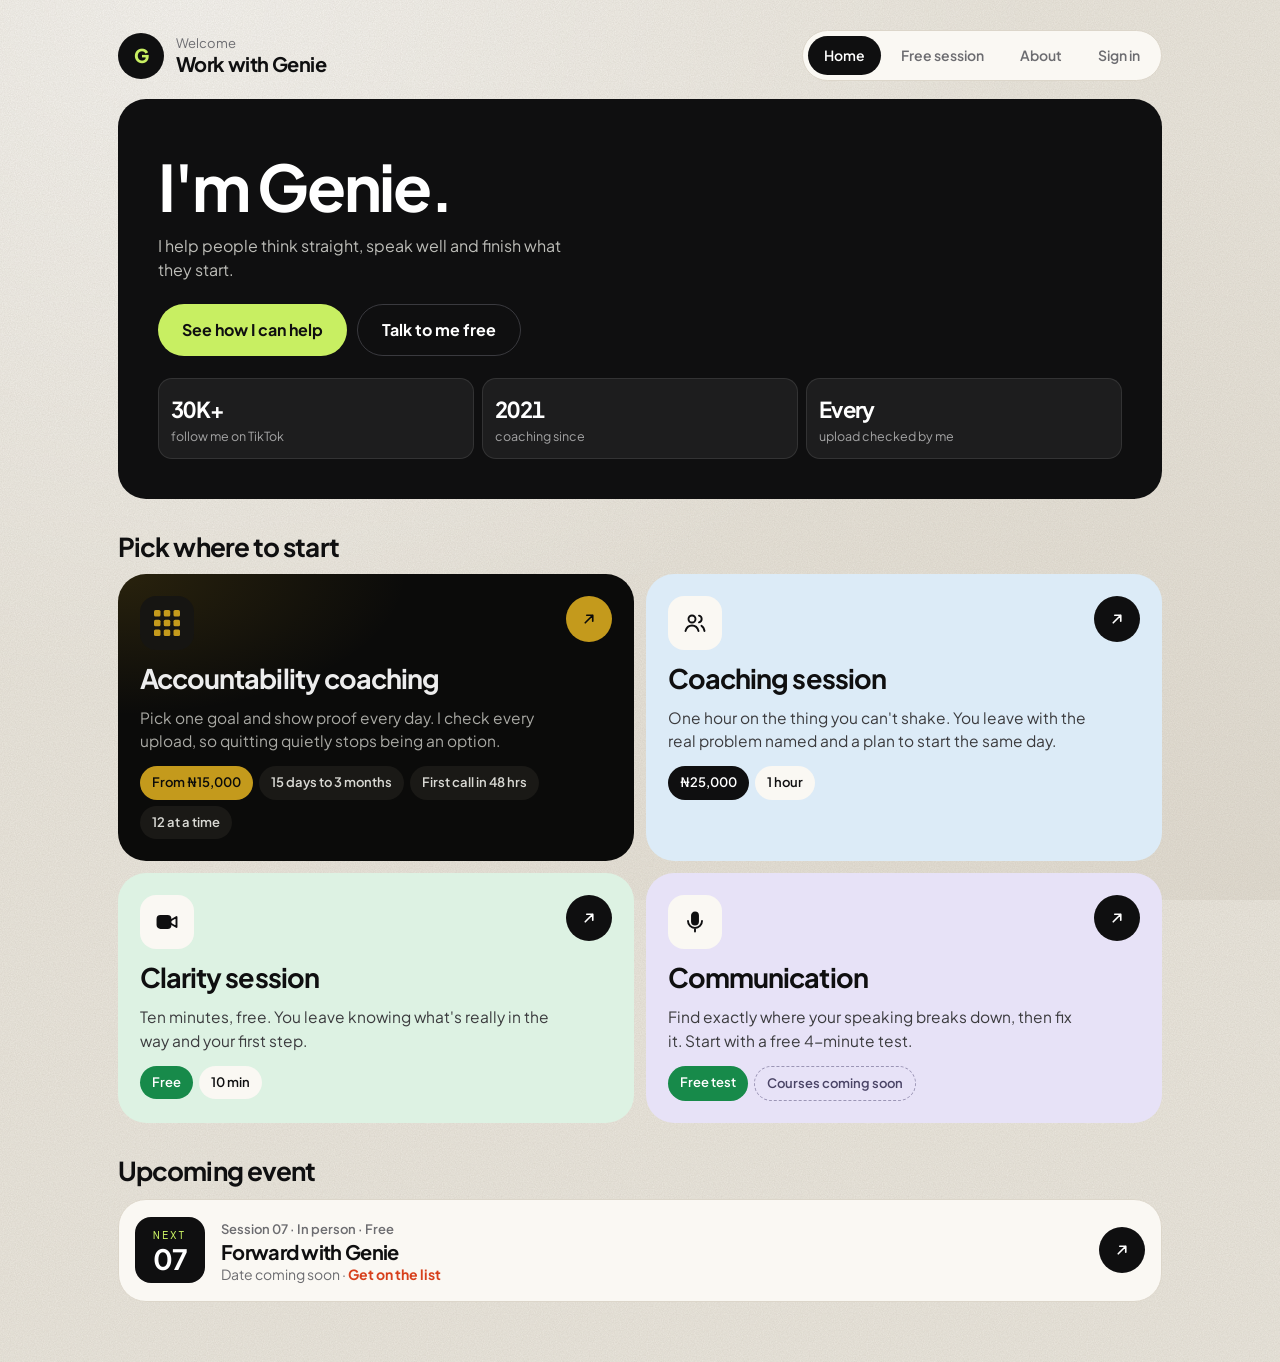
==== index.html @ e419d61c "Transfer screen: bank name and account name shown clearly as numbered steps Co-Authored-By: Claude O" ====
<!DOCTYPE html>
<html lang="en">
<head>
<meta charset="UTF-8">
<meta name="viewport" content="width=device-width, initial-scale=1.0, viewport-fit=cover">
<title>Work with Genie</title>
<meta name="description" content="Book a free clarity session with Genie, a coaching session, or join accountability.">
<meta name="theme-color" content="#EAE6DD">
<meta property="og:title" content="Work with Genie">
<meta property="og:description" content="Book a free clarity session, a coaching session, or join accountability.">
<link rel="icon" type="image/svg+xml" href="data:image/svg+xml,%3Csvg xmlns='http://www.w3.org/2000/svg' width='32' height='32' viewBox='0 0 32 32'%3E%3Crect width='32' height='32' rx='16' fill='%230F0F10'/%3E%3Ctext x='16' y='22' text-anchor='middle' font-size='17' font-weight='800' fill='%23C8EF62' font-family='system-ui'%3EG%3C/text%3E%3C/svg%3E">
<script>
/* Witness links and returning challengers skip this page and go straight to the app.
   Add ?home to see this page anyway. */
(function(){
  try{
    var q=location.search, h=location.hash;
    if(/[?&]witness=/.test(q)||/witness[\/=]/.test(h)){ location.replace("/app"+q+h); return; }
    if(/[?&](home|cancel)\b/.test(q)) return;
    var s=JSON.parse(localStorage.getItem("oiwg_state")||"null");
    if(s&&s.user&&(s.user.supabaseId||s.user.email)) location.replace("/app");
  }catch(e){}
})();
</script>
<link rel="preconnect" href="https://fonts.googleapis.com">
<link rel="preconnect" href="https://fonts.gstatic.com" crossorigin>
<link rel="stylesheet" href="https://fonts.googleapis.com/css2?family=Plus+Jakarta+Sans:wght@400;500;600;700;800&family=DM+Mono:wght@400;500&display=swap">
<script src="https://js.paystack.co/v2/inline.js" defer></script>
<style>
@font-face{font-family:"Kalam";src:url("/fonts/kalam-latin-300-normal.woff2") format("woff2");font-weight:300;font-display:swap}
@font-face{font-family:"Kalam";src:url("/fonts/kalam-latin-400-normal.woff2") format("woff2");font-weight:400;font-display:swap}
:root{
  --bg:#EAE6DD;--surface:#FAF8F3;--ink:#0F0F10;--ink-2:#26262A;--muted:#6C6C70;--line:#DCD6CA;
  --lime:#C8EF62;--lime-ink:#2E3A06;--mint:#DDF2E3;--peach:#FCE3D6;--lilac:#E7E2F7;--sky:#DCEBF7;--sand:#F3EBD9;
  --danger:#B3261E;
  --display:"Plus Jakarta Sans",ui-sans-serif,system-ui,-apple-system,"Segoe UI",Roboto,sans-serif;
  --body:"Plus Jakarta Sans",ui-sans-serif,system-ui,-apple-system,"Segoe UI",Roboto,sans-serif;
  --hand:"Kalam","Comic Neue","Segoe Print",cursive;
  --mono:"DM Mono",ui-monospace,SFMono-Regular,Menlo,monospace;
  --r-lg:28px;--r-md:20px;--r-sm:14px;
  color-scheme:light;
}
*{box-sizing:border-box}
html,body{margin:0;background-color:var(--bg);color:var(--ink)}
body{background-image:url("data:image/svg+xml,%3Csvg xmlns='http://www.w3.org/2000/svg' width='220' height='220'%3E%3Cfilter id='n'%3E%3CfeTurbulence type='fractalNoise' baseFrequency='.85' numOctaves='3' stitchTiles='stitch'/%3E%3CfeColorMatrix values='0 0 0 0 .32  0 0 0 0 .28  0 0 0 0 .22  0 0 0 .55 0'/%3E%3C/filter%3E%3Crect width='100%25' height='100%25' filter='url(%23n)' opacity='.38'/%3E%3C/svg%3E"),radial-gradient(ellipse at 15% 0%,rgba(255,255,255,.55),transparent 55%),radial-gradient(ellipse at 100% 100%,rgba(120,100,70,.08),transparent 60%);background-attachment:scroll,fixed,fixed}
body{font-family:var(--body);font-size:16px;line-height:1.5;-webkit-font-smoothing:antialiased;overflow-x:hidden}
a{color:inherit;text-decoration:none}
button{font:inherit;color:inherit;cursor:pointer;border:0;background:none}
button:disabled{cursor:not-allowed}
:focus-visible{outline:3px solid var(--ink);outline-offset:3px;border-radius:12px}
h1,h2,h3{font-family:var(--display);margin:0;letter-spacing:-0.035em;text-wrap:balance;line-height:1.04}
p{margin:0}
.wrap{max-width:1080px;margin:0 auto;padding-inline:18px;padding-block:calc(16px + env(safe-area-inset-top,0px)) 130px}

.top{display:flex;align-items:center;justify-content:space-between;gap:12px;padding-block:4px 18px}
.brand{display:flex;align-items:center;gap:12px}
.mark{width:46px;height:46px;border-radius:50%;background:var(--ink);color:var(--lime);display:grid;place-items:center;font-weight:800;font-size:19px;flex:none}
.brand small{display:block;color:var(--muted);font-size:13px;line-height:1.2}
.brand strong{display:block;font-family:var(--display);font-size:20px;letter-spacing:-0.03em;line-height:1.15}
.topnav{display:none;gap:4px;background:var(--surface);padding:5px;border-radius:999px;border:1px solid var(--line)}
.topnav a{padding:9px 16px;border-radius:999px;font-weight:600;font-size:14px;color:var(--muted)}
.topnav a.on{background:var(--ink);color:#fff}
.signin-sm{font-size:14px;font-weight:700;padding:10px 14px;border-radius:999px;background:var(--surface);border:1px solid var(--line)}

.hero{background:var(--ink);color:#fff;border-radius:var(--r-lg);padding:26px;display:grid;gap:22px;overflow:hidden}
.live{display:inline-flex;align-items:center;gap:8px;font-weight:600;font-size:14px;color:#E9E9E4}
.dot{width:9px;height:9px;border-radius:50%;background:var(--lime);animation:pulse 2.2s infinite}
@keyframes pulse{0%{box-shadow:0 0 0 0 rgba(200,239,98,.55)}70%{box-shadow:0 0 0 9px rgba(200,239,98,0)}100%{box-shadow:0 0 0 0 rgba(200,239,98,0)}}
.hero h1{font-size:clamp(38px,10vw,64px);margin-top:14px}
.hero .lede{color:#BDBDB8;margin-top:14px;max-width:36ch}
.ctas{display:flex;flex-wrap:wrap;gap:10px;margin-top:22px}
.btn{display:inline-flex;align-items:center;justify-content:center;gap:8px;min-height:52px;padding:0 24px;border-radius:999px;font-weight:700;font-size:16px;white-space:nowrap;transition:transform .15s ease,opacity .15s}
.btn:active{transform:scale(.97)}
.btn[aria-disabled="true"],.btn:disabled{opacity:.4;pointer-events:none}
.btn-lime{background:var(--lime);color:var(--ink)}
.btn-ghost{color:#fff;border:1.5px solid #3A3A3F}
.btn-ink{background:var(--ink);color:#fff}
.btn-line{background:var(--surface);color:var(--ink);border:1.5px solid var(--line)}
.btn-block{width:100%}
.photo{border-radius:22px;background:var(--ink-2);min-height:220px;display:grid;place-items:center;position:relative;overflow:hidden}
.photo img{position:absolute;inset:0;width:100%;height:100%;object-fit:cover}
.photo .mono{font-family:var(--display);font-weight:800;font-size:120px;letter-spacing:-0.06em;color:var(--lime);line-height:1}
.photo.empty{display:none}
@media (min-width:760px){.photo.empty{display:grid}}
.photo .tag{position:absolute;left:12px;bottom:12px;background:rgba(15,15,16,.78);color:#fff;font-size:12px;font-weight:600;padding:7px 11px;border-radius:999px}

.proof{display:grid;grid-template-columns:repeat(3,1fr);gap:8px;margin-top:12px}
.proof div{background:var(--surface);border-radius:var(--r-sm);padding:14px 12px;border:1px solid var(--line)}
.proof b{display:block;font-family:var(--display);font-size:22px;letter-spacing:-0.03em;font-variant-numeric:tabular-nums}
.proof span{font-size:12.5px;color:var(--muted);line-height:1.3;display:block;margin-top:2px}
.hero .proof{margin-top:22px}
.hero .proof div{background:rgba(255,255,255,.06);border-color:rgba(255,255,255,.1)}
.hero .proof b{color:#fff}
.hero .proof span{color:rgba(255,255,255,.6)}

.sec-head{display:flex;align-items:baseline;justify-content:space-between;gap:12px;margin:34px 0 14px}
.sec-head h2{font-size:26px}

.grid{display:grid;grid-template-columns:1fr;gap:12px}
.card{border-radius:var(--r-lg);padding:22px;display:flex;flex-direction:column;gap:14px;transition:transform .2s ease}
.card:hover{transform:translateY(-2px)}
.card .row{display:flex;justify-content:space-between;align-items:flex-start;gap:12px}
.ico{width:54px;height:54px;border-radius:16px;background:var(--surface);display:grid;place-items:center;flex:none}
.ico svg{width:24px;height:24px}
.arrow{width:46px;height:46px;border-radius:50%;background:var(--ink);color:#fff;display:grid;place-items:center;flex:none}
.arrow svg{width:18px;height:18px}
.card h3{font-size:27px}
.card p{color:#3B3B3E;font-size:15.5px;max-width:38ch}
.chips{display:flex;flex-wrap:wrap;gap:6px}
.chip{font-size:13px;font-weight:600;padding:7px 12px;border-radius:999px;background:var(--surface)}
.card.closed{filter:grayscale(1);opacity:.6}.card.closed .arrow{opacity:.4}
.closed-hero{display:flex;flex-direction:column}.closed-hero h1{margin-top:10px}
.proof-line{margin-top:14px!important;font-size:14px;font-weight:600;color:var(--muted)}.proof-line b{color:var(--ink);font-size:18px;font-weight:800;margin-right:4px}
.chip.dark{background:var(--ink);color:#fff}
.chip.free{background:#178A4A;color:#fff}
.card:not(.t-onit) .ico svg rect{fill:currentColor}
.free-tag{display:inline-flex;align-self:flex-start;align-items:center;gap:6px;font-family:var(--mono);font-size:12px;font-weight:500;letter-spacing:.14em;color:#fff;background:#178A4A;padding:6px 11px;border-radius:999px}
.free-tag::before{content:"";width:6px;height:6px;border-radius:50%;background:var(--lime)}
.chip.soon{background:transparent;border:1.5px dashed #9B95B5;color:#4A4466}
.t-onit{background:#0B0B0A;color:#EDEDED;background-image:radial-gradient(80% 70% at 0% 0%,rgba(196,154,28,.16),transparent 70%)}
.t-onit .ico{background:#161512}.t-onit .ico svg{width:26px;height:26px;fill:#C49A1C}
.t-onit h3{color:#EDEDED}.t-onit p{color:#A9A9A4}.t-onit .arrow{background:#C49A1C;color:#0B0B0A}
.t-onit .chip{background:#1A1916;color:#D9D9D4}.t-onit .chip.dark{background:#C49A1C;color:#0B0B0A}
.card.has-ribbon{position:relative;overflow:hidden}
.card.has-ribbon .chips{padding-right:110px}
.ribbon{position:absolute;right:-62px;bottom:46px;width:270px;transform:rotate(-38deg);background:#E5432F;color:#fff;text-align:center;font-family:var(--mono);font-size:11px;font-weight:600;letter-spacing:.16em;padding:8px 0;box-shadow:0 6px 18px -6px rgba(229,67,47,.55);pointer-events:none;z-index:1}
.app-tag{display:inline-flex;align-self:flex-start;align-items:center;gap:7px;font-family:var(--mono);font-size:11.5px;letter-spacing:.14em;color:#C49A1C;border:1px solid rgba(196,154,28,.4);padding:5px 10px;border-radius:999px}
#leave{position:fixed;inset:0;z-index:200;background:#060606;opacity:0;pointer-events:none;transition:opacity .28s ease}
#leave.on{opacity:1;pointer-events:auto}
.t-mint{background:var(--mint)}.t-peach{background:var(--peach)}.t-lilac{background:var(--lilac)}.t-sky{background:var(--sky)}.t-sand{background:var(--sand)}

.event{background:var(--surface);border:1px solid var(--line);border-radius:var(--r-lg);padding:16px;display:flex;align-items:center;gap:16px}
.date{width:70px;flex:none;border-radius:16px;background:var(--ink);color:#fff;text-align:center;padding:10px 0}
.date small{display:block;font-family:var(--mono);font-size:11px;letter-spacing:.12em;color:var(--lime)}
.date b{display:block;font-family:var(--display);font-size:28px;line-height:1.05;letter-spacing:-0.03em}
.event .meta{min-width:0;flex:1}
.event .meta small{color:var(--muted);font-size:13px;font-weight:600}
.event .meta h3{font-size:20px;margin-top:2px}
.event .meta p{color:var(--muted);font-size:14px;margin-top:2px}

.back{display:inline-flex;align-items:center;gap:6px;font-weight:600;font-size:14px;color:var(--muted);padding:8px 0;margin-bottom:6px}
.detail-hero{border-radius:var(--r-lg);padding:26px 22px}
.eyebrow{font-family:var(--mono);font-size:12px;letter-spacing:.12em;text-transform:uppercase;color:#4D4D50}
.detail-hero h1{font-size:clamp(30px,7vw,46px);margin-top:10px}
.detail>*,.grid>*,.panel{min-width:0}
.detail-hero p{max-width:46ch}
.detail-hero p{margin-top:12px;font-size:17px;color:#2F2F33;max-width:42ch}
.panel{background:var(--surface);border-radius:var(--r-lg);padding:22px;border:1px solid var(--line);margin-top:12px}
.panel h3{font-size:20px;margin-bottom:12px}
.list{display:grid;gap:12px;margin:0;padding:0;list-style:none}
.list li{display:flex;gap:12px;align-items:flex-start;font-size:15.5px}
.list .n{width:28px;height:28px;border-radius:50%;background:var(--bg);display:grid;place-items:center;font-family:var(--mono);font-size:12px;flex:none;margin-top:-2px}
.tick{width:22px;height:22px;flex:none}
.kv{display:grid;grid-template-columns:auto 1fr;gap:10px 18px;font-size:15px;margin:0}
.kv dt{color:var(--muted)}
.kv dd{margin:0;font-weight:600;text-align:right;min-width:0;overflow-wrap:anywhere}
.note{font-size:13.5px;color:var(--muted);margin-top:10px;text-align:center}

/* Picker */
.steps{display:flex;gap:6px;margin-bottom:14px}
.steps span{flex:1;height:4px;border-radius:4px;background:var(--line)}
.steps span.on{background:var(--ink)}
.cal{border:1.5px solid var(--line);border-radius:20px;padding:14px}
.cal-head{display:flex;align-items:center;justify-content:space-between;margin-bottom:10px}
.cal-head b{font-family:var(--display);font-size:17px;letter-spacing:-0.02em}
.cal-nav{display:flex;gap:6px}
.cal-nav button{width:36px;height:36px;border-radius:50%;border:1.5px solid var(--line);display:grid;place-items:center;background:var(--surface)}
.cal-nav button:disabled{opacity:.3}
.cal-grid{display:grid;grid-template-columns:repeat(7,1fr);gap:4px;text-align:center}
.cal-grid .dow{font-size:11.5px;font-weight:700;color:var(--muted);padding:4px 0 6px;letter-spacing:.04em}
.cd{aspect-ratio:1;max-width:100%;border-radius:12px;display:flex;flex-direction:column;align-items:center;justify-content:center;font-weight:600;font-size:15px;font-variant-numeric:tabular-nums;position:relative;line-height:1}
.cd.off{color:#C2C2BD}
.cd.closed{color:#A8A8A4;text-decoration:line-through}
.cd.open{background:var(--bg);color:var(--ink)}
.cd.open:hover{outline:1.5px solid var(--ink)}
.cd.open::after{content:"";width:5px;height:5px;border-radius:50%;background:#5E8A0B;position:absolute;bottom:6px}
.cd.today{box-shadow:inset 0 0 0 1.5px var(--ink)}
.cd[aria-pressed="true"]{background:var(--ink);color:#fff}
.cd[aria-pressed="true"]::after{background:var(--lime)}
.cal-note{font-size:13px;color:var(--muted);margin-top:10px}
.slot-head{display:flex;justify-content:space-between;align-items:baseline;gap:10px;margin-top:18px}
.slot-head b{font-size:15.5px}
.slot-head span{font-size:13px;color:var(--muted)}
.callout{display:flex;gap:12px;align-items:flex-start;padding:14px;border-radius:16px;background:var(--mint);font-size:14.5px;margin-bottom:16px}
.callout svg{width:22px;height:22px;flex:none;margin-top:1px}
.callout b{display:block}
.used{padding:16px;border-radius:16px;background:var(--bg);margin:4px 0 14px;font-size:14.5px;line-height:1.5}
.used b{display:block;font-size:15.5px;margin-bottom:4px}
.used .field{margin:12px 0 10px}
.used .btn{margin-top:10px}
.used .alt{display:block;margin-top:12px;font-size:13.5px;color:var(--muted)}
.used .alt a{text-decoration:underline;color:inherit}
.gt-prog{height:6px;border-radius:99px;background:var(--bg);overflow:hidden;margin-bottom:18px}
.gt-prog i{display:block;height:100%;background:var(--ink);border-radius:99px;transition:width .35s ease}
.gt-top{display:flex;justify-content:space-between;align-items:center;margin-bottom:10px;font-family:var(--mono);font-size:12px;letter-spacing:.1em;color:var(--muted);text-transform:uppercase}
.gt-top button{background:none;border:0;font:inherit;color:inherit;cursor:pointer;padding:6px 0;text-transform:uppercase;letter-spacing:.1em}
.gt-q{font-family:var(--display);font-size:24px;letter-spacing:-0.03em;line-height:1.15;margin:0 0 6px}
.gt-sub{color:var(--muted);font-size:14.5px;margin:0 0 16px}
.gt-opts{display:grid;gap:8px}
.gt-opt{display:flex;align-items:center;gap:12px;width:100%;text-align:left;padding:15px 16px;border-radius:16px;border:1.5px solid var(--line);background:#fff;font:inherit;font-size:15.5px;font-weight:600;color:var(--ink);cursor:pointer;transition:border-color .15s,background .15s}
.gt-opt:hover{border-color:var(--ink)}
.gt-opt[aria-pressed="true"]{background:var(--ink);color:#fff;border-color:var(--ink)}
.gt-opt .k{width:26px;height:26px;border-radius:50%;background:var(--bg);display:grid;place-items:center;font-family:var(--mono);font-size:12px;flex:none;color:var(--ink)}
.gt-opt[aria-pressed="true"] .k{background:var(--lime)}
.gt-anim{animation:gtIn .28s ease both}
@keyframes gtIn{from{opacity:0;transform:translateY(8px)}to{opacity:1;transform:none}}
.gt-type{font-family:var(--display);font-size:clamp(38px,10vw,56px);letter-spacing:-0.045em;line-height:1;margin:10px 0 0}
.gt-line{font-size:18px;margin-top:12px;color:#2F2F33;max-width:34ch}
.gt-second{display:inline-block;margin-top:12px;font-size:13px;font-weight:600;padding:6px 11px;border-radius:999px;background:rgba(255,255,255,.6)}
.gt-bars{display:grid;gap:9px;margin-top:4px}
.gt-bar{display:grid;grid-template-columns:minmax(0,1fr) 92px;gap:10px;align-items:center;font-size:14px}
.gt-bar .t{height:10px;border-radius:99px;background:var(--bg);overflow:hidden}
.gt-bar .t i{display:block;height:100%;border-radius:99px;background:var(--ink)}
.gt-bar .t i.hot{background:#E5432F}
.gt-key{font-size:12.5px;color:var(--muted);margin-top:10px}
.gt-drill{padding:16px;border-radius:16px;background:var(--lime);color:var(--ink);margin-top:14px}
.gt-drill b{display:block;font-family:var(--mono);font-size:12px;letter-spacing:.12em;text-transform:uppercase;margin-bottom:6px}
.gt-share{display:grid;grid-template-columns:1fr 1fr;gap:8px;margin-top:4px}
.gt-note{width:100%;min-height:118px;border-radius:14px;border:1.5px solid var(--line);padding:12px 14px;font:inherit;font-size:15px;background:#fff;resize:vertical;box-sizing:border-box}
.gt-art{border-radius:20px;overflow:hidden;margin:0 0 16px;line-height:0}
.gt-art svg{display:block;width:100%;height:auto;max-height:210px}
.gt-part{font-family:var(--mono);font-size:11px;letter-spacing:.12em;text-transform:uppercase;padding:5px 9px;border-radius:999px;background:var(--bg);color:var(--ink)}
.gt-opt .k.face{background:none;width:30px;height:30px}
.gt-opt .k.face svg{width:30px;height:30px}
.gt-opt[aria-pressed="true"] .k.face{background:none;color:var(--lime)}
.gt-what{grid-template-columns:1fr 1fr}
.gt-what .gt-opt{font-size:14px;padding:13px 12px;line-height:1.3}
.gt-hero-art{margin:-8px -8px 6px;line-height:0}
.gt-hero-art svg{display:block;width:100%;height:auto;max-height:190px}
/* result reveal */
.gt-spin{display:grid;justify-items:center;text-align:center;padding:18px 0 8px}
.gt-wheel-wrap{position:relative;width:220px;height:220px;margin:4px 0 18px}
.gt-wheel{width:100%;height:100%;border-radius:50%;border:6px solid var(--ink);box-sizing:border-box;transition:transform 2.3s cubic-bezier(.15,.75,.15,1);box-shadow:0 18px 40px -18px rgba(15,15,16,.45)}
.gt-wheel::after{content:"";position:absolute;inset:50%;width:44px;height:44px;margin:-22px;border-radius:50%;background:var(--ink)}
.gt-wheel-wrap .g{position:absolute;left:50%;top:50%;width:44px;height:44px;margin:-22px;border-radius:50%;display:grid;place-items:center;color:var(--lime);font-family:var(--display);font-weight:800;font-size:20px;z-index:2}
.gt-pin{position:absolute;left:50%;top:-12px;margin-left:-13px;width:0;height:0;border-left:13px solid transparent;border-right:13px solid transparent;border-top:24px solid #E5432F;z-index:3;filter:drop-shadow(0 2px 2px rgba(0,0,0,.25))}
.gt-spin-name{font-family:var(--display);font-size:26px;letter-spacing:-0.03em;min-height:34px}
.gt-spin-sub{color:var(--muted);font-size:14px;margin-top:4px}
.gt-land{animation:gtLand .5s cubic-bezier(.2,1.6,.4,1)}
@keyframes gtLand{0%{transform:scale(.6);opacity:.3}100%{transform:none;opacity:1}}
.gt-play .gt-hero-art svg>g,.gt-play .gt-hero-art svg>rect,.gt-play .gt-hero-art svg>circle,.gt-play .gt-hero-art svg>path,.gt-play .gt-hero-art svg>text{transform-box:fill-box;transform-origin:50% 100%;animation:gtPop .55s cubic-bezier(.2,1.5,.4,1) backwards}
.gt-play .gt-hero-art svg>*:nth-child(2){animation-delay:.12s}.gt-play .gt-hero-art svg>*:nth-child(3){animation-delay:.3s}.gt-play .gt-hero-art svg>*:nth-child(4){animation-delay:.42s}.gt-play .gt-hero-art svg>*:nth-child(n+5){animation-delay:.52s}
@keyframes gtPop{from{scale:.4;opacity:0}to{scale:1;opacity:1}}
.gt-hero-art svg>g:not(:first-child){animation:gtFloat 3.2s ease-in-out infinite}
.gt-play .gt-hero-art svg>g:not(:first-child){animation:gtPop .55s cubic-bezier(.2,1.5,.4,1) .35s backwards,gtFloat 3.2s ease-in-out 1s infinite}
@keyframes gtFloat{0%,100%{translate:0 0}50%{translate:0 -4px}}
.gt-play .gt-rise{animation:gtIn .5s ease backwards;animation-delay:var(--dl,0s)}
.gt-play .gt-type{animation:gtType .6s cubic-bezier(.2,1.2,.3,1) .25s backwards}
@keyframes gtType{from{opacity:0;transform:translateY(18px) scale(.96)}to{opacity:1;transform:none}}
.gt-play .gt-bar .t i{animation:gtGrow .8s cubic-bezier(.2,.8,.2,1) backwards;transform-origin:left}
@keyframes gtGrow{from{transform:scaleX(0)}to{transform:scaleX(1)}}
.gt-from{display:inline-block;font-family:var(--mono);font-size:11px;letter-spacing:.12em;text-transform:uppercase;padding:5px 9px;border-radius:999px;background:var(--lilac);margin-bottom:8px}
.dstrip{display:flex;gap:8px;overflow-x:auto;padding:2px 2px 10px;margin:0 -2px 6px;scroll-snap-type:x proximity;-webkit-overflow-scrolling:touch;scrollbar-width:none}
.dstrip::-webkit-scrollbar{display:none}
.dchip{flex:none;width:62px;height:auto;padding:9px 0 8px;border-radius:16px;display:grid;justify-items:center;gap:1px;scroll-snap-align:start;position:relative}
.dchip small{font-size:11.5px;font-weight:600;color:var(--muted)}
.dchip b{font-family:var(--display);font-size:21px;letter-spacing:-0.03em;line-height:1.1}
.dchip em{font-style:normal;font-size:11px;color:var(--muted)}
.dchip[aria-pressed="true"] small,.dchip[aria-pressed="true"] em{color:rgba(255,255,255,.7)}
.dstrip .dchip{aspect-ratio:auto}
.dstrip .dchip::after{display:none}
.dstrip .dchip.has::after{display:block;content:"";position:absolute;top:7px;right:8px;bottom:auto;left:auto;transform:none;width:7px;height:7px;border-radius:50%;background:var(--lime);box-shadow:0 0 0 2px var(--surface)}
.dchip-sk{flex:none;width:62px;height:66px;border-radius:16px}
.paym{display:grid;gap:8px;margin:0 0 16px}
.paym-o{display:flex;gap:12px;align-items:flex-start;padding:13px 14px;border-radius:14px;border:1.5px solid var(--line);background:#fff;cursor:pointer}
.paym-o input{margin:3px 0 0;accent-color:var(--ink);width:18px;height:18px;flex:none}
.paym-o b{display:block;font-size:15px}
.paym-o em{display:block;font-style:normal;font-size:13px;color:var(--muted)}
.paym-o:has(input:checked){border-color:var(--ink)}
.pay-trust{display:flex;align-items:center;justify-content:center;gap:6px}
.for-line{display:block;margin-top:6px;font-size:13px;color:var(--muted)}
.chip.next{background:#fff;color:var(--ink)}
.chip.next::before{content:"";display:inline-block;width:6px;height:6px;border-radius:50%;background:#178A4A;margin-right:6px;vertical-align:1px}
.tx{padding-top:2px}
.txc{position:relative;border-radius:24px;padding:20px 20px 16px;color:#F4F2EC;background:#0F0F10;background-image:radial-gradient(120% 90% at 100% 0%,rgba(200,239,98,.16),transparent 55%),radial-gradient(90% 70% at 0% 100%,rgba(141,184,224,.10),transparent 60%);box-shadow:0 24px 50px -28px rgba(15,15,16,.6);overflow:hidden}
.txc-top{display:flex;justify-content:space-between;align-items:center;font-family:var(--mono);font-size:11.5px;letter-spacing:.14em;text-transform:uppercase;color:rgba(244,242,236,.6)}
.txc-clock{display:inline-flex;align-items:center;gap:7px;padding:5px 10px;border-radius:999px;background:rgba(255,255,255,.08);letter-spacing:.04em}
.txc-clock i{width:7px;height:7px;border-radius:50%;background:var(--lime);animation:pulse 2s infinite}
.txc-clock b{font-weight:500;color:#fff;font-variant-numeric:tabular-nums}
.txc-amt{font-family:var(--display);font-weight:800;font-size:44px;letter-spacing:-0.04em;line-height:1;margin-top:18px}
.txc-what{font-size:14px;color:rgba(244,242,236,.6);margin-top:6px}
.txc-cut{height:1px;margin:18px -20px 14px;background-image:linear-gradient(90deg,rgba(255,255,255,.22) 50%,transparent 0);background-size:10px 1px}
.txc-acct{width:100%;display:flex;align-items:center;justify-content:space-between;gap:8px;padding:12px 10px 12px 14px;border:0;border-radius:16px;background:rgba(255,255,255,.07);color:inherit;font:inherit;text-align:left;cursor:pointer;transition:background .2s}
.txc-acct:hover{background:rgba(255,255,255,.11)}
.txc-acct small{display:block;font-size:11.5px;color:rgba(244,242,236,.55)}
.txc-acct b{display:block;font-family:var(--mono);font-weight:500;font-size:clamp(20px,6vw,25px);letter-spacing:.03em;margin-top:2px;white-space:nowrap}
.txc-acct>span{min-width:0}
.txc-acct em{font-style:normal;display:grid;place-items:center;width:42px;height:42px;border-radius:50%;background:var(--lime);color:var(--ink);flex:none;transition:transform .2s}
.txc-acct.ok em{transform:scale(1.06)}
.txc-row{padding:4px 14px 14px}.txc-row+.txc-acct{margin-top:0}.txc-acct+.txc-row{padding-top:14px;padding-bottom:2px}
.txc-row small{display:block;font-size:11.5px;color:rgba(244,242,236,.55)}
.txc-row b{display:block;font-size:20px;font-weight:700;color:#fff;margin-top:2px;letter-spacing:-.01em;overflow-wrap:anywhere}
.txc-row span{display:block;font-size:12.5px;color:var(--lime);margin-top:3px}.txc-row q{quotes:"\201C" "\201D";font-weight:700}
.txc-acct+.txc-row span{color:rgba(244,242,236,.55)}
.txw{display:flex;align-items:center;justify-content:center;gap:10px;margin:18px 0 4px;font-weight:600;font-size:15px}
.txw-dot{width:10px;height:10px;border-radius:50%;background:#178A4A;box-shadow:0 0 0 0 rgba(23,138,74,.5);animation:txping 1.6s infinite}
.txw.late{font-weight:500;font-size:14px;color:var(--muted);text-align:left}
@keyframes txping{0%{box-shadow:0 0 0 0 rgba(23,138,74,.45)}70%{box-shadow:0 0 0 10px rgba(23,138,74,0)}100%{box-shadow:0 0 0 0 rgba(23,138,74,0)}}
.txn{text-align:center;font-size:13px;color:var(--muted);margin:2px 0 14px}
.txo{display:block;margin:0 auto;border:0;background:none;font:inherit;font-size:14px;font-weight:600;color:var(--ink);text-decoration:underline;text-underline-offset:3px;cursor:pointer;padding:8px}
.spin.dark{color:var(--ink);flex:none;margin-top:2px}
.steps-list{list-style:none;margin:0;padding:0;display:grid;gap:8px}
.steps-list li{display:grid;grid-template-columns:62px 1fr;gap:12px;align-items:center;padding:12px 14px;border-radius:14px;background:var(--bg)}
.steps-list b{font-family:var(--mono);font-weight:500;font-size:13px;letter-spacing:.04em}
.steps-list span{font-size:15px}
.packs{display:grid;gap:8px;margin-top:10px}
.pack{display:flex;align-items:center;gap:12px;padding:14px 16px;border-radius:16px;border:1.5px solid var(--line);background:#fff;cursor:pointer;transition:border-color .15s}
.pack input{accent-color:var(--ink);width:18px;height:18px;margin:0;flex:none}
.pack-t{flex:1;min-width:0}
.pack-t b{display:block;font-size:16px}
.pack-t em{display:block;font-style:normal;font-size:13px;color:var(--muted)}
.pack-p{font-family:var(--display);font-weight:800;font-size:16px;letter-spacing:-0.02em;white-space:nowrap}
.pack:has(input:checked){border-color:var(--ink);box-shadow:0 0 0 1px var(--ink) inset}
.sumc{background:var(--surface);border:1px solid var(--line);border-radius:var(--r-lg);padding:22px}
.sumc-who{display:flex;align-items:center;gap:12px;padding-bottom:16px;border-bottom:1px solid var(--line)}
.sumc-who .mark{width:44px;height:44px;font-size:18px}
.sumc-who small{display:block;font-size:13px;color:var(--muted)}
.sumc-who b{display:block;font-family:var(--display);font-size:22px;letter-spacing:-0.03em;line-height:1.15}
.sumc-meta{list-style:none;margin:14px 0 0;padding:0;display:grid;gap:10px}
.sumc-meta li{display:flex;gap:10px;align-items:flex-start;font-size:15px;color:#3B3B3E}
.sumc-meta svg{width:19px;height:19px;flex:none;margin-top:1px;color:var(--muted)}
.sumc-meta li.on{font-weight:700;color:var(--ink)}
.sumc-meta li.on svg{color:var(--ink)}
.sumc-note{position:relative;margin-top:16px;padding:14px;border-radius:14px;background:var(--bg)}
.sumc-note small{display:block;font-family:var(--mono);font-size:11px;letter-spacing:.12em;text-transform:uppercase;color:var(--muted)}
.sumc-note p{margin:6px 0 0;font-size:14.5px;line-height:1.5}
.sumc-edit{position:absolute;top:10px;right:10px;border:0;background:none;font:inherit;font-size:13px;font-weight:700;text-decoration:underline;cursor:pointer;color:var(--ink)}
.dh-art{margin:-10px -6px 6px;line-height:0;max-width:360px}
.dh-art svg{width:100%;height:auto}
.ev-hero{background:#E8E3DA;color:#0F0F10;border-radius:var(--r-lg);padding:22px;overflow:hidden;container-type:inline-size}
.ev-top{display:flex;justify-content:space-between;gap:10px;font-family:var(--mono);font-size:11.5px;letter-spacing:.14em;text-transform:uppercase;padding-bottom:10px;border-bottom:1.5px solid #0F0F10}
.ev-word{font-family:"Anton",var(--display);font-weight:800;font-size:clamp(48px,27cqw,150px);line-height:.9;letter-spacing:-.01em;margin-top:12px;white-space:nowrap}
.ev-word span{display:flex;align-items:center;gap:12px;font-size:clamp(20px,8.5cqw,46px);color:#D7401C;line-height:1;margin-top:4px}
.ev-word i{flex:1;height:5px;background:#D7401C;border-radius:2px}
.ev-body{display:grid;gap:18px;margin-top:20px}
.ev-photo{width:100%;aspect-ratio:4/3;object-fit:cover;object-position:50% 30%;border-radius:14px}
.ev-h{font-family:"Anton",var(--display);font-weight:800;text-transform:uppercase;font-size:clamp(30px,8vw,44px);line-height:1.02;letter-spacing:0;margin:0}
.ev-h em{font-style:normal;color:#D7401C;display:block}
.ev-p{font-size:16px;line-height:1.55;margin:12px 0 0;color:#2A2A2C}
.ev-fig{position:relative;margin:0;border-radius:14px;overflow:hidden;background:#0F0F10}
.ev-fig::after{content:"";position:absolute;inset:0;background:linear-gradient(to top,rgba(10,10,10,.95) 0%,rgba(10,10,10,.88) 46%,rgba(10,10,10,.5) 58%,rgba(10,10,10,0) 70%);pointer-events:none}
.ev-fig .ev-photo{display:block;aspect-ratio:4/5;object-position:50% 0;border-radius:0}
.ev-say{position:absolute;left:0;right:0;bottom:0;z-index:1;padding:18px 18px 20px;color:#fff;font-weight:700;font-size:clamp(16px,4.7vw,19px);line-height:1.38;letter-spacing:-.005em}
.ev-qm{display:block;font-family:"Anton",Impact,sans-serif;color:#D7401C;font-size:64px;line-height:.55;height:30px;margin-bottom:4px}
.ev-say b{display:flex;align-items:center;gap:8px;margin-top:12px;font-family:var(--mono);font-weight:500;font-size:12px;letter-spacing:.16em;text-transform:uppercase;color:rgba(255,255,255,.72)}
.ev-say b::before{content:"";width:18px;height:2px;background:#D7401C}
.ev-facts{list-style:none;margin:6px 0 16px;padding:0;display:grid;gap:10px}
.ev-facts li{display:flex;gap:12px;align-items:flex-start;padding:12px 14px;border-radius:14px;background:var(--bg)}
.ev-facts svg{width:20px;height:20px;flex:none;margin-top:2px;color:#D7401C}
.ev-facts b{display:block;font-size:15px}
.ev-facts span{font-size:13.5px;color:var(--muted)}
.ev-inv{margin:-2px 0 14px;font-size:14px;color:var(--muted)}.ev-inv b{color:var(--ink)}
.ev-left{margin:-6px 0 12px;font-weight:700;color:#D7401C;font-size:14px}
.ev-cta{color:#D7401C;font-weight:700}
.ev-pass{border-radius:22px;background:#0F0F10;color:#F4F2EC;padding:20px;position:relative;overflow:hidden;box-shadow:0 24px 50px -28px rgba(15,15,16,.6)}
.ev-pass::before{content:"";position:absolute;left:0;top:0;bottom:0;width:8px;background:#D7401C}
.ev-pass-top{display:flex;justify-content:space-between;font-family:var(--mono);font-size:11px;letter-spacing:.14em;text-transform:uppercase;color:rgba(244,242,236,.6)}
.ev-pass-name{font-family:"Anton",var(--display);font-weight:800;text-transform:uppercase;font-size:clamp(30px,8vw,42px);line-height:1;margin:16px 0 14px}
.ev-pass-grid{display:grid;grid-template-columns:repeat(3,1fr);gap:10px}
.ev-pass-grid small,.ev-pass-code small{display:block;font-size:11px;color:rgba(244,242,236,.55);text-transform:uppercase;letter-spacing:.1em}
.ev-pass-grid b{font-size:14.5px}
.ev-pass-cut{height:1px;margin:16px -20px;background-image:linear-gradient(90deg,rgba(255,255,255,.25) 50%,transparent 0);background-size:10px 1px}
.ev-pass-code b{font-family:var(--mono);font-weight:500;font-size:28px;letter-spacing:.08em;color:#fff}
.ev-pass-note{margin:10px 0 0;font-size:13px;color:rgba(244,242,236,.6)}
.ev-actions{display:grid;grid-template-columns:1fr 1fr;gap:8px}
.ev-actions>*{min-width:0;padding-left:10px;padding-right:10px;justify-content:center;font-size:14.5px}
.paid-hint{font-size:13.5px;color:var(--muted);text-align:center;margin-top:12px}
.paid-hint a{text-decoration:underline;color:inherit;font-weight:600}
.days{display:flex;gap:8px;overflow-x:auto;padding-bottom:6px;margin-inline:-4px;padding-inline:4px;scrollbar-width:none}
.days::-webkit-scrollbar{display:none}
.day{flex:none;width:64px;padding:10px 0;border-radius:16px;border:1.5px solid var(--line);background:var(--surface);text-align:center;line-height:1.15}
.day small{display:block;font-size:12px;color:var(--muted);font-weight:600}
.day b{display:block;font-family:var(--display);font-size:22px;letter-spacing:-0.03em;font-variant-numeric:tabular-nums}
.day i{display:block;font-style:normal;font-size:11px;color:var(--muted);margin-top:2px}
.day[aria-pressed="true"]{background:var(--ink);color:#fff;border-color:var(--ink)}
.day[aria-pressed="true"] small,.day[aria-pressed="true"] i{color:#BDBDB8}
.day.full{opacity:.45}
.slots{display:grid;grid-template-columns:repeat(3,1fr);gap:8px;margin-top:14px}
.slot{height:52px;border-radius:14px;border:1.5px solid var(--line);background:var(--surface);font-family:var(--mono);font-size:15px;font-variant-numeric:tabular-nums;display:grid;place-items:center}
.slot:not(:disabled):hover{border-color:var(--ink)}
.slot[aria-pressed="true"]{background:var(--ink);color:#fff;border-color:var(--ink);font-weight:500}
.slot:disabled{background:var(--bg);color:#A8A8A4;text-decoration:line-through;border-style:dashed}
.legend{display:flex;gap:14px;font-size:12.5px;color:var(--muted);margin-top:12px}
.legend span{display:inline-flex;align-items:center;gap:6px}
.legend i{width:12px;height:12px;border-radius:4px;border:1.5px solid var(--line);display:inline-block;background:var(--surface)}
.legend i.x{background:var(--bg);border-style:dashed}
.empty{padding:22px;text-align:center;color:var(--muted);font-size:15px;background:var(--bg);border-radius:16px;margin-top:14px}
.skeleton{height:52px;border-radius:14px;background:linear-gradient(90deg,#ECECE8,#F6F6F3,#ECECE8);background-size:200% 100%;animation:sh 1.2s infinite}
@keyframes sh{to{background-position:-200% 0}}
.picked{display:flex;align-items:center;justify-content:space-between;gap:10px;padding:14px 16px;border-radius:16px;background:var(--bg);margin-bottom:16px}
.picked b{display:block;font-size:15.5px}
.picked span{font-size:13.5px;color:var(--muted)}
.picked button{font-weight:700;font-size:14px;text-decoration:underline}

.seg{display:grid;grid-template-columns:repeat(4,1fr);gap:8px}
.seg button{height:58px;border-radius:16px;border:1.5px solid var(--line);background:var(--surface);font-weight:700;font-size:16px;display:flex;flex-direction:column;align-items:center;justify-content:center;line-height:1.1}
.seg button small{font-weight:500;font-size:11.5px;color:var(--muted);margin-top:3px}
.seg button[aria-pressed="true"]{background:var(--ink);color:#fff;border-color:var(--ink)}
.seg button[aria-pressed="true"] small{color:#BDBDB8}
.opts{display:grid;gap:8px}
.board-head{display:flex;justify-content:space-between;align-items:flex-end;gap:12px;margin-bottom:14px}
.streak{text-align:right;line-height:1.1}.streak b{display:block;font-family:var(--display);font-size:30px;letter-spacing:-0.03em}.streak span{font-size:12px;color:var(--muted)}
.board{display:grid;grid-template-columns:repeat(5,minmax(0,1fr));gap:8px}
.tile{aspect-ratio:1;min-width:0;border-radius:14px;border:1.5px solid var(--line);background:var(--bg);display:flex;flex-direction:column;align-items:center;justify-content:center;gap:2px;position:relative}
.tile small{position:absolute;top:6px;left:8px;font-family:var(--mono);font-size:10.5px;color:var(--muted)}
.tile span{font-weight:800;font-size:15px;letter-spacing:-0.06em}
.tile.t-done{background:var(--lime);border-color:var(--lime);color:var(--lime-ink)}
.tile.t-done small{color:var(--lime-ink)}
.tile.t-up{background:var(--surface);border-color:var(--ink)}
.tile.t-today{border:2px dashed var(--ink);background:var(--surface)}
.tile.t-today span{font-size:22px;font-weight:600}
.board-key{display:flex;flex-wrap:wrap;gap:14px;font-size:12.5px;color:var(--muted);margin-top:12px}
.board-key span{display:inline-flex;align-items:center;gap:6px}
.k{width:12px;height:12px;border-radius:4px;display:inline-block;border:1.5px solid var(--line)}
.k.k-up{border-color:var(--ink);background:var(--surface)}.k.k-done{background:var(--lime);border-color:var(--lime)}.k.k-today{border:1.5px dashed var(--ink)}
.board-note{font-size:14.5px;color:#3B3B3E;margin-top:14px}
.opt{display:flex;align-items:center;gap:12px;padding:14px;border-radius:16px;border:1.5px solid var(--line);background:var(--surface);text-align:left;width:100%}
.opt .r{width:20px;height:20px;border-radius:50%;border:2px solid #BEBEB8;flex:none;display:grid;place-items:center}
.opt[aria-pressed="true"]{border-color:var(--ink)}
.opt[aria-pressed="true"] .r{border-color:var(--ink)}
.opt[aria-pressed="true"] .r::after{content:"";width:10px;height:10px;border-radius:50%;background:var(--ink)}
.opt b{display:block;font-size:15.5px}
.opt span span{display:block;font-size:13.5px;color:var(--muted)}
.total{display:flex;justify-content:space-between;align-items:baseline;padding-top:16px;margin-top:16px;border-top:1px solid var(--line)}
.total b{font-family:var(--display);font-size:30px;letter-spacing:-0.03em;font-variant-numeric:tabular-nums}
.bonus{margin-top:12px;background:var(--lime);color:var(--lime-ink);border-radius:14px;padding:12px 14px;font-size:14px;font-weight:600}

.field{display:grid;gap:6px;margin-bottom:14px}
.field label{font-size:14px;font-weight:600}
.field label em{font-style:normal;font-weight:500;color:var(--muted)}
.field input,.field textarea{border-radius:14px;border:1.5px solid var(--line);padding:14px;font:inherit;font-size:16px;background:var(--bg);width:100%;color:var(--ink)}
.field input{height:52px;padding-block:0}
.field textarea{min-height:96px;resize:vertical}
.field input:focus,.field textarea:focus{outline:none;border-color:var(--ink);background:var(--surface)}
.check{display:flex;gap:12px;align-items:flex-start;padding:14px;border-radius:16px;background:var(--bg);font-size:14.5px;margin-bottom:16px;cursor:pointer}
.check input{width:20px;height:20px;margin:1px 0 0;accent-color:var(--ink);flex:none}
.check span em{display:block;font-style:normal;color:var(--muted);font-size:13px}
.err{color:var(--danger);font-size:14px;font-weight:600;margin:-4px 0 12px}

.done{text-align:center;padding:34px 22px}
.done .big{width:76px;height:76px;border-radius:50%;background:var(--lime);display:grid;place-items:center;margin:0 auto 18px}
.done .big svg{width:36px;height:36px}
.done h1{font-size:clamp(30px,8vw,44px)}
.done p{color:#3B3B3E;margin:12px auto 0;max-width:40ch}

.about-photo{border-radius:var(--r-lg);background:var(--ink);min-height:300px;aspect-ratio:4/5;max-width:100%;display:grid;place-items:center;position:relative;overflow:hidden}
.about-photo img{position:absolute;inset:0;width:100%;height:100%;object-fit:cover}
.prose{font-size:17px;line-height:1.65;display:grid;gap:14px;max-width:62ch}
.prose p{color:#2A2A2E}
.about h1.about-name{font-size:clamp(40px,9vw,64px);letter-spacing:-0.02em;line-height:1.08;font-weight:800;margin:10px 0 2px}
.about .about-tag{font-family:var(--hand);font-size:clamp(22px,5vw,28px);font-weight:400;color:#3B3B3E;margin-bottom:22px}
.about .prose.hand{font-family:var(--hand);font-weight:300;font-size:21px;line-height:1.55;gap:12px}
.about .prose.hand p{color:#1F1F22}
.about .hand-list{list-style:none;margin:0;padding:0;display:grid;gap:6px;font-family:var(--hand);font-size:20px;font-weight:300}
.about .hand-list li::before{content:"– ";}

.dock{position:fixed;left:0;right:0;bottom:0;padding:0 14px calc(14px + env(safe-area-inset-bottom,0px));z-index:20;pointer-events:none}
.dock nav{pointer-events:auto;max-width:460px;margin:0 auto;background:var(--ink);border-radius:999px;padding:7px;display:grid;grid-template-columns:repeat(4,1fr);gap:4px;box-shadow:0 14px 34px rgba(15,15,16,.28)}
.dock a{display:flex;flex-direction:column;align-items:center;justify-content:center;gap:3px;height:60px;border-radius:999px;color:#A3A3A0;font-size:12px;font-weight:600}
.dock a svg{width:22px;height:22px}
.dock a.on{background:var(--lime);color:var(--ink)}

.toast{position:fixed;left:50%;bottom:110px;transform:translateX(-50%) translateY(20px);background:var(--ink);color:#fff;padding:12px 18px;border-radius:16px;font-size:14px;font-weight:600;opacity:0;transition:.25s;z-index:30;pointer-events:none;max-width:calc(100% - 32px);text-align:center}
.toast.show{opacity:1;transform:translateX(-50%) translateY(0)}
.spin{width:18px;height:18px;border-radius:50%;border:2.5px solid currentColor;border-right-color:transparent;animation:rot .7s linear infinite}
@keyframes rot{to{transform:rotate(360deg)}}

@keyframes in{from{opacity:.4;transform:translateY(6px)}to{opacity:1;transform:none}}

/* ---------- Motion: quiet, purposeful ---------- */
:root{--ease:cubic-bezier(.2,.7,.2,1)}
@keyframes rise{from{opacity:0;transform:translateY(16px)}to{opacity:1;transform:none}}
@keyframes fadeIn{from{opacity:0}to{opacity:1}}
@keyframes pop{0%{transform:scale(.86)}60%{transform:scale(1.06)}100%{transform:scale(1)}}
@keyframes draw{from{stroke-dashoffset:30}to{stroke-dashoffset:0}}
@keyframes shake{0%,100%{transform:none}25%{transform:translateX(-5px)}75%{transform:translateX(5px)}}
@keyframes bumpK{0%{transform:scale(1)}40%{transform:scale(1.08)}100%{transform:scale(1)}}
.rise{animation:rise .7s var(--ease) both;animation-delay:calc(var(--i,0) * 80ms)}
.view{animation:fadeIn .35s ease both}
.stage-in{animation:rise .45s var(--ease) both}
.card{transition:transform .35s var(--ease),box-shadow .35s var(--ease)}
.card:hover{transform:translateY(-4px);box-shadow:0 22px 40px -24px rgba(60,45,20,.45)}
.card .arrow,.event .arrow{transition:transform .35s var(--ease)}
.card:hover .arrow,.event:hover .arrow{transform:rotate(45deg)}
.event{transition:transform .35s var(--ease),box-shadow .35s var(--ease)}
.event:hover{transform:translateY(-2px);box-shadow:0 18px 34px -24px rgba(60,45,20,.4)}
.btn{transition:transform .2s var(--ease),box-shadow .25s var(--ease),background-color .25s,opacity .2s}
.btn:hover{transform:translateY(-1px)}
.btn-lime:hover{box-shadow:0 10px 24px -10px rgba(150,190,40,.65)}
.btn-ink:hover{box-shadow:0 10px 24px -12px rgba(15,15,16,.55)}
.btn:active{transform:scale(.97)}
.seg button,.slot,.cd.open,.opt,.day{transition:background-color .2s,border-color .2s,color .2s,transform .2s var(--ease)}

.slots.enter{animation:fadein .25s ease both}
@keyframes fadein{from{opacity:0}to{opacity:1}}
.big{animation:pop .5s var(--ease) both}
.draw{stroke-dasharray:30;animation:draw .5s .25s var(--ease) both}
.shake{animation:shake .35s ease}
.bump{display:inline-block;animation:bumpK .35s var(--ease)}
.board .tile{animation:rise .5s var(--ease) both;animation-delay:calc(var(--i,0) * 35ms)}
.steps span{transition:background-color .4s var(--ease)}
.dock a{transition:background-color .25s,color .25s}
.about-photo img{transition:transform 1.2s var(--ease)}
.about-photo:hover img{transform:scale(1.03)}

/* ---------- Mentorship plan ---------- */
.hint{font-size:14px;color:var(--muted);margin-top:10px}
.sub{font-size:14px;color:var(--muted);margin:-6px 0 14px}
.seg button:disabled{opacity:.35}
.plan-sum{display:grid;grid-template-columns:1fr 1fr;gap:8px;margin-top:18px}
.plan-sum div{background:var(--bg);border-radius:14px;padding:12px 14px}
.plan-sum span{display:block;font-size:12.5px;color:var(--muted)}
.plan-sum b{font-size:16px}
.meter{height:8px;border-radius:8px;background:rgba(15,15,16,.1);margin-top:16px;overflow:hidden}
.meter span{display:block;height:100%;background:var(--ink);border-radius:8px;transition:width .8s var(--ease)}
.sess-list{list-style:none;margin:0;padding:0;display:grid;gap:8px}
.sess{display:flex;justify-content:space-between;align-items:center;gap:10px;padding:12px 14px;border-radius:14px;background:var(--bg)}
.sess b{display:block;font-size:15px}.sess span{font-size:13.5px;color:var(--muted)}
.sess.past{opacity:.55}
.mini-label{font-size:12.5px;font-weight:700;letter-spacing:.06em;text-transform:uppercase;color:var(--muted);margin:16px 0 8px}
.slot:has(small){align-content:center;gap:1px}
.slot small{display:block;font-family:var(--body);font-size:10.5px;line-height:1;color:var(--lime-ink)}
.slot.mine-near:disabled{background:var(--bg);color:#B5B5B0;text-decoration:none;border-style:solid;border-color:transparent}
.legend i.y{background:var(--lime);border-color:var(--ink)}
.cd.has::after{background:var(--ink);width:6px;height:6px}
.cd.has[aria-pressed="true"]::after{background:var(--lime)}
.basket{margin-top:18px;padding:16px;border-radius:18px;border:1.5px solid var(--line);background:var(--surface)}
.basket.empty-b{border-style:dashed;background:transparent}
.basket.empty-b p{font-size:14px;color:var(--muted);margin:0}
.basket-head{display:flex;justify-content:space-between;align-items:baseline;gap:10px}
.basket-head b{font-size:15.5px}
.hstep{display:inline-flex;align-items:center;gap:4px;background:var(--bg);border-radius:999px;padding:3px}
.hstep button{width:32px;height:32px;border-radius:50%;border:0;background:#fff;font:inherit;font-size:19px;font-weight:700;line-height:1;cursor:pointer;color:var(--ink)}
.hstep button:disabled{opacity:.35;cursor:default}
.hstep .num{min-width:62px;text-align:center;font-size:14px;color:var(--ink)!important}
.basket-sub{margin:8px 0 0;font-size:13px;color:var(--muted)}.basket-head span{font-size:13.5px;color:var(--muted);font-variant-numeric:tabular-nums}
.basket .meter{margin-top:10px}
.basket .sess.fresh{animation:rise .35s var(--ease) both}
.basket .sess{align-items:flex-start}
.rep{display:inline-flex;align-items:center;gap:4px;margin-top:8px;font-size:12.5px;font-weight:700;color:var(--ink);background:var(--surface);border:1px solid var(--line);border-radius:999px;padding:5px 10px}
.rep:hover{border-color:var(--ink)}
.x-btn{flex:none;width:32px;height:32px;border-radius:50%;display:grid;place-items:center;font-size:20px;line-height:1;color:var(--muted)}
.x-btn:hover{background:rgba(15,15,16,.07);color:var(--ink)}
.picked-multi{align-items:flex-start}
.picked-multi ul{list-style:none;margin:8px 0 6px;padding:0;display:grid;gap:4px;font-size:14px}
.picked-multi li em{font-style:normal;color:var(--muted);font-size:13px}
.done-list{max-width:360px;margin:16px auto 0;text-align:left}
.link{font-weight:700;font-size:14px;text-decoration:underline;white-space:nowrap}
.muted-s{font-size:13px;color:var(--muted);white-space:nowrap}
.cal-btns{display:grid;gap:10px;max-width:340px;margin:22px auto 0}
.cal-btns + .cal-btns{margin-top:10px}

@media (prefers-reduced-motion:reduce){*{animation:none!important;transition:none!important}}

.hero.solo h1{max-width:14ch}
@media (min-width:760px){
  .hero.solo{grid-template-columns:1fr}
  .wrap{padding-block:26px 60px}
  .topnav{display:flex}
  .signin-sm{display:none}
  .dock{display:none}
  .hero{grid-template-columns:1.25fr .9fr;padding:40px;align-items:stretch}
  .photo{min-height:340px}
  .grid{grid-template-columns:1fr 1fr}
  .detail-hero{padding:36px}
  .slots{grid-template-columns:repeat(4,1fr)}
}
/* Side-by-side only when there's real room; tablets get one clean column. */
@media (min-width:980px){
  .ev-hero{padding:32px}

  .detail{display:grid;grid-template-columns:minmax(0,1fr) minmax(0,1.05fr);gap:14px;align-items:start}
  .detail>.panel,.detail>div>.panel:first-child{margin-top:0}
  .detail-hero{padding:40px}
  .detail-hero h1{font-size:clamp(34px,3.6vw,48px)}
  .about{display:grid;grid-template-columns:.9fr 1.1fr;gap:28px;align-items:start}
  .toast{bottom:40px}
}
</style>
<link rel="preconnect" href="https://fonts.googleapis.com"><link rel="preconnect" href="https://fonts.gstatic.com" crossorigin><link href="https://fonts.googleapis.com/css2?family=Anton&display=swap" rel="stylesheet">
</head>
<body>
<div class="wrap">
  <header class="top">
    <a class="brand" href="#home" aria-label="Work with Genie, home">
      <span class="mark">G</span>
      <span><small>Welcome</small><strong>Work with Genie</strong></span>
    </a>
    <nav class="topnav" aria-label="Main">
      <a href="#home" data-nav="home">Home</a>
      <a href="#call" data-nav="call">Free session</a>
      <a href="#about" data-nav="about">About</a>
      <a href="/app?signin">Sign in</a>
    </nav>
    <a class="signin-sm" href="/app?signin">Sign in</a>
  </header>
  <main id="app" aria-live="polite"></main>
</div>

<div class="dock">
  <nav aria-label="Main">
    <a href="#home" data-nav="home"><svg viewBox="0 0 24 24" fill="none" stroke="currentColor" stroke-width="1.9" stroke-linecap="round" stroke-linejoin="round"><path d="M3 10.5 12 3l9 7.5V20a1 1 0 0 1-1 1h-5v-6h-6v6H4a1 1 0 0 1-1-1z"/></svg>Home</a>
    <a href="#call" data-nav="call"><svg viewBox="0 0 24 24" fill="none" stroke="currentColor" stroke-width="1.9" stroke-linecap="round" stroke-linejoin="round"><rect x="3" y="5" width="18" height="16" rx="3"/><path d="M8 3v4M16 3v4M3 10h18"/></svg>Book</a>
    <a href="#services" data-nav="services"><svg viewBox="0 0 24 24" fill="none" stroke="currentColor" stroke-width="1.9" stroke-linecap="round" stroke-linejoin="round"><rect x="3" y="3" width="7.5" height="7.5" rx="2"/><rect x="13.5" y="3" width="7.5" height="7.5" rx="2"/><rect x="3" y="13.5" width="7.5" height="7.5" rx="2"/><rect x="13.5" y="13.5" width="7.5" height="7.5" rx="2"/></svg>Services</a>
    <a href="#about" data-nav="about"><svg viewBox="0 0 24 24" fill="none" stroke="currentColor" stroke-width="1.9" stroke-linecap="round" stroke-linejoin="round"><circle cx="12" cy="8" r="4"/><path d="M4 21c1.5-4 4.5-6 8-6s6.5 2 8 6"/></svg>About</a>
  </nav>
</div>
<div class="toast" id="toast" role="status"></div>

<script src="/js/intake.js?v=20261010c"></script>
<script>
/* ===== EDIT THESE ===== */
const CONFIG = {
  api: "https://vbafqulhbskaswkyjjdn.supabase.co/functions/v1/booking-api",
  intlCards: true,
  paystackKey: "pk_live_e68832aeb38271278b021a3bcfbf5aa2e4c579a9",
  hourRate: 25000,
  photo: "",                       // homepage photo, e.g. "/img/genie.jpg"
  aboutPhoto: "/img/genie-about-bw.jpg",
  meet: "https://meet.google.com/mmt-ahkf-zaz",
  accountabilityUrl: "/app?start",  // goes straight into the sign-up flow
  event: { code:"fwg-06", session:"06", name:"Forward with Genie", mon:"OCT", day:"31", when:"Saturday, 31 October", short:"Sat 31 Oct", time:"11:00am to 12:30pm", place:"Busy Mart, Jabi", address:"Suite TF2, 44 Ebitu Ukiwe, Jabi, Abuja", start:"2026-10-31T11:00:00+01:00", end:"2026-10-31T12:30:00+01:00", maps:"https://maps.google.com/?q=Busy+Mart+44+Ebitu+Ukiwe+Jabi+Abuja", photo:"/img/forward-session06.jpg" }
};
/* ====================== */

const $ = s => document.querySelector(s);
const naira = n => "₦" + n.toLocaleString("en-NG");
const esc = s => String(s ?? "").replace(/[&<>"']/g, c => ({ "&":"&amp;","<":"&lt;",">":"&gt;",'"':"&quot;","'":"&#39;" }[c]));
const I = {
  arrow:'<svg viewBox="0 0 24 24" fill="none" stroke="currentColor" stroke-width="2.2" stroke-linecap="round" stroke-linejoin="round"><path d="M7 17 17 7M9 7h8v8"/></svg>',
  video:'<svg viewBox="0 0 24 24" fill="none" stroke="currentColor" stroke-width="1.9" stroke-linecap="round" stroke-linejoin="round"><rect x="2.5" y="6" width="13" height="12" rx="3"/><path d="m15.5 10.5 6-3.5v10l-6-3.5"/></svg>',
  target:'<svg viewBox="0 0 24 24" fill="none" stroke="currentColor" stroke-width="1.9"><circle cx="12" cy="12" r="9"/><circle cx="12" cy="12" r="5"/><circle cx="12" cy="12" r="1.4" fill="currentColor"/></svg>',
  people:'<svg viewBox="0 0 24 24" fill="none" stroke="currentColor" stroke-width="1.9" stroke-linecap="round" stroke-linejoin="round"><circle cx="9" cy="8" r="3.5"/><path d="M2.5 20c.9-3.4 3.5-5.5 6.5-5.5s5.6 2.1 6.5 5.5"/><path d="M16 4.6a3.5 3.5 0 0 1 0 6.8M18.5 14.8c1.5.8 2.6 2.6 3 5.2"/></svg>',
  mic:'<svg viewBox="0 0 24 24" fill="none" stroke="currentColor" stroke-width="1.9" stroke-linecap="round" stroke-linejoin="round"><rect x="9" y="2.5" width="6" height="12" rx="3"/><path d="M5 11a7 7 0 0 0 14 0M12 18v3.5"/></svg>',
  back:'<svg width="16" height="16" viewBox="0 0 24 24" fill="none" stroke="currentColor" stroke-width="2.2" stroke-linecap="round" stroke-linejoin="round"><path d="M15 18 9 12l6-6"/></svg>',
  tick:'<svg class="tick" viewBox="0 0 24 24" fill="none" stroke="currentColor" stroke-width="2.2" stroke-linecap="round" stroke-linejoin="round"><circle cx="12" cy="12" r="9.5" stroke-width="1.6"/><path d="m8 12.3 2.7 2.7L16 9.6"/></svg>',
  lock:'<svg viewBox="0 0 24 24" width="14" height="14" fill="none" stroke="currentColor" stroke-width="2" stroke-linecap="round" stroke-linejoin="round" style="vertical-align:-2px"><rect x="4.5" y="10.5" width="15" height="10" rx="2.5"/><path d="M8 10.5V7.5a4 4 0 0 1 8 0v3"/></svg>',
  check:'<svg viewBox="0 0 24 24" fill="none" stroke="currentColor" stroke-width="2.6" stroke-linecap="round" stroke-linejoin="round"><path d="m5 12.5 4.5 4.5L19 7.5"/></svg>'
};
const ERR = {
  slot_taken:"Someone just took that time. Pick another one.",
  too_soon:"That time is too close now. Pick a later one.",
  not_a_slot:"That time isn't available. Pick another one.",
  bad_email:"That email doesn't look right. Check it and try again.",
  missing_name:"Add your name so I know who I'm talking to.",
  free_call_used:"You've already had your free session.",
  appeal_too_short:"Tell me a little more about what happened.",
  appeal_not_allowed:"You can't send a request for this call.",
  missing_phone:"Add your phone number. I use it to reach you if the call drops.",
  too_far:"That date is too far ahead. Pick a closer one.",
  session_too_long:"That session is longer than the hours you picked.",
  not_enough_time:"You don't have enough time left for that length.",
  payment_not_successful:"The payment didn't go through. You haven't been charged. Try again.",
  slot_lost_after_payment:"Your payment went through but that time was taken. I've been told and will email you to pick a new time.",
  default:"Something went wrong on my side. Try again in a minute."
};
const errMsg = e => ERR[e] || ERR.default;

function toast(msg){const t=$("#toast");t.textContent=msg;t.classList.add("show");clearTimeout(t._h);t._h=setTimeout(()=>t.classList.remove("show"),3200);}
async function api(method, body, qs){
  const r = await fetch(CONFIG.api + (qs||""), method==="GET" ? {} : { method:"POST", headers:{ "Content-Type":"application/json" }, body:JSON.stringify(body) });
  const j = await r.json().catch(()=>({ ok:false, error:"default" }));
  return j;
}
function lagosNow(){ return new Date(new Date().toLocaleString("en-US",{ timeZone:"Africa/Lagos" })); }
function dayParts(dateStr){
  const d = new Date(dateStr + "T12:00:00Z");
  return { wd:d.toLocaleDateString("en-GB",{ weekday:"short", timeZone:"UTC" }), dd:d.getUTCDate(), mon:d.toLocaleDateString("en-GB",{ month:"short", timeZone:"UTC" }), long:d.toLocaleDateString("en-GB",{ weekday:"long", day:"numeric", month:"long", timeZone:"UTC" }) };
}
const photoBox = tag => (CONFIG.photo ? `<img src="${CONFIG.photo}" alt="Genie">` : `<span class="mono">G</span>`) + (tag?`<span class="tag">${tag}</span>`:"");
const backLink = (to="home", text="All services") => `<a class="back" href="#${to}">${I.back} ${text}</a>`;

/* ---------- Booking state ---------- */
const B = { service:null, mode:"new", data:null, date:null, month:null, slot:null, hours:1, len:60, step:"time", poll:null, busy:false };

/* ---------- Views ---------- */
const views = {
home(){ const h = lagosNow().getHours(); return `
<section class="hero${CONFIG.photo?"":" solo"}">
  <div>
    <h1>I'm Genie.</h1>
    <p class="lede">I help people think straight, speak well and finish what they start.</p>
    <div class="ctas">
      <a class="btn btn-lime" href="#services">See how I can help</a>
      <a class="btn btn-ghost" href="#call">Talk to me free</a>
    </div>
    <div class="proof">
      <div><b>30K+</b><span>follow me on TikTok</span></div>
      <div><b>2021</b><span>coaching since</span></div>
      <div><b>Every</b><span>upload checked by me</span></div>
    </div>
  </div>
  ${CONFIG.photo?`<div class="photo">${photoBox("Genie · Abuja")}</div>`:""}
</section>
<div class="sec-head" id="services"><h2>Pick where to start</h2></div>
<div class="grid">
  ${(()=>{ const st=intakeState(); return card("/app","t-onit",ONIT_MARK,"Accountability coaching","Pick one goal and show proof every day. I check every upload, so quitting quietly stops being an option.",[["From ₦15,000","dark"],["15 days to 3 months"],["First call in 48 hrs"]].concat(st.cap?[[`${st.cap} at a time`]]:[]),null,null,st.mode==="off"?null:st.ribbon); })()}
  ${card("coaching","t-sky",I.people,"Coaching session","One hour on the thing you can't shake. You leave with the real problem named and a plan to start the same day.",[[naira(CONFIG.hourRate),"dark"],["1 hour"],["","next",'data-next="mentorship"']])}
  ${card("call","t-mint",I.video,"Clarity session","Ten minutes, free. You leave knowing what's really in the way and your first step.",[["Free","free"],["10 min"],["","next",'data-next="free_call"']])}
  ${card("communication","t-lilac",I.mic,"Communication","Find exactly where your speaking breaks down, then fix it. Start with a free 4-minute test.",[["Free test","free"],["Courses coming soon","soon"]])}
</div>
<div class="sec-head"><h2>Upcoming event</h2></div>
<a class="event" href="#event">
  ${evOver() ? `<div class="date"><small>NEXT</small><b>${String(+CONFIG.event.session+1).padStart(2,"0")}</b></div>
  <div class="meta"><small>Session ${String(+CONFIG.event.session+1).padStart(2,"0")} · In person · Free</small><h3>${CONFIG.event.name}</h3><p>Date coming soon · <b class="ev-cta">Get on the list</b></p></div>`
  : `<div class="date"><small>${CONFIG.event.mon}</small><b>${CONFIG.event.day}</b></div>
  <div class="meta"><small>Session ${CONFIG.event.session} · In person · Free</small><h3>${CONFIG.event.name}</h3><p>${CONFIG.event.place} · 11:00am · <b class="ev-cta">Get your free pass</b></p></div>`}
  <span class="arrow">${I.arrow}</span>
</a>`;},

call(){ return `
${backLink()}
<div class="detail">
  <div id="lcol">
    <section class="detail-hero t-mint">
      <span class="free-tag">FREE</span>
      <span class="eyebrow" style="display:block;margin-top:14px">Clarity session · 10 minutes · Video</span>
      <h1>Get unstuck in ten minutes, free.</h1>
      <p>Bring the one thing you keep going round in circles on.</p>
    </section>
    <div class="panel">
      <h3>How the ten minutes go</h3>
      <ul class="steps-list">
        <li><b>2 min</b><span>You tell me what's stuck.</span></li>
        <li><b>5 min</b><span>We find what's really blocking you.</span></li>
        <li><b>3 min</b><span>You leave with one next step.</span></li>
      </ul>
    </div>
  </div>
  <div class="panel" id="booker"></div>
</div>
`;},

coaching(){ return `
${backLink()}
<div class="detail">
  <div id="lcol">
    <section class="detail-hero t-sky">
      <div class="dh-art">${GA.S.G}</div>
      <span class="eyebrow">Coaching session · ${naira(CONFIG.hourRate)} an hour</span>
      <h1>One focused hour on the problem you can't shake.</h1>
      <p>We name what's really in the way, decide what to do about it, and you leave with steps you can start the same day.</p>
      <p class="proof-line"><b>300+</b> people coached one-on-one</p>
    </section>
    <div class="panel">
      <h3>People book me for</h3>
      <ul class="list">
        <li>${I.tick}<span>Speaking without freezing or rambling.</span></li>
        <li>${I.tick}<span>Finishing the thing they keep restarting.</span></li>
        <li>${I.tick}<span>A decision they've sat on for months.</span></li>
        <li>${I.tick}<span>A plan for a big goal that feels too big.</span></li>
      </ul>
      <p class="hint" style="margin:12px 0 0">Plans change? Move your session up to 24 hours before. Your time stays yours.</p>
    </div>
  </div>
  <div class="panel" id="booker"></div>
</div>`;},

accountability(){ return `
${backLink()}
<div class="detail">
  <div>
    <section class="detail-hero t-peach">
      <span class="eyebrow">Accountability coaching</span>
      <h1>Finish one goal in 15 days, with me checking your work.</h1>
      <p>Every day you upload proof of what you did. I review it and reply. If you go quiet, I notice. Your first strategy call is within 48 hours.</p>
    </section>
    <div class="panel">
      <h3>What you get</h3>
      <ul class="list">
        <li>${I.tick}<span><b>Daily check-ins.</b> I read every upload and reply.</span></li>
        <li>${I.tick}<span><b>A board that doesn't lie.</b> Every day you showed up, and every day you didn't.</span></li>
        <li>${I.tick}<span><b>Strategy calls.</b> We fix what isn't working before it costs you the goal.</span></li>
      </ul>
    </div>
    <div class="panel">
      <div class="board-head"><div><span class="eyebrow">Your dashboard</span><h3 style="margin:4px 0 0">Day 9 of 15</h3></div><div class="streak"><b>8</b><span>day streak</span></div></div>
      <div class="board">${Array.from({length:15},(_,i)=>{const d=i+1;
        if(d<=6) return `<div class="tile t-done"><small>${d}</small><span>✓✓</span></div>`;
        if(d<=8) return `<div class="tile t-up"><small>${d}</small><span>✓</span></div>`;
        if(d===9) return `<div class="tile t-today"><small>${d}</small><span>+</span></div>`;
        return `<div class="tile"><small>${d}</small></div>`;}).join("")}</div>
      <div class="board-key"><span><i class="k k-up"></i>✓ Uploaded</span><span><i class="k k-done"></i>✓✓ Reviewed by me</span><span><i class="k k-today"></i>Today</span></div>
      <p class="board-note">Two ticks means I've seen it. My reply is one tap away.</p>
    </div>
  </div>
  <div class="panel">
    <h3>Pick your length</h3>
    <div class="opts" style="pointer-events:none">
      <div class="opt"><span><b>15 days · ₦15,000</b><span>One goal, daily check-ins, 2 strategy sessions (the first within 48 hours)</span></span></div>
      <div class="opt"><span><b>30 days · ₦50,000</b><span>Two goals, priority voice feedback, a strategy session every week</span></span></div>
      <div class="opt"><span><b>3 months · ₦150,000</b><span>Two goals, a strategy session every 2 weeks, a progress review every month</span></span></div>
    </div>
    <p class="note" style="text-align:left">First time? Start with 15 days. You pick after you set your goal. Need longer than 3 months? <a href="#call" style="text-decoration:underline">Talk to me</a>.</p>
    <div style="height:14px"></div>
    <a class="btn btn-ink btn-block" href="${CONFIG.accountabilityUrl}">Set my goal</a>
    <p class="note">Not sure yet? <a href="#call" style="text-decoration:underline">Book a free clarity session first.</a></p>
  </div>
</div>`;},

event(){ const e=CONFIG.event; return `
${backLink()}
<div class="detail ev">
  <section class="ev-hero">
    <div class="ev-top"><span>Session ${e.session}</span><span>In person · Abuja</span></div>
    <div class="ev-word">FORWARD<span><i></i>WITH GENIE</span></div>
    <div class="ev-body">
      <figure class="ev-fig">
        <img class="ev-photo" src="${e.photo}" alt="Genie teaching at a whiteboard">
        <figcaption class="ev-say"><span class="ev-qm" aria-hidden="true">&ldquo;</span>You are living in a different world than you were born into. To succeed, you must become a different person than you were born to be.<b>Genie</b></figcaption>
      </figure>
      <div>
        <h1 class="ev-h">You know what to do. <em>So why haven't you?</em></h1>
        <p class="ev-p">Bring the one goal you keep pushing to next week. Leave with your next step and a room of people who will ask you about it.</p>
      </div>
    </div>
  </section>
  <div class="panel" id="ev-panel"></div>
</div>`;},

test(){ return `
${backLink("communication","Communication")}
<div class="detail">
  <div>
    <section class="detail-hero t-sand">
      <span class="free-tag">FREE</span>
      <span class="eyebrow" style="display:block;margin-top:14px">Communication test · 4 minutes</span>
      <h1>Where does your communication break?</h1>
      <p>Most people don't struggle everywhere. They struggle in certain rooms. Find yours, and what to do about it.</p>
    </section>
  </div>
  <div class="panel" id="gt"></div>
</div>`;},

communication(){ return `
${backLink()}
<div class="detail">
  <div>
    <section class="detail-hero t-lilac">
      <span class="eyebrow">Communication</span>
      <h1>Speak so people listen.</h1>
      <p>Most people don't struggle everywhere, only in certain rooms. Find yours first, then we fix it.</p>
    </section>
  </div>
  <div class="grid" style="grid-template-columns:1fr;margin-top:12px">
    <a class="card t-sand" href="#test">
      <div class="gt-art" style="margin:-8px -8px 0;background:rgba(255,255,255,.35)">${GA.S.intro}</div>
      <span class="free-tag">FREE</span>
      <h3>Where does your communication break?</h3>
      <p>Four minutes. See exactly where you break under pressure and what to work on first.</p>
      <div class="chips"><span class="chip">4 minutes</span><span class="chip">Instant result</span></div>
    </a>
    ${card("courses","t-peach",I.mic,"Communication courses","Short lessons built from the questions you keep sending me. Join the list to hear first.",[["Coming soon","soon"]])}
  </div>
</div>`;},

courses(){ return `
${backLink("communication","Communication")}
<div class="detail">
  <section class="detail-hero t-lilac">
    <span class="eyebrow">Coming soon</span>
    <h1>Communication courses</h1>
    <p>Get your point across the first time. Short, self-paced lessons built from the questions you send me.</p>
  </section>
  <div class="panel">
    <h3>Be first to know</h3>
    <p class="hint" style="margin:-4px 0 12px">Not sure where you stand? <a href="#test" style="text-decoration:underline;font-weight:600">Take the free 4-minute test</a>.</p>
    
    ${waitForm("courses","Join the waitlist")}
  </div>
</div>`;},

about(){ return `
<div class="about">
  <div class="about-photo">${(CONFIG.aboutPhoto||CONFIG.photo)?`<img src="${CONFIG.aboutPhoto||CONFIG.photo}" alt="Genie laughing at his desk">`:`<span class="mono" style="font-family:var(--display);font-weight:800;font-size:160px;color:var(--lime);letter-spacing:-0.06em">G</span>`}</div>
  <div>
    <span class="eyebrow">About</span>
    <h1 class="about-name">I'm Eugene.</h1>
    <p class="about-tag">Most people call me Genie.</p>
    <div class="prose hand">
      <p>I'm a personal development coach. I work on three things: how you think, how you speak, and whether you actually follow through.</p>
      <p>I don't think most people lack motivation. They're up against resistance, and resistance doesn't leave because you watched one more video.</p>
      <p>I trust proof more than promises. That's why my accountability runs on daily uploads.</p>
      <p>I believe good communication is judged by the person listening.</p>
      <p>This started in 2021 as a few WhatsApp groups. It's still the same idea: someone checking in, and a plan small enough to follow.</p>
    </div>
    <p class="about-tag" style="margin:26px 0 8px">things to know:</p>
    <ul class="hand-list">
      <li><span>I explain everything on a whiteboard. I can't help it.</span></li>
      <li><span>I started my podcast, The Genie Effect, on my birthday.</span></li>
      <li><span>I take free clarity sessions every morning, 9 to 10.</span></li>
    </ul>
    <div class="ctas">
      <a class="btn btn-ink" href="#call">Book a free clarity session</a>
      <a class="btn btn-line" href="#services">See services</a>
    </div>
  </div>
</div>`;},
};

const ONIT_MARK = '<svg viewBox="0 0 40 40" aria-hidden="true">'+[0,15,30].flatMap(y=>[0,15,30].map(x=>`<rect x="${x}" y="${y}" width="10" height="10" rx="2.4"/>`)).join("")+'</svg>';
function card(route,tint,icon,title,text,chips,tag,appTag,ribbon){
  const app = route.startsWith("/");
  return `<a class="card ${tint}${ribbon?" has-ribbon":""}" href="${app?route:"#"+route}"${app?' data-app':''}>${ribbon?`<span class="ribbon" aria-label="${ribbon.toLowerCase()}">${ribbon}</span>`:""}
    <div class="row"><span class="ico">${icon}</span><span class="arrow">${I.arrow}</span></div>
    ${tag?`<span class="free-tag">${tag.toUpperCase()}</span>`:""}${appTag?`<span class="app-tag">${appTag}</span>`:""}
    <h3>${title}</h3><p>${text}</p>
    <div class="chips">${chips.map(([t,c,a])=>`<span class="chip ${c||""}" ${a||""}${t?"":" hidden"}>${t}</span>`).join("")}</div>
  </a>`;
}
function waitForm(source, label){
  return `<form class="waitform" data-source="${source}" novalidate>
    <div class="field"><label for="w-name-${source}">Name</label><input id="w-name-${source}" name="name" autocomplete="name" required></div>
    <div class="field"><label for="w-email-${source}">Email</label><input id="w-email-${source}" name="email" type="email" autocomplete="email" inputmode="email" required></div>
    <div class="err" hidden></div>
    <button class="btn btn-ink btn-block" type="submit">${label}</button>
    <p class="note">One email when it opens. Nothing else unless you ask for it.</p>
  </form>`;
}
function wireWaitForms(){
  document.querySelectorAll(".waitform").forEach(f => f.addEventListener("submit", async e => {
    e.preventDefault();
    const err = f.querySelector(".err"), btn = f.querySelector("button");
    const name = f.querySelector("[name=name]").value.trim(), email = f.querySelector("[name=email]").value.trim();
    if(!/^[^\s@]+@[^\s@]+\.[^\s@]{2,}$/.test(email)){ err.textContent = ERR.bad_email; err.hidden = false; return; }
    err.hidden = true; btn.disabled = true; btn.innerHTML = '<span class="spin"></span>';
    const r = await api("POST",{ action:"subscribe", source:f.dataset.source, name, email });
    if(r.ok){ f.outerHTML = `<div class="empty" style="margin-top:0;color:var(--ink)"><b>${r.already?"You're already on the list.":"You're on the list."}</b><br>${r.already?"I'll email you at "+esc(email)+" when it opens.":"Check "+esc(email)+" for a confirmation. I'll email you again when it opens."}</div>`; }
    else { err.textContent = errMsg(r.error); err.hidden = false; btn.disabled = false; btn.textContent = "Try again"; }
  }));
}

/* ---------- Booker ---------- */
const LENGTHS = [30,60,90,120];
const lenAdj = m => m===30?"30-minute":m===60?"1-hour":m===90?"90-minute":"2-hour";
const lenLabel = m => m===30?"30 min":m===60?"1 hour":m===90?"1½ hours":"2 hours";
const minsText = n => n<60 ? `${n} minutes` : (n%60 ? `${Math.floor(n/60)}h ${n%60}m` : `${n/60} hour${n>60?"s":""}`);
const slotCache = {};
const cacheKey = (svc, len) => svc + ":" + (svc==="mentorship" ? len : 10);
async function fetchSlots(svc, len){
  const k = cacheKey(svc, len);
  const r = await api("GET", null, `?service=${svc}${svc==="mentorship" ? "&minutes="+len : ""}`);
  if(r.ok) slotCache[k] = { at:Date.now(), data:r };
  return r;
}
function prefetch(svc, len){ const c = slotCache[cacheKey(svc,len)]; if(!c || Date.now()-c.at > 45000) fetchSlots(svc, len).catch(()=>{}); }

function startBooker(service){
  Object.assign(B, { service, mode:"new", data:null, date:null, month:null, slot:null, step: service==="mentorship" ? "plan" : "time", busy:false, enter:true });
  B.basket = service==="mentorship" ? (B.basket || []).filter(x=>tms(x.start) > Date.now()+3600000) : null;
  if(service==="mentorship"){ B.hours = B.hours || 1; B.len = Math.min(B.len || 60, B.hours*60); prefetch("mentorship", B.len); }
  renderBooker();
  if(B.step==="time") loadSlots();
  clearInterval(B.poll);
  B.poll = setInterval(()=>{ if(B.step==="time" && document.visibilityState==="visible") loadSlots(true); }, 30000);
}
async function loadSlots(silent){
  const len = B.service==="mentorship" ? B.len : 10;
  const k = cacheKey(B.service, len), c = slotCache[k];
  if(!silent){
    if(c){ applySlots(c.data); if(Date.now()-c.at < 20000) return; silent = true; }
    else { B.data = null; renderBooker(); }
  }
  const r = await fetchSlots(B.service, len);
  if(!r.ok){ if(!B.data){ B.data = { error:true }; renderBooker(); } return; }
  if(cacheKey(B.service, B.service==="mentorship" ? B.len : 10) !== k) return; // length changed meanwhile
  applySlots(r, silent);
}
function applySlots(r, silent){
  const firstLoad = !B.data || B.data.error;
  B.data = r;
  const days = r.days || [];
  const hasOpen = d => d && d.slots.some(s=>s.open);
  const mineOn = ds => Array.isArray(B.basket) && B.basket.some(x=>x.date===ds);
  if(!B.date || !(hasOpen(days.find(d=>d.date===B.date)) || mineOn(B.date))){ const first = days.find(hasOpen); B.date = first ? first.date : null; }
  if(!B.month) B.month = (B.date || lagosDateStr()).slice(0,7);
  if(Array.isArray(B.basket) && B.basket.length && r.minutes === B.len){
    // Drop picked sessions someone else has since taken (only checkable for the current length)
    const all = days.flatMap(d=>d.slots);
    const gone = B.basket.filter(x=>x.minutes===B.len && all.some(s=>tms(s.start)===tms(x.start) && !s.open));
    if(gone.length){ B.basket = B.basket.filter(x=>!gone.includes(x)); toast(`${gone.map(x=>dayParts(x.date).wd+" "+x.label).join(", ")} was just taken, so I took it off your list.`); }
  }
  if(B.slot){
    const still = days.flatMap(d=>d.slots).find(s=>s.start===B.slot.start);
    if(!still || !still.open){ if(B.step==="time" && silent) toast("That time was just taken. Pick another one."); B.slot = null; }
  }
  if(firstLoad) B.enterSlots = true;
  if(B.step==="time") renderBooker();
}
function addDaysStr(ds, n){ const d=new Date(ds+"T12:00:00Z"); d.setUTCDate(d.getUTCDate()+n); return d.toISOString().slice(0,10); }
function monthLabel(ym){ return new Date(ym+"-15T12:00:00Z").toLocaleDateString("en-GB",{ month:"long", year:"numeric", timeZone:"UTC" }); }
function shiftMonth(ym, n){ const [y,m]=ym.split("-").map(Number); const d=new Date(Date.UTC(y,m-1+n,1)); return d.toISOString().slice(0,7); }
function calendarHTML(){
  const today = lagosDateStr(), win = B.data.window_days ?? 3, last = addDaysStr(today, win);
  const byDate = Object.fromEntries((B.data.days||[]).map(d=>[d.date,d]));
  const [y,m] = B.month.split("-").map(Number);
  const lead = (new Date(Date.UTC(y,m-1,1)).getUTCDay()+6)%7, dim = new Date(Date.UTC(y,m,0)).getUTCDate();
  let cells = ["Mo","Tu","We","Th","Fr","Sa","Su"].map(d=>`<div class="dow">${d}</div>`).join("");
  for(let i=0;i<lead;i++) cells += "<div></div>";
  for(let d=1; d<=dim; d++){
    const ds = `${B.month}-${String(d).padStart(2,"0")}`, info = byDate[ds], open = info ? info.slots.filter(s=>s.open).length : 0;
    const inWin = ds >= today && ds <= last;
    const has = Array.isArray(B.basket) && B.basket.some(x=>x.date===ds);
    const cls = !inWin ? "off" : (open || has) ? "open" : "closed";
    const t = (ds===today ? " today" : "") + (has ? " has" : "");
    if(cls==="open") cells += `<button type="button" class="cd open${t}" data-d="${ds}" aria-pressed="${ds===B.date}" aria-label="${dayParts(ds).long}, ${open} open">${d}</button>`;
    else cells += `<div class="cd ${cls}${t}" aria-hidden="true">${d}</div>`;
  }
  const canPrev = B.month > today.slice(0,7), canNext = B.month < last.slice(0,7);
  return `<div class="cal">
    <div class="cal-head"><b>${monthLabel(B.month)}</b><div class="cal-nav">
      <button type="button" id="mPrev" aria-label="Previous month" ${canPrev?"":"disabled"}>${I.back}</button>
      <button type="button" id="mNext" aria-label="Next month" ${canNext?"":"disabled"} style="transform:scaleX(-1)">${I.back}</button></div></div>
    <div class="cal-grid">${cells}</div>
  </div>
  <p class="cal-note">${B.service==="mentorship" ? `Up to ${win} days ahead. Times shown fit a ${lenAdj(B.len)} session.${Array.isArray(B.basket)&&B.basket.length?" Days with a dark dot have your sessions.":""}` : `Book up to ${win} days ahead.`}</p>`;
}
function dayStripHTML(){
  const days = (B.data.days||[]).filter(d=>d.slots.some(s=>s.open) || (Array.isArray(B.basket) && B.basket.some(x=>x.date===d.date)));
  const today = lagosDateStr(), tmr = addDaysStr(today,1);
  return `<div class="dstrip" role="group" aria-label="Choose a day">${days.map(d=>{
    const p = dayParts(d.date), has = Array.isArray(B.basket) && B.basket.some(x=>x.date===d.date);
    const top = d.date===today ? "Today" : d.date===tmr ? "Tmrw" : p.wd;
    return `<button type="button" class="cd open dchip${has?" has":""}" data-d="${d.date}" aria-pressed="${d.date===B.date}" aria-label="${p.long}"><small>${top}</small><b>${p.dd}</b><em>${p.mon}</em></button>`;
  }).join("")}</div>`;
}
function pickerHTML(){
  if(!B.data) return `<div class="dstrip">${Array.from({length:5},()=>`<div class="skeleton dchip-sk"></div>`).join("")}</div><div class="slots">${Array.from({length:6},()=>`<div class="skeleton" style="height:52px"></div>`).join("")}</div>`;
  if(B.data.error) return `<div class="empty">Couldn't load times. Check your connection.<br><button class="btn btn-line" style="margin-top:12px" id="retry">Try again</button></div>`;
  const d = (B.data.days||[]).find(x=>x.date===B.date);
  const enter = B.enterSlots ? " enter" : ""; B.enterSlots = false;
  const multi = Array.isArray(B.basket);
  const btn = (s,i) => {
    if(!multi) return `<button type="button" class="slot" style="--i:${i}" data-s="${s.start}" ${s.open?"":"disabled aria-label=\""+s.label+" taken\""} aria-pressed="${B.slot&&B.slot.start===s.start}">${s.label}</button>`;
    const mine = inBasket(s.start);
    if(mine) return `<button type="button" class="slot" style="--i:${i}" data-s="${s.start}" aria-pressed="true" aria-label="${s.label}, in your list. Tap to remove">${s.label}${mine.minutes!==B.len?`<small>${lenLabel(mine.minutes)}</small>`:""}</button>`;
    if(!s.open) return `<button type="button" class="slot" style="--i:${i}" disabled aria-label="${s.label} taken">${s.label}</button>`;
    if(clashes(s.start, B.len)) return `<button type="button" class="slot mine-near" style="--i:${i}" disabled aria-label="${s.label} overlaps a session you picked">${s.label}</button>`;
    return `<button type="button" class="slot" style="--i:${i}" data-s="${s.start}" aria-pressed="false">${s.label}</button>`;
  };
  let list = d ? d.slots.slice() : [];
  if(multi){ // show picked sessions on this day even if this length doesn't fit there
    B.basket.filter(x=>x.date===B.date && !list.some(s=>tms(s.start)===tms(x.start))).forEach(x=>list.push({ start:x.start, label:x.label, open:true }));
    list.sort((a,b)=>tms(a.start)-tms(b.start));
  }
  const slotsHTML = !B.date ? `<div class="empty">Nothing open in the next ${B.data.window_days ?? 3} days${B.service==="mentorship"?" for that session length. Try a shorter session":". New times open every day, so check back tomorrow"}.</div>`
    : `<div class="slot-head"><b>${dayParts(B.date).long}</b><span>Lagos time${B.service==="mentorship" && B.len!==60 ? ` · ${lenLabel(B.len)} sessions` : ""}</span></div>
       <div class="slots${enter}" role="group" aria-label="Choose a time">${list.map(btn).join("")}</div>`;
  return dayStripHTML() + slotsHTML;
}
function wirePicker(el){
  const strip = el.querySelector(".dstrip"), on = strip && strip.querySelector('[aria-pressed="true"]');
  if(on){ const r = on.offsetLeft - strip.offsetLeft - 8; if(r > strip.clientWidth - on.offsetWidth - 8 || r < strip.scrollLeft) strip.scrollLeft = Math.max(0, r - 40); }
  el.querySelectorAll(".cd.open").forEach(b=>b.onclick=()=>{ if(B.date!==b.dataset.d){ B.date=b.dataset.d; B.enterSlots=true; } renderBooker(); });
  el.querySelectorAll(".slot[data-s]").forEach(b=>b.onclick=()=>{
    const d=B.data.days.find(x=>x.date===B.date);
    if(Array.isArray(B.basket)) return toggleSession(b.dataset.s, d);
    B.slot = { ...d.slots.find(s=>s.start===b.dataset.s), date:d.date }; renderBooker();
  });
  const mp=el.querySelector("#mPrev"), mn=el.querySelector("#mNext");
  if(mp) mp.onclick=()=>{ B.month=shiftMonth(B.month,-1); renderBooker(); };
  if(mn) mn.onclick=()=>{ B.month=shiftMonth(B.month,1); renderBooker(); };
  const rt=el.querySelector("#retry"); if(rt) rt.onclick=()=>loadSlots();
}
function stepsBar(){
  const order = B.service==="mentorship" ? ["plan","time","details"] : ["time","details"];
  const at = order.indexOf(B.step);
  return `<div class="steps" aria-hidden="true">${order.map((_,i)=>`<span class="${i<=at?"on":""}"></span>`).join("")}</div>`;
}
function stage(el, html){
  const changed = el.dataset.step !== B.step;
  el.dataset.step = B.step;
  el.innerHTML = `<div class="${changed?"stage-in":""}">${html}</div>`;
}
function renderBooker(){
  const el = $("#booker"); if(!el) return;
  if(B.mode==="plan") return renderPlanBooker(el);
  syncLeft();
  if(B.step==="plan") return renderPlan(el);
  if(B.step==="details") return renderDetails(el);
  if(B.service==="mentorship") return renderSessions(el);
  stage(el, `${stepsBar()}<h3>Pick a day and time</h3>${pickerHTML()}
    <div style="height:16px"></div>
    <button class="btn btn-ink btn-block" id="toDetails" ${B.slot?"":"disabled"}>${B.slot ? `Continue · ${dayParts(B.slot.date).wd} ${dayParts(B.slot.date).dd} ${dayParts(B.slot.date).mon}, ${B.slot.label}` : "Choose a time"}</button>
    <p class="paid-hint" id="paid-hint" hidden></p>`);
  fillPaidHint();
  wirePicker(el);
  $("#toDetails").onclick = ()=>{ if(B.slot){ B.step="details"; renderBooker(); (window.innerWidth<980 ? $("#lcol") : el)?.scrollIntoView({ behavior:"smooth", block:"start" }); } };
}

/* ---------- Mentorship: pick several sessions ---------- */
const tms = s => Date.parse(s);
const capMins = () => B.mode==="plan" ? B.plan.minutes_left : B.hours*60;
const pickedMins = () => (B.basket||[]).reduce((a,x)=>a+x.minutes,0);
const leftMins = () => capMins() - pickedMins();
const inBasket = start => (B.basket||[]).find(x=>tms(x.start)===tms(start));
function clashes(start, mins){
  const t=tms(start), e=t+mins*60000;
  return (B.basket||[]).find(x=>tms(x.start)!==t && t < tms(x.start)+x.minutes*60000 && tms(x.start) < e);
}
const sortBasket = () => B.basket.sort((a,b)=>tms(a.start)-tms(b.start));
const HOUR_TIERS = [1,2,4,8];
function setHours(h){
  B.hours = h;
  let cut = 0;
  while(pickedMins() > B.hours*60){ const last = B.basket.reduce((a,x)=>(x.seq||0) > (a.seq||0) ? x : a); B.basket = B.basket.filter(x=>x!==last); cut++; }
  if(cut) toast(`Took ${cut} session${cut>1?"s":""} off your list to fit ${B.hours} hour${B.hours>1?"s":""}.`);
  if(B.len>B.hours*60){ B.len=B.hours*60; B.data=null; renderBooker(); loadSlots(); }
  else renderBooker();
  bump(".num");
}
function lenSeg(){
  const left = leftMins();
  return `<div class="seg seg-len" role="group" aria-label="Session length">${LENGTHS.map(m=>`<button type="button" data-m="${m}" aria-pressed="${m===B.len}" ${m>Math.max(left,30)||m>capMins()?"disabled":""}>${m<60?"30":m/60===1.5?"1½":m/60}<small>${m<60?"min":m===60?"hour":"hours"}</small></button>`).join("")}</div>`;
}
function setLen(m){ if(m===B.len) return; B.len=m; B.data=null; renderBooker(); loadSlots(); }
function fitLen(){ // shrink the length when what's left can't hold it
  const left = leftMins();
  if(left >= 30 && B.len > left){ setLen(LENGTHS.filter(m=>m<=left).pop()); return true; }
  return false;
}
function toggleSession(start, day){
  const mine = inBasket(start);
  if(mine){ B.basket = B.basket.filter(x=>x!==mine); renderBooker(); return; }
  const s = day.slots.find(x=>x.start===start);
  // Out of time? Move the most recent pick here instead of blocking.
  let moved = null;
  while(B.len > leftMins() && B.basket.length){
    const last = B.basket.reduce((a,x)=>(x.seq||0) > (a.seq||0) ? x : a);
    B.basket = B.basket.filter(x=>x!==last); moved = moved || last;
  }
  if(B.len > leftMins()){ toast(`You have ${minsText(leftMins())} left on your plan.`); return; }
  B.seq = (B.seq||0) + 1;
  B.basket.push({ start:s.start, minutes:B.len, label:s.label, date:day.date, seq:B.seq }); sortBasket(); B.fresh=[s.start];
  if(moved && (B.mode==="plan" || isPack())){ const d = dayParts(day.date); toast(`Moved to ${d.wd} ${d.dd} ${d.mon}, ${s.label}.`); }
  renderBooker();
}
async function repeatWeekly(start){
  const it = inBasket(start); if(!it) return;
  let data = (slotCache[cacheKey("mentorship", it.minutes)]||{}).data;
  if(!data){ data = await fetchSlots("mentorship", it.minutes); if(!data.ok){ toast(ERR.default); return; } }
  const all = (data.days||[]).flatMap(d=>d.slots.map(s=>({ ...s, date:d.date })));
  const lastDay = (data.days||[]).slice(-1)[0];
  const end = lastDay ? tms(lastDay.date+"T23:59:59+01:00") : 0;
  let added = 0, skipped = 0; B.fresh = [];
  for(let k=1; k<=8; k++){
    if(leftMins() < it.minutes) break;
    const t = tms(it.start) + k*7*86400000;
    if(t > end) break;
    if(inBasket(new Date(t).toISOString())) continue;
    const s = all.find(x=>tms(x.start)===t);
    if(!s || !s.open || clashes(s.start, it.minutes)){ skipped++; continue; }
    B.basket.push({ start:s.start, minutes:it.minutes, label:s.label, date:s.date }); added++; (B.fresh=B.fresh||[]).push(s.start);
  }
  sortBasket();
  const wd = new Date(it.date+"T12:00:00Z").toLocaleDateString("en-GB",{ weekday:"long", timeZone:"UTC" });
  toast(added ? `Added ${added} more ${wd}${added>1?"s":""} at ${it.label}.${skipped?` ${skipped} week${skipped>1?"s were":" was"} taken, so I skipped ${skipped>1?"them":"it"}.`:""}`
    : leftMins() < it.minutes ? "No time left on your plan to repeat it." : `${wd}s at ${it.label} are taken for the next few weeks.`);
  if(!fitLen()) renderBooker();
}
function basketHTML(){
  const cap = capMins(), used = pickedMins(), left = cap - used;
  if(!B.basket.length && B.mode==="plan") return `<div class="basket empty-b"><p>Tap a time to add it.</p></div>`;
  const fresh = B.fresh || []; B.fresh = null;
  const rows = B.basket.map(x=>`<li class="sess${fresh.includes(x.start)?" fresh":""}"><div><b>${dayParts(x.date).wd} ${dayParts(x.date).dd} ${dayParts(x.date).mon}</b><span>${x.label} · ${lenLabel(x.minutes)}</span>${left>=x.minutes?`<button type="button" class="rep" data-rep="${x.start}">↻ Same time every week</button>`:""}</div>
      <button type="button" class="x-btn" data-rm="${x.start}" aria-label="Remove ${x.label}">×</button></li>`).join("");
  return `<div class="basket">
    <div class="basket-head"><b>Your sessions</b><span class="num">${minsText(used)} of ${minsText(cap)}</span></div>
    <ul class="sess-list" style="margin-top:12px">${rows}</ul>
  </div>`;
}
function wireBasket(el){
  el.querySelectorAll("[data-m]").forEach(b=>b.onclick=()=>{ if(!b.disabled) setLen(+b.dataset.m); });
  el.querySelectorAll("[data-hs]").forEach(b=>b.onclick=()=>{
    const i = HOUR_TIERS.indexOf(B.hours) + (+b.dataset.hs);
    if(i<0 || i>=HOUR_TIERS.length) return;
    setHours(HOUR_TIERS[i]);
  });
  el.querySelectorAll("[data-rm]").forEach(b=>b.onclick=()=>{ B.basket = B.basket.filter(x=>tms(x.start)!==tms(b.dataset.rm)); renderBooker(); });
  el.querySelectorAll("[data-rep]").forEach(b=>b.onclick=()=>{ b.disabled=true; b.innerHTML='<span class="spin"></span>'; repeatWeekly(b.dataset.rep); });
}
function renderSessions(el){
  const n = B.basket.length, left = leftMins(), pack = isPack();
  const one = !pack && n ? B.basket[0] : null;
  const btnLabel = pack ? (n ? `Continue with ${n} session${n>1?"s":""}` : "Pick a time")
    : one ? `Continue · ${dayParts(one.date).wd} ${dayParts(one.date).dd} ${dayParts(one.date).mon}, ${one.label}` : "Pick a time";
  stage(el, `${stepsBar()}<button type="button" class="back" id="toPlan">${I.back} Back</button>
    <h3>Pick a time</h3>
    ${pack ? `<p class="hint" style="margin:4px 0 0">Pick as many 1-hour sessions as you like now. The rest stay on your plan to book later.</p>` : ""}
    <div style="height:12px"></div>
    ${pickerHTML()}
    ${pack && n ? basketHTML() : ""}
    <div style="height:16px"></div>
    <button class="btn btn-ink btn-block" id="toDetails" ${n?"":"disabled"}>${btnLabel}</button>
    ${pack && n && left>0 ? `<p class="note">${minsText(left)} left to book whenever you like.</p>` : ""}`);
  wirePicker(el); if(pack) wireBasket(el);
  $("#toDetails").onclick = ()=>{ if(B.basket.length){ B.step="details"; renderBooker(); $("#booker")?.scrollIntoView({ behavior:"smooth", block:"start" }); } };
  $("#toPlan").onclick=()=>{ B.step="plan"; renderBooker(); };
}
function lagosDateStr(){ const n=lagosNow(); return `${n.getFullYear()}-${String(n.getMonth()+1).padStart(2,"0")}-${String(n.getDate()).padStart(2,"0")}`; }

function renderPlan(el){
  const cur = B.hours || 1;
  stage(el, `${stepsBar()}
    ${B.fromTest?`<span class="gt-from">From your test · ${esc(B.fromTest)}</span>`:""}
    <h3>What do you want help with?</h3>
    <textarea class="gt-note" id="m-note" maxlength="600" placeholder="e.g. I freeze when I present at work and I have a big one next month.">${esc((B.form && B.form.note) || B.prefillNote || "")}</textarea>
    <p class="hint" style="margin-top:6px">${B.fromTest?"Written from your result. Change anything.":"A line or two. I read it before we meet."}</p>
    <div class="err" id="perr" hidden></div>
    <h3 style="margin-top:22px">How much time?</h3>
    <div class="packs" role="radiogroup" aria-label="How much time">
      ${PACKS.map(p=>`<label class="pack"><input type="radio" name="pack" value="${p.h}" ${p.h===cur?"checked":""}><span class="pack-t"><b>${p.title}</b><em>${p.sub}</em></span><span class="pack-p">${naira(p.h*CONFIG.hourRate)}</span></label>`).join("")}
    </div>
    <div style="height:16px"></div>
    <button class="btn btn-ink btn-block" id="toTime">Pick a time</button>`);
  const keepNote = ()=>{ const n=$("#m-note"); if(n){ B.form = Object.assign({}, B.form||{}, { note:n.value.trim() }); } };
  $("#m-note").addEventListener("input", keepNote);
  $("#toTime").onclick=()=>{
    keepNote();
    if(!B.form || (B.form.note||"").length < 4){ const e=$("#perr"); e.textContent="Tell me in a line what this is about, so I come prepared."; e.hidden=false; $("#m-note").focus(); return; }
    const h = +(document.querySelector("[name=pack]:checked")||{}).value || 1;
    const p = PACKS.find(x=>x.h===h) || PACKS[0];
    if(B.hours!==p.h || B.len!==p.len){ B.basket = []; B.data = null; }
    B.hours = p.h; B.len = p.len; B.step="time"; renderBooker(); loadSlots();
    $("#booker")?.scrollIntoView({ behavior:"smooth", block:"start" });
  };
}
const PAY_CHANNELS = { transfer:["bank_transfer"], card:["card"], other:["ussd","bank"] };
function payMethodsHTML(){
  const m = B.payMethod || "transfer";
  const opt = (v,t,sub)=>`<label class="paym-o"><input type="radio" name="paym" value="${v}" ${m===v?"checked":""}><span><b>${t}</b><em>${sub}</em></span></label>`;
  return `<p class="mini-label" style="margin-top:6px">How do you want to pay?</p><div class="paym">
    ${opt("transfer","Bank transfer","From any Nigerian bank app. Confirms by itself.")}
    ${opt("card","Card", CONFIG.intlCards ? "Visa, Mastercard or Verve. Works from abroad." : "Visa, Mastercard or Verve.")}
    ${opt("other","USSD or bank account","No card needed.")}
  </div>`;
}
function whenText(slot, date){
  const today = lagosDateStr(), tmr = addDaysStr(today,1);
  const d = date===today ? "today" : date===tmr ? "tomorrow" : dayParts(date).wd;
  return `${d} ${slot.label}`;
}
function firstOpen(data){
  for(const d of (data && data.days) || []){ const s = d.slots.find(x=>x.open); if(s) return { s, date:d.date }; }
  return null;
}
async function nextOpen(svc){
  const len = svc==="mentorship" ? 60 : 10, k = cacheKey(svc, len);
  let data = slotCache[k] && Date.now()-slotCache[k].at < 120000 ? slotCache[k].data : null;
  if(!data){ try{ const r = await fetchSlots(svc, len); if(r.ok) data = r; }catch(e){} }
  return firstOpen(data);
}
/* Free clarity sessions can be closed: no active free_call hours = closed. Genie flips this in admin. */
const SB = "https://vbafqulhbskaswkyjjdn.supabase.co", ANON = "eyJhbGciOiJIUzI1NiIsInR5cCI6IkpXVCJ9.eyJpc3MiOiJzdXBhYmFzZSIsInJlZiI6InZiYWZxdWxoYnNrYXN3a3lqamRuIiwicm9sZSI6ImFub24iLCJpYXQiOjE3NjYwODE3NDcsImV4cCI6MjA4MTY1Nzc0N30.cg7zCIJN9cPd1XUO29BVDjxDlOxcTzY1p6ndDThWr4Q";
let FREE_OPEN = null;
async function freeOpen(){
  if(FREE_OPEN !== null) return FREE_OPEN;
  try{ const r = await fetch(`${SB}/rest/v1/availability_rules?select=id&service=eq.free_call&limit=1`, { headers:{ apikey:ANON, Authorization:"Bearer "+ANON } }); const j = await r.json(); FREE_OPEN = Array.isArray(j) ? j.length > 0 : true; }
  catch(_){ FREE_OPEN = true; }
  return FREE_OPEN;
}
function markFreeClosed(){
  document.querySelectorAll('a.card[href="#call"]').forEach(c=>{
    c.classList.add("closed");
    c.querySelector(".free-tag")?.remove();
    const chips = c.querySelector(".chips"); if(chips) chips.innerHTML = `<span class="chip">Closed for now</span>`;
  });
}
function callClosed(){
  const v = $("#app .view"); if(!v) return;
  v.innerHTML = `${backLink()}<div class="detail"><div><section class="detail-hero t-mint closed-hero">
      <span class="eyebrow" style="display:block">Clarity session</span>
      <h1>Free sessions are closed for now.</h1>
      <p>If you want my time on what's in your way, book a coaching session. One focused hour, and you leave with steps you can start the same day.</p>
      <a class="btn btn-ink" href="#coaching" style="margin-top:18px;align-self:flex-start">Book a coaching session</a>
    </section></div></div>`;
}
async function fillNext(){
  freeOpen().then(o=>{ if(!o) markFreeClosed(); });
  for(const svc of ["free_call","mentorship"]){
    const n = await nextOpen(svc);
    document.querySelectorAll(`[data-next="${svc}"]`).forEach(c=>{ if(n){ c.textContent = "Next: " + whenText(n.s, n.date); c.hidden = false; } });
  }
}
async function fillPaidHint(){
  const n = await nextOpen("mentorship"), el = $("#paid-hint");
  if(!el || !n) return;
  el.innerHTML = `Want a full hour instead? <a href="#coaching">Coaching</a> is open from ${whenText(n.s, n.date)}.`;
  el.hidden = false;
}
/* What you can book: one session, or a pack you book as you go. */
const PACKS = [
  { h:1, len:60,  title:"1 hour",  sub:"One session" },
  { h:2, len:120, title:"2 hours", sub:"One longer session" },
  { h:4, len:60,  title:"4 hours", sub:"Four 1-hour sessions. Book them as you go." },
  { h:8, len:60,  title:"8 hours", sub:"Eight 1-hour sessions. Book them as you go." }
];
const isPack = () => B.hours > 2;
const ICO = {
  clock:'<svg viewBox="0 0 24 24" fill="none" stroke="currentColor" stroke-width="1.9" stroke-linecap="round"><circle cx="12" cy="12" r="9"/><path d="M12 7v5l3 2"/></svg>',
  cam:'<svg viewBox="0 0 24 24" fill="none" stroke="currentColor" stroke-width="1.9" stroke-linecap="round" stroke-linejoin="round"><rect x="2.5" y="6" width="13" height="12" rx="3"/><path d="m15.5 10.5 6-3.5v10l-6-3.5"/></svg>',
  cal:'<svg viewBox="0 0 24 24" fill="none" stroke="currentColor" stroke-width="1.9" stroke-linecap="round"><rect x="3" y="5" width="18" height="16" rx="3"/><path d="M8 3v4M16 3v4M3 10h18"/></svg>',
  cash:'<svg viewBox="0 0 24 24" fill="none" stroke="currentColor" stroke-width="1.9" stroke-linecap="round"><rect x="2.5" y="6" width="19" height="12" rx="3"/><circle cx="12" cy="12" r="2.6"/></svg>'
};
/* Calendly-style summary that stays on screen while booking. */
function sumHTML(){
  const free = B.service==="free_call";
  const title = free ? "Clarity session" : "Coaching session";
  const len = free ? "10 minutes" : isPack() ? `${B.hours} hours · book as you go` : (B.hours===2 ? "2 hours" : "1 hour");
  const price = free ? "Free" : naira(B.hours*CONFIG.hourRate);
  const picks = free ? (B.slot ? [{ date:B.slot.date, label:B.slot.label }] : []) : (B.basket||[]);
  const when = picks.length ? picks.map(x=>`${dayParts(x.date).wd} ${dayParts(x.date).dd} ${dayParts(x.date).mon}, ${x.label}`).join("<br>") : "";
  const note = (B.form && B.form.note) || "";
  return `<aside class="sumc">
    <div class="sumc-who"><span class="mark">G</span><span><small>Genie</small><b>${title}</b></span></div>
    <ul class="sumc-meta">
      <li>${ICO.clock}<span>${len}</span></li>
      <li>${ICO.cam}<span>Video call on Google Meet</span></li>
      <li>${ICO.cash}<span>${price}</span></li>
      ${when ? `<li class="on">${ICO.cal}<span>${when}</span></li>` : ""}
    </ul>
    ${note ? `<div class="sumc-note"><small>${free?"What you're stuck on":"What we'll work on"}</small><p>${esc(note)}</p>${free?"":`<button type="button" class="sumc-edit" data-edit>Edit</button>`}</div>` : ""}
  </aside>`;
}
function syncLeft(){
  const l = $("#lcol"); if(!l || B.mode==="plan") return;
  const booking = B.service==="mentorship" ? B.step!=="plan" : B.step==="details";
  if(booking){
    if(!l.dataset.orig) l.dataset.orig = l.innerHTML;
    l.innerHTML = sumHTML();
    const e = l.querySelector("[data-edit]"); if(e) e.onclick = ()=>{ B.step="plan"; renderBooker(); $("#booker")?.scrollIntoView({ behavior:"smooth", block:"start" }); };
  } else if(l.dataset.orig){ l.innerHTML = l.dataset.orig; delete l.dataset.orig; }
}
/* ---------- Event pass ---------- */
const EV_API = () => CONFIG.api.replace("booking-api","events-api");
function evFacts(){
  const e = CONFIG.event;
  return `<ul class="ev-facts">
    <li>${ICO.cal}<span><b>${e.when}</b>${e.time}</span></li>
    <li><svg viewBox="0 0 24 24" fill="none" stroke="currentColor" stroke-width="1.9" stroke-linecap="round" stroke-linejoin="round"><path d="M12 21s-7-6.2-7-11.5A7 7 0 0 1 19 9.5C19 14.8 12 21 12 21z"/><circle cx="12" cy="9.5" r="2.5"/></svg><span><b>${e.place}</b>${e.address}</span></li>
    <li>${ICO.cash}<span><b>Free entry</b>Small group. A pass is required.</span></li>
  </ul>`;
}
const evOver = () => Date.now() > Date.parse(CONFIG.event.end);
/* invite links: eugeneobo.com/events?ref=tobi  (first link someone came through is kept) */
function evRef(){
  let r = (new URLSearchParams(location.search).get("ref")||"").toLowerCase().replace(/[^a-z0-9_-]/g,"").slice(0,40);
  try{ if(r){ if(!localStorage.getItem("ev_ref")) localStorage.setItem("ev_ref", r); } r = localStorage.getItem("ev_ref") || r; }catch(_){}
  return r;
}
const evRefName = r => r.replace(/[-_]+/g," ").replace(/\b\w/g, c=>c.toUpperCase());
function evSaved(){ try{ return JSON.parse(localStorage.getItem("ev_"+CONFIG.event.code)||"null"); }catch(e){ return null; } }
function evSave(p){ try{ localStorage.setItem("ev_"+CONFIG.event.code, JSON.stringify(p)); }catch(e){} }
function evCal(){
  const e = CONFIG.event, f = iso => new Date(iso).toISOString().replace(/[-:]/g,"").replace(/\.\d{3}/,"");
  const g = `https://calendar.google.com/calendar/render?action=TEMPLATE&text=${encodeURIComponent(e.name+" (Session "+e.session+")")}&dates=${f(e.start)}/${f(e.end)}&location=${encodeURIComponent(e.place+", "+e.address)}&details=${encodeURIComponent("Bring one goal. Show your pass at the door.")}`;
  return g;
}
function evFit(){
  const w = $(".ev-word"); if(!w) return;
  const fit = ()=>{ w.style.fontSize=""; let f=parseFloat(getComputedStyle(w).fontSize), box=w.parentElement.clientWidth-parseFloat(getComputedStyle(w.parentElement).paddingLeft)*2;
    const t=document.createElement("span"); t.textContent="FORWARD"; t.style.cssText="position:absolute;visibility:hidden;white-space:nowrap;font:inherit"; w.appendChild(t);
    if(t.offsetWidth>box) w.style.fontSize=(f*box/t.offsetWidth*.98)+"px"; t.remove(); };
  fit(); if(document.fonts) document.fonts.ready.then(fit);
  if(!window._evFitR){ window._evFitR=1; addEventListener("resize",()=>$(".ev-word")&&fit()); }
}
async function startEvent(){
  evFit();
  const el = $("#ev-panel"); if(!el) return;
  const rel = new URLSearchParams(location.search).get("release");
  if(rel) return evRelease(el, rel);
  if(evOver()) return evDone(el);
  const mine = evSaved();
  if(mine) return evPass(el, mine, true);
  el.innerHTML = `<h3>Get your free pass</h3>
    ${evFacts()}
    <p class="ev-left" id="ev-left" hidden></p>
    <form id="ev-form" novalidate>
      <div class="field"><label for="ev-name">Your name</label><input id="ev-name" autocomplete="name" required></div>
      <div class="field"><label for="ev-email">Email <em>(your pass goes here)</em></label><input id="ev-email" type="email" inputmode="email" autocomplete="email" required></div>
      <div class="field"><label for="ev-phone">WhatsApp number</label><input id="ev-phone" type="tel" inputmode="tel" autocomplete="tel" required></div>
      <div class="field"><label for="ev-goal">The goal you're bringing <em>(optional)</em></label><input id="ev-goal" maxlength="300" placeholder="e.g. Finish my CV and apply to 5 jobs"></div>
      ${evRef() ? `<p class="ev-inv">Invited by <b>${esc(evRefName(evRef()))}</b></p>` : `<div class="field"><label for="ev-by">Who invited you? <em>(optional)</em></label><input id="ev-by" maxlength="80" autocomplete="off" placeholder="A friend's name, or where you saw this"></div>`}
      <div class="err" id="ev-err" hidden></div>
      <button class="btn btn-ink btn-block" type="submit" id="ev-sub">Get my free pass</button>
    </form>`;
  fetch(EV_API()+"?event="+CONFIG.event.code).then(r=>r.json()).then(r=>{
    const l = $("#ev-left"); if(!l || !r || !r.ok) return;
    if(r.full){ return evFull(el); }
    if(r.left <= 5){ l.textContent = `Only ${r.left} seat${r.left>1?"s":""} left.`; l.hidden = false; }
  }).catch(()=>{});
  $("#ev-form").addEventListener("submit", async ev=>{
    ev.preventDefault();
    const v = id => $("#"+id).value.trim(), err = $("#ev-err"), btn = $("#ev-sub");
    const body = { action:"register", event:CONFIG.event.code, name:v("ev-name"), email:v("ev-email"), phone:v("ev-phone"), goal:v("ev-goal"), ref:evRef(), invited_by:$("#ev-by") ? v("ev-by") : "" };
    const show = m => { err.textContent = m; err.hidden = false; };
    if(!body.name) return show("Add your name.");
    if(!/^[^\s@]+@[^\s@]+\.[^\s@]{2,}$/.test(body.email)) return show("Check your email address.");
    if(body.phone.replace(/\D/g,"").length < 7) return show("Add your WhatsApp number.");
    err.hidden = true; btn.disabled = true; btn.innerHTML = '<span class="spin"></span> Getting your pass';
    const r = await fetch(EV_API(), { method:"POST", headers:{ "Content-Type":"application/json" }, body:JSON.stringify(body) }).then(x=>x.json()).catch(()=>({ ok:false }));
    if(r.ok){ const p = { code:r.pass.code, name:r.pass.name }; evSave(p); return evPass(el, p, !!r.already); }
    btn.disabled = false; btn.textContent = "Get my free pass";
    if(r.error==="full") return evFull(el);
    show(r.error==="over" ? "This session has already happened." : "Something went wrong. Try again in a moment.");
  });
}
function evFull(el){
  el.innerHTML = `<h3>This session is full</h3>${evFacts()}<p class="hint" style="margin:0 0 12px">People drop out. Leave your email and you'll get one the moment a seat opens.</p>${evWaitHTML("Email me if a seat opens")}`;
  evWireWait(el);
}
function evDone(el){
  const next = String(+CONFIG.event.session+1).padStart(2,"0");
  el.innerHTML = `<h3>Session ${CONFIG.event.session} is done</h3><p class="hint" style="margin:0 0 14px">Session ${next} is next. Passes go first to people on the list, and the room is small.</p>${evWaitHTML("Put me on the list")}`;
  evWireWait(el);
}
function evWaitHTML(label){
  return `<form id="ev-wait" novalidate>
    <div class="field"><label for="evw-name">Name</label><input id="evw-name" autocomplete="name"></div>
    <div class="field"><label for="evw-email">Email</label><input id="evw-email" type="email" inputmode="email" autocomplete="email" required></div>
    <div class="err" id="evw-err" hidden></div>
    <button class="btn btn-ink btn-block" type="submit" id="evw-sub">${label}</button></form>`;
}
function evWireWait(el){
  $("#ev-wait").addEventListener("submit", async ev=>{
    ev.preventDefault();
    const name=$("#evw-name").value.trim(), email=$("#evw-email").value.trim(), err=$("#evw-err"), btn=$("#evw-sub");
    if(!/^[^\s@]+@[^\s@]+\.[^\s@]{2,}$/.test(email)){ err.textContent="Check your email address."; err.hidden=false; return; }
    err.hidden=true; btn.disabled=true; btn.innerHTML='<span class="spin"></span>';
    const r = await fetch(EV_API(),{ method:"POST", headers:{ "Content-Type":"application/json" }, body:JSON.stringify({ action:"waitlist", event:CONFIG.event.code, name, email }) }).then(x=>x.json()).catch(()=>({ ok:false }));
    if(r.ok){ $("#ev-wait").outerHTML = `<div class="empty" style="margin-top:0;color:var(--ink)"><b>${r.already?"You're already on the list.":"You're on the list."}</b><br>I'll email ${esc(email)} the moment there's a seat for you.</div>`; }
    else { err.textContent="Something went wrong. Try again in a moment."; err.hidden=false; btn.disabled=false; btn.textContent="Try again"; }
  });
}
function evRelease(el, token){
  el.innerHTML = `<h3>Can't make it?</h3><p class="hint" style="margin:0 0 14px">Free your seat and someone on the waitlist gets it. Your pass will stop working.</p>
    <div class="err" id="evr-err" hidden></div>
    <button class="btn btn-ink btn-block" id="evr-yes" type="button">Free my seat</button>
    <a class="btn btn-line btn-block" href="/events" style="margin-top:8px">Keep my seat</a>`;
  $("#evr-yes").addEventListener("click", async ()=>{
    const b=$("#evr-yes"), err=$("#evr-err"); b.disabled=true; b.innerHTML='<span class="spin"></span>';
    const r = await fetch(EV_API(),{ method:"POST", headers:{ "Content-Type":"application/json" }, body:JSON.stringify({ action:"release", token }) }).then(x=>x.json()).catch(()=>({ ok:false }));
    if(r.ok){
      try{ localStorage.removeItem("ev_"+CONFIG.event.code); }catch(_){}
      history.replaceState(null,"","/events");
      el.innerHTML = `<h3>Your seat is free</h3><p class="hint" style="margin:0 0 14px">Thanks for saying so${r.name?", "+esc(r.name.split(" ")[0]):""}. Someone on the waitlist will take it. Catch the next one.</p>${evWaitHTML("Tell me about the next one")}`;
      return evWireWait(el);
    }
    b.disabled=false; b.textContent="Free my seat";
    err.textContent = r.error==="over" ? "This session has already started." : r.error==="not_found" ? "That link doesn't match a pass. Use the link from your email." : "Something went wrong. Try again in a moment.";
    err.hidden=false;
  });
}
function evPass(el, p, again){
  const e = CONFIG.event;
  el.innerHTML = `<div class="ev-pass">
      <div class="ev-pass-top"><span>${e.name}</span><span>Session ${e.session}</span></div>
      <div class="ev-pass-name">${esc(p.name)}</div>
      <div class="ev-pass-grid">
        <div><small>Date</small><b>${e.short}</b></div>
        <div><small>Time</small><b>11:00am</b></div>
        <div><small>Venue</small><b>${e.place}</b></div>
      </div>
      <div class="ev-pass-cut"></div>
      <div class="ev-pass-code"><small>Pass code</small><b>${esc(p.code)}</b></div>
      <p class="ev-pass-note">Show this at the door. Bring one goal.</p>
    </div>
    <p class="note" style="margin:12px 0 10px">${again ? "You already have a pass. " : ""}A copy is in your email.</p>
    <button class="btn btn-ink btn-block" type="button" id="ev-save" style="margin-bottom:8px"><svg viewBox="0 0 24 24" width="18" height="18" fill="none" stroke="currentColor" stroke-width="2" stroke-linecap="round" stroke-linejoin="round" aria-hidden="true"><path d="M12 4v11M7 10l5 5 5-5M5 20h14"/></svg> Save pass to phone</button>
    <div class="ev-actions">
      <a class="btn btn-line" href="${evCal()}" target="_blank" rel="noopener">Add to calendar</a>
      <a class="btn btn-line" href="${e.maps}" target="_blank" rel="noopener">Directions</a>
    </div>`;
  $("#ev-save").addEventListener("click", ()=>evSavePng(p));
}
/* draws the pass as a 1080x1350 image so it can live in the phone gallery */
async function evSavePng(p){
  const e = CONFIG.event, btn = $("#ev-save"), label = btn.innerHTML;
  btn.disabled = true; btn.innerHTML = '<span class="spin"></span> Saving';
  try{ if(document.fonts){ await Promise.all([document.fonts.load('400 120px Anton'), document.fonts.load('500 40px "DM Mono"')]).catch(()=>{}); } }catch(_){}
  const W=1080, H=1350, c=document.createElement("canvas"); c.width=W; c.height=H;
  const x=c.getContext("2d"), BIG='"Anton", Impact, "Arial Black", sans-serif', MONO='"DM Mono", ui-monospace, Menlo, monospace', SANS='system-ui, -apple-system, "Segoe UI", Roboto, sans-serif';
  const fit=(t,font,size,max)=>{ let f=size; do{ x.font=font.replace("$",f); f-=2; }while(x.measureText(t).width>max && f>20); };
  x.fillStyle="#E8E3DA"; x.fillRect(0,0,W,H);
  const cx=70, cy=70, cw=W-140, ch=H-140, r=48;
  x.save(); x.beginPath(); x.roundRect(cx,cy,cw,ch,r); x.clip();
  x.fillStyle="#0F0F10"; x.fillRect(cx,cy,cw,ch); x.fillStyle="#D7401C"; x.fillRect(cx,cy,22,ch); x.restore();
  const L=cx+80, R=cx+cw-60;
  x.fillStyle="rgba(244,242,236,.6)"; x.font=`500 28px ${MONO}`; x.textBaseline="alphabetic";
  x.fillText(e.name.toUpperCase(), L, cy+100); x.textAlign="right"; x.fillText("SESSION "+e.session, R, cy+100); x.textAlign="left";
  x.fillStyle="#D7401C"; x.font=`400 150px ${BIG}`; fit("FORWARD", `400 $px ${BIG}`, 150, R-L); x.fillText("FORWARD", L, cy+270);
  x.fillStyle="#F4F2EC"; const name=(p.name||"").toUpperCase(); fit(name, `400 $px ${BIG}`, 104, R-L); x.fillText(name, L, cy+420);
  const cols=[["DATE",e.short],["TIME","11:00am"],["VENUE",e.place]], colW=(R-L)/3;
  cols.forEach(([k,v],i)=>{ const X=L+i*colW; x.fillStyle="rgba(244,242,236,.55)"; x.font=`500 26px ${MONO}`; x.fillText(k,X,cy+520);
    x.fillStyle="#fff"; fit(v, `700 $px ${SANS}`, 40, colW-20); x.fillText(v,X,cy+575); });
  x.strokeStyle="rgba(255,255,255,.3)"; x.lineWidth=3; x.setLineDash([18,14]); x.beginPath(); x.moveTo(cx+22,cy+660); x.lineTo(cx+cw,cy+660); x.stroke(); x.setLineDash([]);
  x.fillStyle="rgba(244,242,236,.55)"; x.font=`500 26px ${MONO}`; x.fillText("PASS CODE", L, cy+760);
  x.fillStyle="#fff"; fit(p.code, `500 $px ${MONO}`, 100, R-L); x.fillText(p.code, L, cy+870);
  x.fillStyle="rgba(244,242,236,.75)"; x.font=`400 34px ${SANS}`; x.fillText("Show this at the door. Bring one goal.", L, cy+970);
  x.fillStyle="rgba(244,242,236,.5)"; x.font=`400 28px ${SANS}`; x.fillText(e.address, L, cy+1040); x.fillText(e.when+" · "+e.time, L, cy+1085);
  x.fillStyle="rgba(244,242,236,.4)"; x.font=`500 26px ${MONO}`; x.fillText("EUGENEOBO.COM/EVENTS", L, cy+ch-60);
  const blob = await new Promise(res=>c.toBlob(res,"image/png")), fname = p.code+".png";
  try{
    const f = new File([blob], fname, { type:"image/png" });
    if(navigator.canShare && navigator.canShare({ files:[f] }) && /Android|iPhone|iPad/i.test(navigator.userAgent)){ await navigator.share({ files:[f], title:"My pass" }); }
    else { const a=document.createElement("a"); a.href=URL.createObjectURL(blob); a.download=fname; document.body.appendChild(a); a.click(); setTimeout(()=>{ URL.revokeObjectURL(a.href); a.remove(); },1500); }
  }catch(_){}
  btn.disabled=false; btn.innerHTML=label;
}
function bump(sel){ const n=$(sel); if(!n) return; n.classList.remove("bump"); void n.offsetWidth; n.classList.add("bump"); }

/* ---------- Gap Test illustrations ---------- */
const GA = (()=>{
  const INK="#0F0F10", SKIN=["#7A4A2E","#5E3A24","#9A6544"], C={ lime:"#C8EF62", coral:"#E5432F", sky:"#8DB8E0", peach:"#F2A98A", lilac:"#A99BE0", sand:"#D9C499", mint:"#8FD1A6", white:"#FFFFFF" };
  const mouthD = { smile:"M-5 -55.5q5 4.5 10 0", flat:"M-4.5 -55h9", wavy:"M-6 -55q1.5 -2.4 3 0t3 0t3 0t3 0", o:"", laugh:"M-5.5 -57q5.5 7 11 0z", zip:"M-6 -55h12M-4 -57v4M0 -57v4M4 -57v4" };
  function person(x, y, o={}){
    const s=(o.s||1)*1.14, skin=o.skin||SKIN[0], top=o.top||C.sky, look=o.look||0, mood=o.mood||"smile";
    let back="", front="";
    if(o.hair==="afro") back += `<circle cx="0" cy="-66" r="21" fill="${INK}"/>`;
    if(o.hair==="puff") back += `<circle cx="0" cy="-80" r="10" fill="${INK}"/>`;
    const arm = (d)=>`<path d="${d}" stroke="${top}" stroke-width="10" stroke-linecap="round" fill="none"/>`;
    const hand = (hx,hy)=>`<circle cx="${hx}" cy="${hy}" r="5.5" fill="${skin}"/>`;
    if(o.arm==="wave") front += arm("M18 -32 L30 -56")+hand(31,-60);
    if(o.arm==="point") front += arm("M18 -30 L44 -42")+hand(48,-44);
    if(o.arm==="open") front += arm("M18 -24 L38 -22")+`<ellipse cx="44" cy="-24" rx="7" ry="4.5" fill="${skin}"/>`;
    if(o.arm==="ear") front += arm("M-18 -30 L-22 -54")+hand(-17,-62);
    if(o.arm==="cross") front += `<path d="M-16 -22 H16" stroke="${top}" stroke-width="11" stroke-linecap="round"/><path d="M-16 -22 H16" stroke="rgba(0,0,0,.12)" stroke-width="2"/>`;
    let hair="";
    if(o.hair==="short") hair = `<path d="M-15.5 -63a15.5 15.5 0 0 1 31 0c-7 -6 -24 -6 -31 0z" fill="${INK}"/>`;
    if(o.hair==="wrap") hair = `<path d="M-19 -64Q-22 -88 0 -86Q23 -90 19 -64Q0 -73 -19 -64Z" fill="${o.wrap||C.coral}"/><circle cx="14" cy="-82" r="6" fill="${o.wrap||C.coral}"/>`;
    if(o.hair==="puff") hair = `<path d="M-15 -64a15 15 0 0 1 30 0c-7 -5 -23 -5 -30 0z" fill="${INK}"/>`;
    const ex = look*3;
    const eyes = o.eyes==="shut" ? `<path d="M${-7+ex} -63h4M${3+ex} -63h4" stroke="${INK}" stroke-width="1.8" stroke-linecap="round"/>`
      : `<circle cx="${-5+ex}" cy="-63" r="1.9" fill="${INK}"/><circle cx="${5+ex}" cy="-63" r="1.9" fill="${INK}"/>`;
    const m = mood==="o" ? `<circle cx="${ex}" cy="-55" r="2.4" fill="${INK}"/>`
      : `<path d="${mouthD[mood]}" transform="translate(${ex} 0)" stroke="${INK}" stroke-width="1.8" stroke-linecap="round" fill="${mood==="laugh"?INK:"none"}"/>`;
    const extra = (o.tie?`<path d="M0 -42l-4 5 4 22 4 -22z" fill="${C.coral}"/>`:"")
      + (o.glasses?`<g stroke="${INK}" stroke-width="1.5" fill="none"><circle cx="${-5+ex}" cy="-63" r="4.2"/><circle cx="${5+ex}" cy="-63" r="4.2"/><path d="M${-1+ex} -63h2"/></g>`:"")
      + (o.sweat?`<path d="M19 -76q4 6 0 8q-4 -2 0 -8z" fill="${C.sky}"/>`:"");
    return `<g transform="translate(${x} ${y}) scale(${s})">${back}
      <path d="M-26 0C-26 -30 -16 -44 0 -44C16 -44 26 -30 26 0Z" fill="${top}"/>
      <rect x="-5" y="-50" width="10" height="9" fill="${skin}"/>
      <circle cx="0" cy="-62" r="15.5" fill="${skin}"/>${hair}${eyes}${m}${extra}${front}</g>`;
  }
  function bubble(x, y, w, h, text, o={}){
    const fill=o.fill||C.white, tx=o.tail==="right"?w-22:(o.tail==="mid"?w/2-6:14);
    const tail = o.tail==="none" ? "" : `<path d="M${tx} ${h-1} l6 12 l8 -12z" fill="${fill}"/>`;
    const lines = Array.isArray(text)?text:[text];
    const fs = o.fs||17;
    const tspans = lines.map((l,i)=>`<tspan x="${w/2}" dy="${i?fs*1.05:0}">${l}</tspan>`).join("");
    return `<g transform="translate(${x} ${y})${o.rot?` rotate(${o.rot})`:""}"${o.op?` opacity="${o.op}"`:""}><rect width="${w}" height="${h}" rx="${Math.min(14,h/2)}" fill="${fill}"/>${tail}
      ${text?`<text x="${w/2}" y="${h/2 - (lines.length-1)*fs*0.52 + fs*0.36}" text-anchor="middle" font-family="Kalam,cursive" font-size="${fs}" fill="${o.color||INK}">${tspans}</text>`:""}${o.inner||""}</g>`;
  }
  const cloud = (x,y,inner,fill=C.white)=>`<g transform="translate(${x} ${y})" fill="${fill}"><circle cx="-26" cy="4" r="18"/><circle cx="0" cy="-8" r="24"/><circle cx="27" cy="2" r="19"/><rect x="-40" y="2" width="82" height="20" rx="10"/><circle cx="-8" cy="36" r="5"/><circle cx="-14" cy="48" r="3"/>${inner}</g>`;
  const floor = (fill="rgba(15,15,16,.06)")=>`<ellipse cx="160" cy="184" rx="150" ry="10" fill="${fill}"/>`;
  const svg = (inner)=>`<svg viewBox="0 0 320 190" role="img" aria-hidden="true" preserveAspectRatio="xMidYMax meet">${inner}</svg>`;

  const S = {
    intro: svg(`${floor()}
      <g transform="translate(160 0)"><rect x="-17" y="46" width="34" height="62" rx="17" fill="${INK}"/><path d="M-17 70h34M-17 80h34M-17 90h34" stroke="#3A3A3E" stroke-width="2"/>
      <path d="M-28 88a28 28 0 0 0 56 0" stroke="${INK}" stroke-width="5" fill="none" stroke-linecap="round"/><path d="M0 116v46M-22 168h44" stroke="${INK}" stroke-width="5" stroke-linecap="round"/></g>
      ${bubble(28,30,84,38,"ehm...",{tail:"right",fill:C.white})}
      ${bubble(208,22,90,38,"so like...",{fill:C.lime})}
      ${bubble(212,96,82,36,"wait o",{fill:C.peach,fs:16})}
      ${bubble(34,108,70,34,"",{tail:"right",fill:C.lilac,inner:`<path d="M18 17h6M30 17h6M42 17h6" stroke="${INK}" stroke-width="3" stroke-linecap="round"/>`})}`),
    A: svg(`${floor()}<rect x="62" y="118" width="196" height="54" rx="22" fill="${C.sand}"/><rect x="50" y="132" width="30" height="48" rx="14" fill="#CDB585"/><rect x="240" y="132" width="30" height="48" rx="14" fill="#CDB585"/>
      ${person(125,170,{hair:"wrap",top:C.peach,mood:"laugh",look:1,skin:SKIN[2],wrap:C.coral})}${person(198,170,{hair:"afro",top:C.sky,mood:"laugh",look:-1,skin:SKIN[1]})}
      ${bubble(118,20,86,40,"haha!",{tail:"mid",fill:C.white})}<path d="M232 44c-6 -9 -18 -2 -10 7l10 9l10 -9c8 -9 -4 -16 -10 -7z" fill="${C.coral}"/>`),
    B: svg(`${floor()}${person(110,178,{hair:"short",top:C.lime,mood:"wavy",look:1,arm:"wave",sweat:true})}${person(218,178,{hair:"wrap",top:C.lilac,mood:"flat",look:-1,skin:SKIN[2],wrap:"#3C6FB5"})}
      ${bubble(30,22,112,40,"Hi, I'm...",{tail:"right"})}${bubble(196,26,52,34,"?",{fill:C.white,fs:20})}`),
    C: svg(`${floor()}${person(238,150,{s:1.15,hair:"short",top:INK,mood:"flat",look:-1,glasses:true,tie:true,skin:SKIN[1]})}
      <rect x="170" y="128" width="136" height="12" rx="4" fill="#8A6A44"/><rect x="180" y="140" width="10" height="42" fill="#8A6A44"/><rect x="286" y="140" width="10" height="42" fill="#8A6A44"/>
      <path d="M196 128l6 -24h40l-6 24z" fill="#3A3A3E"/>
      ${person(92,180,{s:.92,hair:"puff",top:C.peach,mood:"wavy",look:1,sweat:true,skin:SKIN[2]})}
      ${bubble(196,14,64,36,"So?",{tail:"mid"})}`),
    D: svg(`${floor()}${person(84,150,{s:.85,hair:"afro",top:C.mint,mood:"flat",look:1,skin:SKIN[1]})}${person(236,150,{s:.85,hair:"wrap",top:C.lilac,mood:"flat",look:-1,wrap:C.lime})}
      ${person(160,140,{s:.9,hair:"short",top:C.coral,mood:"o",sweat:true,skin:SKIN[2]})}
      <ellipse cx="160" cy="150" rx="132" ry="22" fill="${C.sand}"/><ellipse cx="160" cy="146" rx="132" ry="20" fill="#E7D7B4"/>
      <rect x="96" y="134" width="22" height="14" rx="3" fill="${C.white}"/><rect x="200" y="132" width="26" height="16" rx="3" fill="${C.white}"/>
      ${bubble(126,12,70,36,"Ehm...",{tail:"mid"})}`),
    E: svg(`${floor()}<path d="M228 120l-22 60M228 120l22 60M228 120v60" stroke="${INK}" stroke-width="3.5" stroke-linecap="round"/>
      <rect x="206" y="52" width="44" height="72" rx="8" fill="${INK}"/><rect x="211" y="58" width="34" height="58" rx="4" fill="#2E2E33"/><circle cx="220" cy="66" r="4" fill="${C.coral}"/><text x="228" y="69.5" font-family="DM Mono,monospace" font-size="8" fill="#fff">REC</text>
      ${person(112,180,{hair:"afro",top:C.lime,mood:"o",look:1,sweat:true,skin:SKIN[0]})}
      <path d="M150 74q10 -8 20 0M146 64q14 -12 28 0" stroke="${C.coral}" stroke-width="3" fill="none" stroke-linecap="round"/>`),
    F: svg(`${floor()}${person(96,178,{hair:"short",top:C.sky,mood:"flat",look:1,skin:SKIN[1]})}${person(226,178,{hair:"wrap",top:C.peach,mood:"flat",look:-1,arm:"cross",skin:SKIN[2],wrap:"#7A4FB8"})}
      ${bubble(22,26,104,38,"I think...",{tail:"right",fs:16})}${bubble(194,20,70,40,"No!",{fill:C.coral,color:"#fff",fs:20})}
      <path d="M156 64l10 14l-8 6l12 16" stroke="${INK}" stroke-width="3.5" fill="none" stroke-linecap="round" stroke-linejoin="round"/>`),
    G: svg(`${floor()}<rect x="150" y="26" width="150" height="100" rx="8" fill="${C.white}" stroke="${INK}" stroke-width="3"/><path d="M172 126l-10 56M278 126l10 56" stroke="${INK}" stroke-width="3.5" stroke-linecap="round"/>
      <g stroke="${INK}" stroke-width="2.5" fill="none" stroke-linecap="round"><rect x="166" y="44" width="34" height="22" rx="4"/><rect x="246" y="44" width="38" height="22" rx="4"/><path d="M204 55h36M234 50l6 5l-6 5"/><path d="M183 70q0 30 40 34q30 2 40 -34"/><path d="M258 72l5 -4l3 6"/></g>
      <circle cx="222" cy="104" r="6" fill="${C.coral}"/>
      ${person(92,180,{hair:"short",top:C.lilac,mood:"smile",look:1,arm:"point",skin:SKIN[0]})}
      ${bubble(14,22,112,40,["So basically..."],{tail:"right",fs:15})}`),
    H: svg(`${floor()}${person(100,180,{hair:"puff",top:C.mint,mood:"wavy",look:1,arm:"open",sweat:true,skin:SKIN[2]})}${person(228,180,{hair:"short",top:"#3A3A3E",mood:"flat",look:-1,glasses:true,skin:SKIN[1]})}
      <circle cx="166" cy="70" r="20" fill="${C.lime}"/><circle cx="166" cy="70" r="14" fill="none" stroke="#8FB23A" stroke-width="2"/><text x="166" y="77" text-anchor="middle" font-family="Plus Jakarta Sans,sans-serif" font-weight="800" font-size="19" fill="${INK}">₦</text>
      ${bubble(20,18,108,40,"Please, can I...",{tail:"right",fs:15})}`),
    what: svg(`${floor()}${person(160,182,{hair:"afro",top:C.coral,mood:"wavy",eyes:"shut",skin:SKIN[1]})}
      ${cloud(160,36,`<path d="M-30 4c10 -22 22 18 32 -4s-20 -16 -6 6s28 -12 14 -18s-6 26 18 10" stroke="${INK}" stroke-width="2.6" fill="none" stroke-linecap="round"/>`)}`),
    q1: svg(`${floor()}${person(104,178,{hair:"short",top:C.sky,mood:"smile",look:1,skin:SKIN[0]})}${person(222,178,{hair:"wrap",top:C.lime,mood:"flat",look:-1,skin:SKIN[2],wrap:C.coral})}
      ${bubble(30,30,90,34,"",{tail:"right",inner:`<path d="M14 17h62" stroke="#B9B3A6" stroke-width="5" stroke-linecap="round" stroke-dasharray="10 7"/>`})}${bubble(178,20,118,42,"What do you mean?",{fs:15})}`),
    q2: svg(`${floor()}${person(104,178,{hair:"puff",top:C.peach,mood:"o",look:1,skin:SKIN[2]})}${person(222,178,{hair:"short",top:C.mint,mood:"flat",look:-1,arm:"ear",skin:SKIN[1]})}
      ${bubble(40,40,56,30,"mm..",{tail:"right",fs:13,op:.45})}${bubble(186,14,104,40,"Say again?",{fs:17})}`),
    q3: svg(`${floor()}<rect x="104" y="14" width="112" height="170" rx="16" fill="${INK}"/><rect x="111" y="24" width="98" height="152" rx="10" fill="#ECE5D8"/>
      ${[0,1,2].map(i=>`<g transform="translate(${126+i*0} ${38+i*44})"><rect width="76" height="32" rx="10" fill="#D7F5C4"/><path d="M10 9v14l11 -7z" fill="${INK}"/><path d="${Array.from({length:7},(_,k)=>`M${28+k*3.6} ${16-((k*7)%5+2)}v${((k*7)%5+2)*2}`).join("")}" stroke="#4E8A3A" stroke-width="2" stroke-linecap="round"/><text x="72" y="28" text-anchor="end" font-family="DM Mono,monospace" font-size="8" fill="#556">${["4:52","3:17","6:08"][i]}</text></g>`).join("")}
      <circle cx="248" cy="44" r="16" fill="${C.coral}"/><text x="248" y="50" text-anchor="middle" font-family="Plus Jakarta Sans,sans-serif" font-weight="800" font-size="16" fill="#fff">3</text>`),
    q4: svg(`${floor()}${person(214,170,{s:1.15,hair:"short",top:"#3A3A3E",mood:"smile",look:-1,glasses:true,tie:true,skin:SKIN[1]})}${person(92,180,{s:.92,hair:"afro",top:C.lilac,mood:"zip",look:1,skin:SKIN[0]})}
      ${bubble(178,14,104,42,"2 + 2 = 5",{fs:19})}${cloud(64,42,`<text x="0" y="12" text-anchor="middle" font-family="Kalam,cursive" font-size="26" fill="${C.coral}">!!</text>`)}`),
    q5: svg(`${floor()}${person(160,182,{hair:"wrap",top:C.sky,mood:"wavy",look:0,skin:SKIN[2],wrap:C.lime})}
      ${cloud(160,36,`<path d="M-20 0a20 20 0 1 1 6 14" stroke="${INK}" stroke-width="3" fill="none" stroke-linecap="round"/><path d="M-20 0l-6 -8M-20 0l9 -4" stroke="${INK}" stroke-width="3" stroke-linecap="round"/><path d="M0 -10v10l7 5" stroke="${C.coral}" stroke-width="3" fill="none" stroke-linecap="round"/>`)}`),
  };
  const R = {
    freezer: svg(`${person(100,190,{hair:"short",top:C.white,mood:"o",skin:SKIN[0],look:1})}
      <rect x="58" y="62" width="84" height="128" rx="16" fill="rgba(235,247,255,.22)" stroke="#fff" stroke-width="2.5"/><path d="M70 74l14 0M70 82l8 0" stroke="#fff" stroke-width="3" stroke-linecap="round"/>
      ${["M200 52","M262 94","M226 140"].map((m,i)=>`<g transform="translate(${[200,262,226][i]} ${[52,94,140][i]})" stroke="#fff" stroke-width="3" stroke-linecap="round"><path d="M-10 0h20M0 -10v20M-7 -7l14 14M7 -7l-14 14"/></g>`).join("")}
      ${bubble(150,30,70,36,"...",{fs:22})}`),
    scrambler: svg(`${person(92,190,{hair:"afro",top:C.white,mood:"wavy",skin:SKIN[1],look:1})}
      ${bubble(140,18,160,96,"",{tail:"left",inner:`${"what I mean is".split("").map((ch,i)=>`<text x="${16+((i*37)%128)}" y="${28+((i*23)%58)}" font-family="Kalam,cursive" font-size="${16+(i%3)*4}" transform="rotate(${(i*29)%50-25} ${16+((i*37)%128)} ${28+((i*23)%58)})" fill="${INK}">${ch}</text>`).join("")}`})}`),
    over: svg(`${person(70,190,{hair:"wrap",top:C.white,mood:"laugh",skin:SKIN[2],wrap:C.coral,look:1})}
      ${bubble(110,14,230,126,"",{tail:"left",inner:[0,1,2,3,4,5].map(i=>`<path d="M16 ${20+i*17}h${[190,170,196,150,184,120][i]}" stroke="#B9B3A6" stroke-width="5" stroke-linecap="round"/>`).join("")})}
      <text x="300" y="168" text-anchor="end" font-family="Kalam,cursive" font-size="17" fill="${INK}">...and another thing</text>`),
    mumbler: svg(`${person(96,190,{hair:"puff",top:C.white,mood:"flat",skin:SKIN[2],look:1})}${person(232,190,{hair:"short",top:"rgba(255,255,255,.6)",mood:"o",skin:SKIN[1],look:-1,arm:"ear"})}
      ${bubble(116,72,46,24,"mm",{fs:12,op:.4})}${bubble(198,26,64,38,"Huh?",{fs:19})}`),
    peace: svg(`${person(110,190,{hair:"short",top:C.white,mood:"smile",skin:SKIN[0],look:1})}
      ${bubble(22,30,108,40,"It's fine o",{tail:"right",fs:17})}${cloud(234,70,`<text x="0" y="8" text-anchor="middle" font-family="Kalam,cursive" font-size="19" fill="${C.coral}">NOT fine</text>`)}`),
    steady: svg(`${person(110,190,{hair:"afro",top:C.white,mood:"smile",skin:SKIN[1],look:1,arm:"wave"})}
      ${bubble(160,40,128,44,"Here's my point.",{tail:"left",fs:16})}<circle cx="280" cy="40" r="15" fill="${C.lime}"/><path d="M273 40l5 5l9 -10" stroke="${INK}" stroke-width="3" fill="none" stroke-linecap="round" stroke-linejoin="round"/>`),
  };
  const faces = [
    `<path d="M8.5 14.5q3.5 3 7 0" />`,
    `<path d="M8.5 15h7" />`,
    `<path d="M7.5 15.5q1.1 -1.6 2.2 0t2.2 0t2.2 0t2.2 0" /><path d="M18.5 4.5q2 3 0 4q-2 -1 0 -4z" fill="${C.sky}" stroke="none"/>`,
    `<path d="M8 15.5q4 -3 8 0" /><path d="M7.5 10h3M13.5 10h3" />`
  ].map((m,i)=>`<svg viewBox="0 0 24 24" fill="none" stroke="currentColor" stroke-width="1.7" stroke-linecap="round"><circle cx="12" cy="12" r="9.5"/>${i<3?`<circle cx="9" cy="10" r="1.1" fill="currentColor" stroke="none"/><circle cx="15" cy="10" r="1.1" fill="currentColor" stroke="none"/>`:""}${m}</svg>`);
  return { S, R, faces };
})();
const GT_TINTS = ["t-peach","t-sky","t-mint","t-lilac","t-sand"];

/* ---------- Communication Gap Test ---------- */
const GT_SIT = [
  { id:"A", q:"Talking with friends or family", p:"talking with friends or family" },
  { id:"B", q:"Meeting someone new", p:"meeting someone new" },
  { id:"C", q:"Speaking to a boss, elder or someone senior", p:"speaking to someone senior" },
  { id:"D", q:"Speaking in a group or a meeting", p:"speaking in a group" },
  { id:"E", q:"Speaking on camera or recording yourself", p:"speaking on camera" },
  { id:"F", q:"Disagreeing with someone", p:"disagreeing with someone" },
  { id:"G", q:"Explaining an idea or something you know well", p:"explaining an idea" },
  { id:"H", q:"Asking for something: money, a favour, a raise", p:"asking for something" }
];
const GT_LEVELS = ["I'm fine","A bit uneasy","I struggle","I avoid it"];
const GT_WHAT = [
  { id:"blank", t:"My mind goes blank", to:["freezer"] },
  { id:"shake", t:"My heart races or my voice shakes", to:["freezer"] },
  { id:"jumble", t:"I know what I mean, but it comes out jumbled", to:["scrambler"] },
  { id:"restart", t:"I start, stop, and start again", to:["scrambler"] },
  { id:"long", t:"I keep talking and I can see I've lost them", to:["over"] },
  { id:"repeat", t:"People ask me to repeat myself or speak up", to:["mumbler"] },
  { id:"rush", t:"I rush and swallow my words", to:["mumbler"] },
  { id:"agree", t:"I agree or go quiet, even when I don't agree", to:["peace"] },
  { id:"silent", t:"I don't speak at all", to:["freezer"] }
];
const GT_CHECKS = [
  { id:"q1", q:"How often do people ask you, \"What do you mean?\"", type:"scrambler", o:["Rarely","Sometimes","Often"], pts:[0,1,2] },
  { id:"q2", q:"How often do people ask you to repeat yourself or speak up?", type:"mumbler", o:["Rarely","Sometimes","Often"], pts:[0,1,2] },
  { id:"q3", q:"How long are your voice notes, usually?", type:"over", o:["Under a minute","1 to 3 minutes","Over 3 minutes","I send several in a row"], pts:[0,1,2,2] },
  { id:"q4", q:"Someone senior says something you think is wrong. You usually:", type:"peace", o:["Say so plainly","Say it softly","Hint at it","Keep quiet"], pts:[0,0,1,2] },
  { id:"q5", q:"Before an important conversation, you:", type:"freezer", o:["Just go","Plan it a little","Replay it in your head again and again","Find a way to avoid it"], pts:[0,0,2,2] }
];
const GT_TYPES = {
  freezer:{ name:"The Freezer", me:"I have the words, but pressure takes them.", line:"You have the words. Pressure takes them.", tint:"t-sky",
    whats:"With people you're comfortable with, you talk just fine. The trouble starts when the stakes go up: someone senior, a group, a camera. Your body reads the room as danger and shuts the words down. That's a nerves problem, not a vocabulary problem, and it gets better with small, regular exposure.",
    drill:"Send one 30-second voice note every day this week. Start with one to yourself. By the weekend, send one to someone you'd usually avoid speaking to.",
    want:"I want to be able to speak without freezing when the pressure is on." },
  scrambler:{ name:"The Scrambler", me:"My thoughts come faster than I can put them in order.", line:"Your thoughts come faster than you can put them in order.", tint:"t-peach",
    whats:"You know what you mean, but it comes out in pieces, so people get the parts and miss the point. You start, stop, and start again. More words won't fix it. Deciding your point before you start talking will.",
    drill:"Before you explain anything this week, say your point in one sentence first: \"My point is...\" Then explain. Do it three times a day.",
    want:"I want to get my point across the first time." },
  over:{ name:"The Over-explainer", me:"I give people everything, and my point gets lost.", line:"You give people everything, and the point gets lost.", tint:"t-lilac",
    whats:"You want to be understood, so you add context, then more context, then a story. By the time you reach the point, they've drifted. Long voice notes are a clue. People don't need everything you know, only the part that matters to them.",
    drill:"The one-breath rule: answer in one breath, then stop and let them ask for more. Try it in every conversation for a week.",
    want:"I want to say what matters and stop, without losing people." },
  mumbler:{ name:"The Mumbler", me:"What I say makes sense, but my delivery buries it.", line:"Your message is fine. Your delivery buries it.", tint:"t-mint",
    whats:"What you say makes sense, but people miss it. You speak fast or soft, or fill the gaps with \"ehm\" and \"you know\". People ask you to repeat yourself, and you start to feel unheard. This is the easiest gap to fix, because you can hear it yourself.",
    drill:"Record yourself talking for one minute every day. Play it back and count your fillers. Beat yesterday's number.",
    want:"I want people to hear me the first time." },
  peace:{ name:"The Peacekeeper", me:"I say what keeps the peace, not what I really think.", line:"You say what keeps the peace, not what you think.", tint:"t-sand",
    whats:"You can speak. You hold back the part that might cause friction: the disagreement, the no, the request. People like you, but they don't know where you stand, and you leave conversations carrying what you didn't say.",
    drill:"Once a day, say one honest \"no\" or \"I see it differently\" in a moment where little is at stake.",
    want:"I want to say what I really think without fear of the fallout." },
  steady:{ name:"Steady", me:"I don't have one big gap, but I want to sharpen how I speak.", line:"No big gap. You're ready to sharpen what works.", tint:"t-mint",
    whats:"You're comfortable in most situations, and nothing in your answers points to one clear problem. Your next step is sharpening: speaking with more weight, telling better stories, holding a room.",
    drill:"This week, pick one conversation that matters and plan your first sentence before you walk in.",
    want:"I want to take how I speak from good to strong." }
};
const GT = { i:0, sit:{}, what:[], checks:{}, res:null, id:null, unlocked:false };
const gtSteps = () => [...GT_SIT.map(x=>({ k:"sit", x })), { k:"what" }, ...GT_CHECKS.map(x=>({ k:"check", x }))];
const GT_ORDER = ["C","D","E","F","H","B","G","A"];
function gtHardest(n){
  return GT_ORDER.slice().sort((a,b)=>(GT.sit[b]||0)-(GT.sit[a]||0) || GT_ORDER.indexOf(a)-GT_ORDER.indexOf(b))
    .filter(id=>(GT.sit[id]||0)>=1).slice(0,n).map(id=>GT_SIT.find(x=>x.id===id));
}
function gtScore(){
  const v = id => GT.sit[id] || 0;
  const sc = { freezer:0, scrambler:0, over:0, mumbler:0, peace:0 };
  if(v("A")<=1 && (v("C")+v("D")+v("E"))/3 >= 2) sc.freezer += 4;
  if(v("F")>=2) sc.peace += 2;
  if(v("H")>=2) sc.peace += 2;
  if(v("G")>=2) sc.scrambler += 2;
  if(v("E")>=2) sc.mumbler += 1;
  if(v("D")>=2) sc.mumbler += 1;
  const hard = gtHardest(1)[0];
  GT.what.forEach(w=>{
    const o = GT_WHAT.find(x=>x.id===w); if(!o) return;
    o.to.forEach(t=>sc[t]+=3);
    if(w==="silent" && hard && (hard.id==="F" || hard.id==="H")) sc.peace += 3;
  });
  GT_CHECKS.forEach(c=>{ const a = GT.checks[c.id]; if(a!=null) sc[c.type] += c.pts[a]; });
  const ranked = Object.keys(sc).sort((a,b)=>sc[b]-sc[a]);
  const allLow = GT_SIT.every(x=>v(x.id)<=1);
  let type = ranked[0], second = null;
  if(allLow && sc[type] < 4) type = "steady";
  else if(sc[ranked[1]] >= sc[type]-2 && sc[ranked[1]] > 0) second = ranked[1];
  return { type, second, scores:sc };
}
function gtNote(){
  const t = GT_TYPES[GT.res.type], hard = gtHardest(2);
  const where = hard.length ? ` It's hardest for me when it comes to ${hard.map(h=>h.p).join(" and ")}.` : "";
  const label = GT.res.type==="steady" ? "Steady" : t.name;
  return `From my Communication Gap Test, I'm ${label}${GT.res.second ? `, with a bit of ${GT_TYPES[GT.res.second].name}` : ""}. ${t.me}${where} ${t.want}`;
}
function startTest(){ Object.assign(GT, { i:-1, sit:{}, what:[], checks:{}, res:null, id:null, unlocked:false, spun:false, played:false }); gtRender(); }
function gtGo(i){ GT.i = i; gtRender(); const p=$("#gt"); if(p && (p.getBoundingClientRect().top < 0 || i===0)) p.scrollIntoView({ behavior:"smooth", block:"start" }); }
function gtRender(){
  const el = $("#gt"); if(!el) return;
  const steps = gtSteps();
  const hero = el.parentElement && el.parentElement.querySelector(".detail-hero");
  if(hero) hero.style.display = GT.i < 0 ? "" : "none";
  if(GT.i < 0){
    el.innerHTML = `<div class="gt-anim"><div class="gt-art t-peach">${GA.S.intro}</div><h3>How it works</h3>
      <ul class="list">
        <li><span class="n">1</span><span>Rate 8 everyday situations, from easy to hard.</span></li>
        <li><span class="n">2</span><span>Tell me what happens when it gets hard.</span></li>
        <li><span class="n">3</span><span>Five quick questions about your habits.</span></li>
      </ul>
      <p class="hint">Answer with what actually happens, not what you wish happened. Nobody sees your answers but me.</p>
      <div style="height:14px"></div><button class="btn btn-ink btn-block" id="gt-go">Start the test</button></div>`;
    $("#gt-go").onclick = ()=>gtGo(0);
    return;
  }
  if(GT.i >= steps.length) return gtResult(el);
  const st = steps[GT.i], pct = Math.round(GT.i/steps.length*100);
  const part = st.k==="sit" ? "Part 1 · Situations" : st.k==="what" ? "Part 2 · What happens" : "Part 3 · Habits";
  const top = `<div class="gt-top"><button type="button" id="gt-back">${GT.i>0?"Back":"Intro"}</button><span class="gt-part">${part}</span><span>${GT.i+1}/${steps.length}</span></div><div class="gt-prog"><i style="width:${pct}%"></i></div>`;
  const artKey = st.k==="sit" ? st.x.id : st.k==="what" ? "what" : st.x.id;
  const art = GA.S[artKey] ? `<div class="gt-art ${GT_TINTS[GT.i % GT_TINTS.length]}">${GA.S[artKey]}</div>` : "";
  let body = "";
  if(st.k==="sit"){
    const cur = GT.sit[st.x.id];
    body = `<p class="gt-sub">${GT.i===0?"How do you do in each of these?":"And this one?"}</p><h3 class="gt-q">${esc(st.x.q)}</h3><div style="height:12px"></div>
      <div class="gt-opts">${GT_LEVELS.map((l,i)=>`<button type="button" class="gt-opt" data-v="${i}" aria-pressed="${cur===i}"><span class="k face">${GA.faces[i]}</span>${l}</button>`).join("")}</div>`;
  } else if(st.k==="what"){
    const hard = gtHardest(1)[0];
    body = `<h3 class="gt-q">${hard ? `Think about ${esc(hard.p)}. What usually happens?` : "Think of the last time speaking felt hard. What happened?"}</h3>
      <p class="gt-sub">Pick up to two.</p>
      <div class="gt-opts gt-what">${GT_WHAT.map(w=>`<button type="button" class="gt-opt" data-w="${w.id}" aria-pressed="${GT.what.includes(w.id)}">${esc(w.t)}</button>`).join("")}</div>
      <div style="height:14px"></div><button class="btn btn-ink btn-block" id="gt-next" ${GT.what.length?"":"disabled"}>Continue</button>`;
  } else {
    const cur = GT.checks[st.x.id];
    body = `<h3 class="gt-q">${esc(st.x.q)}</h3><div style="height:12px"></div>
      <div class="gt-opts">${st.x.o.map((l,i)=>`<button type="button" class="gt-opt" data-v="${i}" aria-pressed="${cur===i}"><span class="k">${String.fromCharCode(65+i)}</span>${esc(l)}</button>`).join("")}</div>`;
  }
  el.innerHTML = `${top}<div class="gt-anim">${art}${body}</div>`;
  $("#gt-back").onclick = ()=>gtGo(GT.i-1);
  if(st.k==="what"){
    el.querySelectorAll("[data-w]").forEach(b=>b.onclick=()=>{
      const id = b.dataset.w, on = GT.what.includes(id);
      if(on) GT.what = GT.what.filter(x=>x!==id);
      else { if(GT.what.length>=2) GT.what.shift(); GT.what.push(id); }
      gtRender();
    });
    $("#gt-next").onclick = ()=>gtGo(GT.i+1);
  } else {
    el.querySelectorAll("[data-v]").forEach(b=>b.onclick=()=>{
      if(st.k==="sit") GT.sit[st.x.id] = +b.dataset.v; else GT.checks[st.x.id] = +b.dataset.v;
      b.setAttribute("aria-pressed","true");
      setTimeout(()=>gtGo(GT.i+1), 180);
    });
  }
}
function gtSpin(el){
  const keys = ["freezer","scrambler","over","mumbler","peace","steady"];
  const cols = ["#8DB8E0","#F2A98A","#A99BE0","#8FD1A6","#D9C499","#C8EF62"];
  const seg = 360/keys.length;
  const grad = keys.map((k,i)=>`${cols[i]} ${i*seg}deg ${(i+1)*seg}deg`).join(",");
  const lines = keys.map((k,i)=>`<i style="position:absolute;left:50%;top:0;width:3px;height:50%;margin-left:-1.5px;background:var(--ink);transform-origin:50% 100%;transform:rotate(${i*seg}deg)"></i>`).join("");
  el.innerHTML = `<div class="gt-anim gt-spin">
    <div class="gt-wheel-wrap"><span class="gt-pin"></span><div class="gt-wheel" id="gt-wheel" style="background:conic-gradient(${grad});position:relative">${lines}</div><span class="g">G</span></div>
    <div class="gt-spin-name" id="gt-spin-name">&nbsp;</div>
    <div class="gt-spin-sub" id="gt-spin-sub">Reading your answers...</div>
  </div>`;
  const idx = keys.indexOf(GT.res.type);
  const target = 360*5 + (360 - (idx*seg + seg/2)) + (Math.random()*seg*0.5 - seg*0.25);
  const wheel = $("#gt-wheel"), nameEl = $("#gt-spin-name");
  requestAnimationFrame(()=>requestAnimationFrame(()=>{ wheel.style.transform = `rotate(${target}deg)`; }));
  const start = performance.now(), dur = 2300;
  let last = -1;
  const tick = ()=>{
    const t = Math.min(1,(performance.now()-start)/dur);
    const ang = target * (1 - Math.pow(1-t, 3.2));
    const at = ((360 - (ang % 360)) % 360);
    const k = Math.floor(at/seg) % keys.length;
    if(k!==last){ last=k; nameEl.textContent = GT_TYPES[keys[k]].name; }
    if(t<1) requestAnimationFrame(tick);
    else {
      nameEl.textContent = GT_TYPES[GT.res.type].name; nameEl.classList.add("gt-land");
      $("#gt-spin-sub").textContent = "That's you.";
      setTimeout(()=>{ if($("#gt-wheel")) { gtResult(el); const p=$("#gt"); if(p) p.scrollIntoView({ behavior:"smooth", block:"start" }); } }, 900);
    }
  };
  requestAnimationFrame(tick);
}
async function gtResult(el){
  if(!GT.res){
    GT.res = gtScore();
    api("POST", { action:"gap_save", type:GT.res.type, second:GT.res.second, scores:GT.res.scores, answers:{ sit:GT.sit, what:GT.what, checks:GT.checks } })
      .then(r=>{ if(r && r.ok) GT.id = r.id; }).catch(()=>{});
  }
  if(!GT.spun){ GT.spun = true; if(!matchMedia("(prefers-reduced-motion: reduce)").matches) return gtSpin(el); }
  const play = !GT.played; GT.played = true;
  const t = GT_TYPES[GT.res.type], sec = GT.res.second ? GT_TYPES[GT.res.second] : null;
  const bars = GT_SIT.map((x,i)=>{ const v = GT.sit[x.id]||0; return `<div class="gt-bar"><span>${esc(x.q.split(":")[0])}</span><span class="t"><i class="${v>=2?"hot":""}" style="width:${Math.max(6, v/3*100)}%;animation-delay:${(1+i*0.09).toFixed(2)}s"></i></span></div>`; }).join("");
  const full = GT.unlocked ? `<p style="margin:0;font-size:15.5px;line-height:1.55">${esc(t.whats)}</p><div class="gt-drill"><b>This week's drill</b>${esc(t.drill)}</div>`
    : `<p class="hint" style="margin-top:0">Get the full breakdown of what's going on, and one drill to start this week. I'll email you a copy too.</p>
      <form id="gt-form" novalidate>
        <div class="field"><label for="gt-name">First name</label><input id="gt-name" autocomplete="given-name"></div>
        <div class="field"><label for="gt-email">Email</label><input id="gt-email" type="email" inputmode="email" autocomplete="email" required></div>
        <label class="check"><input type="checkbox" id="gt-opt" checked><span>Send me Genie's emails<em>Short notes on mindset, communication and getting things done. Leave anytime.</em></span></label>
        <div class="err" id="gt-err" hidden></div>
        <button class="btn btn-ink btn-block" type="submit" id="gt-sub">Show my full result</button>
      </form>`;
  el.innerHTML = `<div class="${play?"gt-play":"gt-anim"}">
    <section class="detail-hero ${t.tint}" style="margin:-6px -6px 0">
      ${GA.R[GT.res.type]?`<div class="gt-hero-art">${GA.R[GT.res.type]}</div>`:""}
      <span class="eyebrow gt-rise" style="--dl:.15s">Your result</span>
      <h2 class="gt-type">${esc(t.name)}</h2>
      <p class="gt-line gt-rise" style="--dl:.55s">${esc(t.line)}</p>
      ${sec?`<span class="gt-second gt-rise" style="--dl:.75s">with a bit of ${esc(sec.name)}</span>`:""}
    </section>
    <div style="height:22px"></div>
    <h3 class="gt-rise" style="--dl:.9s">Where it breaks</h3>
    <div class="gt-bars gt-rise" style="--dl:.95s">${bars}</div>
    <p class="gt-key">Longer bars are harder for you. Red is where you struggle or avoid speaking.</p>
    <div style="height:22px"></div>
    <h3>What's going on</h3>
    <div id="gt-full">${full}</div>
    <div style="height:22px"></div>
    <div class="callout" style="background:var(--sky);display:block">
      <b style="font-size:17px;margin-bottom:4px">Want to work on this with me?</b>
      A one-hour session, ${naira(CONFIG.hourRate)}. I'll already know your result, so we start on the real thing.
      <div style="height:12px"></div>
      <button type="button" class="btn btn-ink btn-block" id="gt-book">Yes, book a session</button>
    </div>
    <h3 style="margin-top:18px">Share your result</h3>
    <div class="gt-share">
      <a class="btn btn-line" id="gt-wa" target="_blank" rel="noopener">WhatsApp</a>
      <button type="button" class="btn btn-line" id="gt-more">Share</button>
    </div>
    <p class="note"><a href="#test" id="gt-again" style="text-decoration:underline">Take it again</a></p>
  </div>`;
  const shareText = `I took Genie's communication test and I'm ${t.name}. Where does yours break? https://eugeneobo.com/#test`;
  $("#gt-wa").href = "https://wa.me/?text=" + encodeURIComponent(shareText);
  $("#gt-more").onclick = async ()=>{
    if(navigator.share){ try{ await navigator.share({ title:"Where does your communication break?", text:shareText }); }catch(e){} }
    else { try{ await navigator.clipboard.writeText(shareText); toast("Copied. Paste it anywhere."); }catch(e){ toast(shareText); } }
  };
  $("#gt-again").onclick = e=>{ e.preventDefault(); startTest(); };
  $("#gt-book").onclick = ()=>{ B.prefillNote = gtNote(); B.fromTest = t.name; location.hash = "#coaching"; };
  const f = $("#gt-form");
  if(f) f.addEventListener("submit", async e=>{
    e.preventDefault();
    const email = $("#gt-email").value.trim(), name = $("#gt-name").value.trim(), err = $("#gt-err");
    if(!/^[^\s@]+@[^\s@]+\.[^\s@]{2,}$/.test(email)){ err.textContent = ERR.bad_email; err.hidden = false; return; }
    err.hidden = true; const b = $("#gt-sub"); b.disabled = true; b.innerHTML = '<span class="spin"></span> One moment';
    for(let k=0; !GT.id && k<20; k++) await new Promise(r=>setTimeout(r,150));
    if(GT.id) api("POST", { action:"gap_email", id:GT.id, email, name, opt_in:$("#gt-opt").checked }).catch(()=>{});
    B.form = Object.assign({}, B.form||{}, { name, email });
    GT.unlocked = true; gtResult(el);
    setTimeout(()=>{ const g=$("#gt-full"); if(g) g.scrollIntoView({ behavior:"smooth", block:"center" }); }, 60);
  });
}

/* ---------- Already used the free call ---------- */
const PAID_LINE = `Coaching is open Monday to Saturday, 10am to 6pm.`;
function usedHTML(st){
  const when = esc(st.when||"");
  const paidBtn = `<a class="btn btn-ink btn-block" href="#coaching">Book a coaching session</a>`;
  switch(st.reason){
    case "upcoming": return `<div class="used"><b>You're already booked.</b>Your free session is on ${when}. The link is in your confirmation email.</div>`;
    case "missed": return `<div class="used" id="appeal-box"><b>We know you.</b>You booked a free session for ${when}, and it's one per person. Missed it for a good reason? Tell me what happened and I'll look at it.
      <div class="field"><label for="ap-reason">What happened?</label><textarea id="ap-reason" maxlength="800" placeholder="A line or two is enough."></textarea></div>
      <div class="err" id="aperr" hidden></div>
      <button type="button" class="btn btn-ink btn-block" id="ap-send">Send to Genie</button>
      <span class="alt">Or <a href="#coaching">book a coaching session</a>. ${PAID_LINE}</span></div>`;
    case "appeal_pending": return `<div class="used"><b>Your request is with me.</b>I'll reply by email within a day.<span class="alt">Can't wait? <a href="#coaching">Book a coaching session</a>. ${PAID_LINE}</span></div>`;
    case "appeal_used": return `<div class="used"><b>You've had your second chance.</b>You booked a free session for ${when} and it was your last one. To talk with me now, book a coaching session. ${PAID_LINE}${paidBtn}</div>`;
    case "appeal_declined": return `<div class="used"><b>We've been here before.</b>The free session is one per person. To keep going, book a coaching session. ${PAID_LINE}${paidBtn}</div>`;
    default: return `<div class="used"><b>We've spoken before.</b>The free session is one per person. To keep going, book a coaching session. ${PAID_LINE}${paidBtn}</div>`;
  }
}
function showUsed(st){
  const box = $("#fused"); if(!box) return;
  $("#ferr").hidden = true;
  box.innerHTML = usedHTML(st || {}); box.hidden = false;
  $("#fsub").style.display = "none";
  const send = $("#ap-send");
  if(send) send.onclick = async ()=>{
    const f = readForm(), reason = ($("#ap-reason").value||"").trim(), e = $("#aperr");
    if(reason.length < 10){ e.textContent = ERR.appeal_too_short; e.hidden = false; return; }
    e.hidden = true; send.disabled = true; send.innerHTML = '<span class="spin"></span> Sending';
    const r = await api("POST", { action:"appeal", email:f.email, phone:f.phone, name:f.name, reason });
    if(r.ok && r.eligible){ hideUsed(); return; }
    if(r.ok || r.status){ showUsed(r.status || { reason:"appeal_pending" }); return; }
    send.disabled = false; send.textContent = "Send to Genie"; e.textContent = errMsg(r.error); e.hidden = false;
  };
}
function hideUsed(){ const box=$("#fused"); if(box){ box.hidden=true; box.innerHTML=""; } const b=$("#fsub"); if(b){ b.style.display=""; b.disabled=false; } }

function renderDetails(el){
  const isFree = B.service==="free_call", saved = B.form || {};
  let picked;
  if(isFree){ const p = dayParts(B.slot.date); picked = `<div class="picked"><div><b>${p.long}, ${B.slot.label}</b><span>Free clarity session · 10 minutes · Video</span></div><button type="button" id="chg">Change</button></div>`; }
  else {
    const left = leftMins();
    picked = `<div class="picked picked-multi"><div><b>Coaching · ${B.hours} hour${B.hours>1?"s":""} · ${naira(B.hours*CONFIG.hourRate)}</b>
      <ul>${B.basket.map(x=>`<li>${dayParts(x.date).wd} ${dayParts(x.date).dd} ${dayParts(x.date).mon}, ${x.label} <em>${lenLabel(x.minutes)}</em></li>`).join("")}</ul>
      ${left>0?`<span>${minsText(left)} left to book later</span>`:""}${saved.note?`<span class="for-line">For: ${esc(saved.note.length>110?saved.note.slice(0,107)+"...":saved.note)}</span>`:""}</div><button type="button" id="chg">Change</button></div>`;
  }
  stage(el, `${stepsBar()}<button type="button" class="back" id="chg">${I.back} Change time</button>
    <h3>Your details</h3>
    ${isFree?`<p class="hint" style="margin:4px 0 0">This is your only free session, so set a reminder once you book.</p>`:""}
    <div style="height:10px"></div>
    <form id="bform" novalidate>
      <div class="field"><label for="f-name">Your name</label><input id="f-name" name="name" autocomplete="name" value="${esc(saved.name)}" required></div>
      <div class="field"><label for="f-email">Email <em>(your confirmation goes here)</em></label><input id="f-email" name="email" type="email" inputmode="email" autocomplete="email" value="${esc(saved.email)}" required></div>
      <div class="field"><label for="f-phone">Phone number ${isFree?"<em>(WhatsApp if you have it)</em>":"<em>(optional)</em>"}</label><input id="f-phone" name="phone" type="tel" inputmode="tel" autocomplete="tel" value="${esc(saved.phone)}" ${isFree?"required":""}></div>
      ${isFree?`<div class="field"><label for="f-note">What are you stuck on?</label><textarea id="f-note" name="note" maxlength="600" placeholder="One or two lines is enough.">${esc(saved.note)}</textarea></div>`:`<input type="hidden" name="note" value="${esc(saved.note)}">`}
      <label class="check"><input type="checkbox" id="f-opt" name="opt" ${saved.opt?"checked":""}><span>Send me Genie's emails<em>Short notes on mindset, communication and getting things done. Leave anytime.</em></span></label>
      <div id="fused" hidden></div>
      <div class="err" id="ferr" hidden></div>
      ${isFree?"":payMethodsHTML()}
      <button class="btn btn-ink btn-block" type="submit" id="fsub">${isFree?"Confirm my session":"Pay "+naira(B.hours*CONFIG.hourRate)}</button>
      ${isFree?"":`<p class="note pay-trust">${I.lock} Paid securely through Paystack</p>`}
    </form>`);
  $("#chg").onclick=()=>{ B.form = Object.assign({}, B.form||{}, readForm(), isFree?{}:{ note:(B.form||{}).note||"" }); B.step="time"; renderBooker(); loadSlots(true); };
  el.querySelectorAll("[name=paym]").forEach(r=>r.onchange=()=>{ B.payMethod = r.value; });
  $("#bform").addEventListener("submit", e=>{ e.preventDefault(); submitBooking(); });
  if(isFree){
    const check = async ()=>{
      const f = readForm();
      if(!/^[^\s@]+@[^\s@]+\.[^\s@]{2,}$/.test(f.email)) return;
      const r = await api("POST",{ action:"check", email:f.email, phone:f.phone });
      if(r.ok && r.eligible===false) showUsed(r.status);
      else if(r.ok){ $("#ferr").hidden = true; hideUsed(); }
    };
    $("#f-email").addEventListener("blur", check);
    $("#f-phone").addEventListener("blur", check);
  }
}
function readForm(){ const f=$("#bform"); if(!f) return {}; const v=n=>f.querySelector(`[name=${n}]`); return { name:v("name").value.trim(), email:v("email").value.trim(), phone:v("phone").value.trim(), note:v("note").value.trim(), opt:v("opt").checked }; }
function showErr(m){ const e=$("#ferr"); e.textContent=m; e.hidden=false; e.classList.remove("shake"); void e.offsetWidth; e.classList.add("shake"); }
function setBusy(on, label){ const b=$("#fsub"); if(!b) return; b.disabled=on; b.innerHTML = on ? `<span class="spin"></span> ${label||""}` : label; }
const retryable = e => ["slot_taken","too_soon","not_a_slot","too_far"].includes(e);
function backToTimes(){ B.slot=null; delete slotCache[cacheKey(B.service, B.service==="mentorship"?B.len:10)]; setTimeout(()=>{ B.step="time"; renderBooker(); loadSlots(); }, 1600); }

function sessionsFailed(r){
  const idx = Number.isInteger(r.index) ? r.index : -1, bad = idx>=0 ? B.basket[idx] : null;
  let msg;
  if(bad && ["too_soon","not_a_slot","too_far","slot_taken","sessions_overlap","bad_time"].includes(r.error)){
    B.basket = B.basket.filter(x=>x!==bad);
    msg = `${dayParts(bad.date).wd} ${dayParts(bad.date).dd} ${dayParts(bad.date).mon}, ${bad.label} isn't available any more, so I took it off your list.`;
  } else if(r.error==="slot_taken") msg = "One of your times was just taken. I've refreshed the times. Check your list and try again.";
  else if(r.error==="not_enough_time") msg = "Those sessions add up to more time than you have. Remove one and try again.";
  else return showErr(errMsg(r.error));
  showErr(msg);
  Object.keys(slotCache).forEach(k=>delete slotCache[k]);
  setTimeout(()=>{ if(B.mode!=="plan") B.step="time"; renderBooker(); loadSlots(); toast(msg); }, 1800);
}
async function submitBooking(){
  if(B.busy) return;
  const f = readForm(); B.form = f;
  if(!f.name) return showErr(ERR.missing_name);
  if(!/^[^\s@]+@[^\s@]+\.[^\s@]{2,}$/.test(f.email)) return showErr(ERR.bad_email);
  if(B.service==="free_call" && f.phone.replace(/\D/g,"").length < 7) return showErr(ERR.missing_phone);
  if(B.service==="free_call" && !f.note) return showErr("Tell me in a line what you're stuck on, so we don't waste your ten minutes.");
  $("#ferr").hidden = true; B.busy = true;
  const base = { service:B.service, name:f.name, email:f.email, phone:f.phone, note:f.note, opt_in:f.opt };

  if(B.service==="free_call"){
    base.start = B.slot.start;
    setBusy(true, "Booking");
    const r = await api("POST", { action:"book", ...base });
    B.busy = false;
    if(r.ok) return showDone({ title:"You're booked.", line:`${r.booking.date} at ${r.booking.label}`, text:`This is your only free session. Add it to your calendar so your phone reminds you.`, cal:{ start:r.booking.start || B.slot.start, mins:10, title:"Clarity session with Genie" } });
    setBusy(false, "Confirm my session");
    if(r.error==="free_call_used") return showUsed(r.status);
    showErr(errMsg(r.error));
    if(retryable(r.error)) backToTimes();
    return;
  }

  const payLabel = "Pay "+naira(B.hours*CONFIG.hourRate);
  setBusy(true, B.basket.length>1 ? "Holding your times" : "Holding your time");
  sortBasket();
  const h = await api("POST", { action:"hold", hours:B.hours, sessions:B.basket.map(x=>({ start:x.start, minutes:x.minutes })), ...base });
  if(!h.ok){ B.busy=false; setBusy(false, payLabel); return sessionsFailed(h); }
  if((B.payMethod||"transfer")==="transfer"){
    setBusy(true, "Getting your account number");
    const t = await api("POST", { action:"transfer_start", reference:h.reference });
    if(t.ok){ B.busy=false; return showTransfer(t, f, payLabel); }
    // Couldn't make our own transfer account; fall back to Paystack's screen on bank transfer.
  }
  if(typeof PaystackPop==="undefined"){ B.busy=false; setBusy(false, payLabel); return showErr("Payment couldn't load. Refresh the page and try again."); }
  setBusy(true, "Opening payment");
  const handler = PaystackPop.setup({
    key: CONFIG.paystackKey, email: h.email, amount: h.amount_kobo, currency:"NGN", ref: h.reference,
    channels: PAY_CHANNELS[B.payMethod||"transfer"],
    metadata:{ custom_fields:[{ display_name:"Service", variable_name:"service", value:"Coaching" },{ display_name:"Hours", variable_name:"hours", value:String(B.hours) }] },
    onClose: ()=>{ B.busy=false; setBusy(false, payLabel); showErr("Payment closed before it finished. You haven't been charged. Tap pay to try again."); api("POST",{ action:"release", reference:h.reference }); },
    callback: async (res)=>{
      setBusy(true, "Confirming payment");
      const c = await api("POST", { action:"confirm", reference: res.reference || h.reference });
      B.busy = false;
      if(c.ok) return coachingDone(c, f);
      setBusy(false, payLabel); showErr(errMsg(c.error) + " Reference: " + (res.reference||h.reference));
    }
  });
  handler.openIframe();
}
function coachingDone(c, f){
      {
        const wa = c.whatsapp ? `<div class="panel" style="text-align:left"><h3>You can reach me directly</h3><dl class="kv"><dt>WhatsApp</dt><dd>${esc(c.whatsapp)}</dd></dl></div>` : "";
        const plan = c.plan || { minutes_left:0, sessions:[] }, left = plan.minutes_left || 0;
        const upcoming = (plan.sessions||[]).filter(s=>!s.past);
        B.basket = [];
        const lostLine = c.lost ? `${c.lost} of your times got taken while you paid, so that time is back on your plan. ` : "";
        return showDone({ title:"You're in.", line: upcoming.length ? `${upcoming.length} session${upcoming.length>1?"s":""} booked` : "Payment confirmed",
          sessions: upcoming,
          text: lostLine + (left ? `You have ${minsText(left)} left. Book it whenever you like from your plan. The link is in your email too.` : `Everything is in your email at ${esc(f.email)}, with a calendar invite for each session.`),
          cal: upcoming.length ? upcoming.map(s=>({ start:s.start, mins:s.minutes, title:"Coaching session with Genie" })) : null,
          primary: left>=30 ? { href:`/book?plan=${c.plan_token}`, label:"Book the rest of my time" } : { href:`/book?plan=${c.plan_token}`, label:"See my plan" }, extra: wa });
      }
}
/* ---------- Pay with transfer: our own screen ---------- */
function showTransfer(t, f, payLabel){
  const el = $("#booker"); if(!el) return;
  clearInterval(B.tpoll); clearInterval(B.tclock);
  const end = Date.parse(t.expires_at) || Date.now()+30*60000;
  const amt = naira(Math.round(t.amount/100));
  const what = `Coaching · ${B.hours} hour${B.hours>1?"s":""}`;
  const acct = String(t.account_number||""), grouped = acct.length===10 ? `${acct.slice(0,3)} ${acct.slice(3,6)} ${acct.slice(6)}` : acct;
  const copyIco = '<svg viewBox="0 0 24 24" width="18" height="18" fill="none" stroke="currentColor" stroke-width="2" stroke-linecap="round" stroke-linejoin="round"><rect x="9" y="9" width="11" height="11" rx="2.5"/><path d="M5 15V6a2 2 0 0 1 2-2h9"/></svg>';
  el.innerHTML = `<div class="stage-in tx">
    <div class="txc">
      <div class="txc-top"><span>Bank transfer</span><span class="txc-clock"><i></i><b id="tx-clock">30:00</b></span></div>
      <div class="txc-amt">${amt}</div>
      <div class="txc-what">${esc(what)}</div>
      <div class="txc-cut"></div>
      <div class="txc-row"><small>1. Bank</small><b>${esc(t.bank||"")}</b>${/titan/i.test(t.bank||"") ? `<span>In your bank app, search <q>Titan</q></span>` : ""}</div>
      <button type="button" class="txc-acct" data-copy="${esc(acct)}" aria-label="Copy account number"><span><small>2. Account number</small><b>${esc(grouped)}</b></span><em>${copyIco}</em></button>
      ${t.account_name ? `<div class="txc-row"><small>3. Name you'll see</small><b>${esc(t.account_name)}</b><span>That's our payment partner. It's safe to send.</span></div>` : ""}
    </div>
    <div class="txw" id="tx-wait"><span class="txw-dot"></span><span>Waiting for your transfer</span></div>
    <p class="txn">Send the exact amount. This page moves on by itself.</p>
    <button type="button" class="txo" id="tx-other">Pay with card instead</button>
  </div>`;
  el.querySelectorAll("[data-copy]").forEach(b=>b.onclick=async()=>{ try{ await navigator.clipboard.writeText(b.dataset.copy); b.classList.add("ok"); toast("Account number copied"); setTimeout(()=>b.classList.remove("ok"),1600); }catch(e){ toast(b.dataset.copy); } });
  const clock = ()=>{ const left = Math.max(0, end-Date.now()), m = Math.floor(left/60000), sec = Math.floor(left/1000)%60;
    const c = $("#tx-clock"); if(c) c.textContent = left ? `${m}:${String(sec).padStart(2,"0")}` : "Closed";
    if(!left){ clearInterval(B.tclock); } };
  clock(); B.tclock = setInterval(clock, 1000);
  let busy = false;
  const check = async ()=>{
    if(busy || !$("#tx-wait")) return; busy = true;
    const c = await api("POST", { action:"confirm", reference:t.reference }).catch(()=>({}));
    busy = false;
    if(c && c.ok){ clearInterval(B.tpoll); clearInterval(B.tclock); trackSite("transfer_paid"); return coachingDone(c, f); }
    if(Date.now() > end + 10*60000){ clearInterval(B.tpoll); const w=$("#tx-wait"); if(w){ w.classList.add("late"); w.innerHTML = `<span class="txw-dot"></span><span>Not here yet. If you've sent it, you'll get an email once it lands.</span>`; } }
  };
  B.tpoll = setInterval(check, 5000);
  document.addEventListener("visibilitychange", ()=>{ if(document.visibilityState==="visible") check(); });
  $("#tx-other").onclick = ()=>{ clearInterval(B.tpoll); clearInterval(B.tclock); api("POST",{ action:"release", reference:t.reference }); B.step="details"; renderBooker(); setTimeout(()=>{ const r=document.querySelector('[name=paym][value=card]'); if(r){ r.checked=true; B.payMethod="card"; } }, 30); };
  el.scrollIntoView({ behavior:"smooth", block:"start" });
}
function trackSite(){ /* placeholder for site analytics */ }
function calLinks(cal, quiet){
  const list = Array.isArray(cal) ? cal : [cal];
  const f=d=>d.toISOString().replace(/[-:]/g,"").replace(/\.\d{3}/,"");
  const details=`Join here: ${CONFIG.meet}\nIt's a video call. Come with your camera on.`;
  const ev = c => { const st=new Date(c.start), en=new Date(st.getTime()+c.mins*60000);
    return ["BEGIN:VEVENT",`UID:${f(st)}-genie@eugeneobo.com`,`DTSTAMP:${f(new Date())}`,`DTSTART:${f(st)}`,`DTEND:${f(en)}`,`SUMMARY:${c.title}`,`DESCRIPTION:${details.replace(/\n/g,"\\n")}`,`LOCATION:${CONFIG.meet}`,"BEGIN:VALARM","TRIGGER:-PT30M","ACTION:DISPLAY","DESCRIPTION:Call with Genie in 30 minutes","END:VALARM","BEGIN:VALARM","TRIGGER:-PT10M","ACTION:DISPLAY","DESCRIPTION:Call with Genie in 10 minutes","END:VALARM","END:VEVENT"]; };
  const ics=["BEGIN:VCALENDAR","VERSION:2.0","PRODID:-//with Genie//EN",...list.flatMap(ev),"END:VCALENDAR"].join("\r\n");
  const icsUrl=URL.createObjectURL(new Blob([ics],{type:"text/calendar"}));
  if(list.length > 1) return `<div class="cal-btns">
    <a class="btn ${quiet?"btn-line":"btn-ink"} btn-block" href="${icsUrl}" download="sessions-with-genie.ics">Add all ${list.length} to my calendar</a>
    <p class="note" style="margin-top:2px">Each one is also in your email as a calendar invite.</p>
  </div>`;
  const c=list[0], st=new Date(c.start), en=new Date(st.getTime()+c.mins*60000);
  const g=`https://calendar.google.com/calendar/render?action=TEMPLATE&text=${encodeURIComponent(c.title)}&dates=${f(st)}/${f(en)}&details=${encodeURIComponent(details)}&location=${encodeURIComponent(CONFIG.meet)}`;
  return `<div class="cal-btns">
    <a class="btn ${quiet?"btn-line":"btn-ink"} btn-block" href="${g}" target="_blank" rel="noopener">Add to Google Calendar</a>
    <a class="btn btn-line btn-block" href="${icsUrl}" download="call-with-genie.ics">iPhone or other calendar</a>
  </div>`;
}
function showDone({ title, line, text, extra, cal, primary, sessions }){
  clearInterval(B.poll); B.step="done";
  $("#app").innerHTML = `<div class="view"><div class="panel done">
    <div class="big"><svg viewBox="0 0 24 24" fill="none" stroke="currentColor" stroke-width="2.6" stroke-linecap="round" stroke-linejoin="round"><path class="draw" d="m5 12.5 4.5 4.5L19 7.5"/></svg></div>
    <span class="eyebrow">Confirmed</span>
    <h1 style="margin-top:8px">${title}</h1>
    <p style="font-weight:700;color:var(--ink)">${esc(line)}</p>
    ${sessions && sessions.length ? `<ul class="sess-list done-list">${sessions.map(s=>`<li class="sess"><div><b>${esc(s.date)}</b><span>${esc(s.label)} · ${lenLabel(s.minutes)}</span></div></li>`).join("")}</ul>` : ""}
    <p>${text}</p>
    ${primary ? `<div class="cal-btns"><a class="btn btn-ink btn-block" href="${primary.href}">${primary.label}</a></div>` : ""}
    ${cal ? calLinks(cal, !!primary) : ""}
    <div class="ctas" style="justify-content:center"><a class="btn btn-ghost" style="color:var(--muted);border-color:var(--line)" href="/book#services">See other services</a></div>
  </div>${extra||""}</div>`;
  window.scrollTo(0,0);
}

/* ---------- Mentorship plan page (/book?plan=…) ---------- */
async function openPlan(token){
  Object.assign(B, { service:"mentorship", mode:"plan", token, step:"time", data:null, date:null, month:null, slot:null, busy:false, len:60, basket:[] });
  $("#app").innerHTML = `<div class="view"><div class="panel"><div class="skeleton" style="height:120px"></div></div></div>`;
  const r = await api("POST", { action:"plan", token });
  if(!r.ok){ $("#app").innerHTML = `<div class="view"><div class="panel done"><h1>Plan not found</h1><p>Check the link in your confirmation email, or reply to it and I'll sort it out.</p><div class="ctas" style="justify-content:center"><a class="btn btn-ink" href="/book">Go home</a></div></div></div>`; return; }
  B.plan = r.plan; renderPlanPage();
  if(B.plan.minutes_left >= 30){ B.len = Math.min(60, B.plan.minutes_left); loadSlots(); }
  B.poll = setInterval(()=>{ if(document.visibilityState==="visible" && B.plan.minutes_left>=30) loadSlots(true); }, 30000);
}
function renderPlanPage(){
  const p = B.plan, first = esc((p.name||"").split(" ")[0] || "there");
  const pct = Math.round(100 * (p.minutes_total - p.minutes_left) / p.minutes_total);
  const upcoming = p.sessions.filter(s=>!s.past), past = p.sessions.filter(s=>s.past);
  const row = s => `<li class="sess${s.past?" past":""}"><div><b>${s.date}</b><span>${s.label} · ${lenLabel(s.minutes)}</span></div>${!s.past ? (s.can_cancel ? `<button type="button" class="link" data-cancel="${s.id}">Cancel</button>` : `<span class="muted-s">Within 24h</span>`) : `<span class="muted-s">Done</span>`}</li>`;
  $("#app").innerHTML = `<div class="view"><div class="detail">
    <div>
      <section class="detail-hero t-sky">
        <span class="eyebrow">Your coaching hours</span>
        <h1>Hi ${first}.</h1>
        <p><b>${minsText(p.minutes_left)}</b> left of ${minsText(p.minutes_total)}.</p>
        <div class="meter"><span style="width:${pct}%"></span></div>
      </section>
      <div class="panel">
        <h3>Your sessions</h3>
        ${p.sessions.length ? `<ul class="sess-list">${upcoming.map(row).join("")}${past.map(row).join("")}</ul>` : `<p class="muted-s">None booked yet.</p>`}
        <p class="note" style="text-align:left">Cancel up to 24 hours before and the time goes back on your plan.</p>
        <div class="err" id="perr" hidden></div>
      </div>
    </div>
    <div class="panel" id="booker"></div>
  </div></div>`;
  $("#app").querySelectorAll("[data-cancel]").forEach(b=>b.onclick=async()=>{
    if(b.dataset.armed!=="1"){ b.dataset.armed="1"; b.textContent="Tap again to cancel"; setTimeout(()=>{ b.dataset.armed=""; b.textContent="Cancel"; }, 4000); return; }
    b.disabled = true; b.innerHTML = '<span class="spin"></span>';
    const r = await api("POST", { action:"cancel_session", token:B.token, id:b.dataset.cancel });
    if(r.ok){ B.plan = r.plan; toast("Cancelled. The time is back on your plan."); Object.keys(slotCache).forEach(k=>delete slotCache[k]); renderPlanPage(); if(B.plan.minutes_left>=30) loadSlots(); }
    else { const e=$("#perr"); e.textContent = r.error==="too_late_to_cancel" ? "It's less than 24 hours away, so it can't be cancelled here. Reply to your confirmation email." : ERR.default; e.hidden=false; b.disabled=false; b.textContent="Cancel"; }
  });
  renderBooker();
}
function renderPlanBooker(el){
  const left = B.plan.minutes_left;
  if(left < 30){
    stage(el, `<h3>All your hours are booked</h3><p class="hint">Want more time with me?</p><div style="height:12px"></div><a class="btn btn-ink btn-block" href="/book#coaching">Buy more hours</a>`);
    return;
  }
  if(B.len > left) B.len = LENGTHS.filter(m=>m<=left).pop();
  const n = B.basket.length;
  stage(el, `<h3>Book your sessions</h3>
    <p class="hint" style="margin-top:4px">Pick one or several. Tap a time to add it, tap it again to remove it.</p>
    <p class="mini-label">Session length</p>${lenSeg()}
    <div style="height:14px"></div>
    ${pickerHTML()}
    ${basketHTML()}
    <div class="err" id="ferr" hidden></div>
    <div style="height:14px"></div>
    <button class="btn btn-ink btn-block" id="fsub" ${n?"":"disabled"}>${n ? `Book ${n} session${n>1?"s":""}` : "Pick at least one time"}</button>`);
  wirePicker(el); wireBasket(el);
  $("#fsub").onclick = async ()=>{
    if(!B.basket.length || B.busy) return;
    const label = `Book ${B.basket.length} session${B.basket.length>1?"s":""}`;
    B.busy = true; setBusy(true, "Booking"); sortBasket();
    const r = await api("POST", { action:"book_sessions", token:B.token, sessions:B.basket.map(x=>({ start:x.start, minutes:x.minutes })) });
    B.busy = false;
    if(r.ok){
      const picked = B.basket.map(x=>tms(x.start));
      B.plan = r.plan; B.basket = [];
      Object.keys(slotCache).forEach(k=>delete slotCache[k]);
      const mine = B.plan.sessions.filter(s=>picked.includes(tms(s.start)));
      const leftNow = B.plan.minutes_left;
      showDone({ title: mine.length>1 ? "Sessions booked." : "Session booked.", line: `${mine.length} session${mine.length>1?"s":""} added to your plan`, sessions: mine,
        text: leftNow ? `You have ${minsText(leftNow)} left.` : "That's all your hours booked.",
        cal: mine.map(s=>({ start:s.start, mins:s.minutes, title:"Coaching session with Genie" })),
        primary: { href:`/book?plan=${B.token}`, label: leftNow>=30 ? "Book more sessions" : "Back to my plan" } });
      return;
    }
    setBusy(false, label); sessionsFailed(r);
  };
}

/* ---------- Cancel link from email ---------- */
async function handleAppealLink(token){
  const page = inner => { $("#app").innerHTML = `<div class="view"><div class="panel done" style="text-align:left">${inner}</div></div>`; };
  page(`<div class="skeleton" style="height:180px"></div>`);
  const r = await api("POST", { action:"appeal_get", token });
  if(!r.ok) return page(`<h1>Couldn't find that request.</h1><p>The link may be broken.</p>`);
  const a = r.appeal;
  const decided = s => s==="approved" ? `<p class="callout" style="margin-top:16px">${I.check}<span><b>Approved.</b>${esc(a.name||a.email)} can book another free call. I've emailed them the link.</span></p>`
                       : `<p class="used" style="margin-top:16px"><b>Declined.</b>I've emailed ${esc(a.name||a.email)} and pointed them to paid sessions.</p>`;
  const body = `<span class="eyebrow">Free call request</span><h1 style="margin-top:8px">${esc(a.name||a.email)} wants another free call</h1>
    <p><b>Missed call:</b> ${esc(a.missed||"-")}<br><b>Email:</b> ${esc(a.email)}<br><b>Asked:</b> ${esc(a.asked)}</p>
    <p style="margin-top:12px"><b>What happened</b><br>${esc(a.reason).replace(/\n/g,"<br>")}</p>`;
  if(a.status!=="pending") return page(body + decided(a.status));
  page(body + `<div style="display:grid;gap:10px;margin-top:18px"><button class="btn btn-ink btn-block" id="ap-yes">Approve: let them book again</button><button class="btn btn-line btn-block" id="ap-no">Decline</button></div><div class="err" id="aperr" hidden style="margin-top:14px"></div>`);
  const go = async decision => {
    $("#ap-yes").disabled = $("#ap-no").disabled = true;
    const d = await api("POST", { action:"appeal_decide", token, decision });
    if(d.ok) return page(body + decided(d.appeal.status));
    const e=$("#aperr"); e.textContent=ERR.default; e.hidden=false; $("#ap-yes").disabled = $("#ap-no").disabled = false;
  };
  $("#ap-yes").onclick = ()=>go("approve");
  $("#ap-no").onclick = ()=>go("decline");
}
async function handleCancel(token){
  $("#app").innerHTML = `<div class="view"><div class="panel done"><span class="eyebrow">Your booking</span><h1 style="margin-top:8px">Cancel your call?</h1><p>This frees your slot for someone else.</p>
    <div class="ctas" style="justify-content:center"><button class="btn btn-ink" id="yes">Yes, cancel it</button><a class="btn btn-line" href="/book">Keep it</a></div><div class="err" id="cerr" hidden style="margin-top:14px"></div></div></div>`;
  $("#yes").onclick = async ()=>{
    $("#yes").disabled = true; $("#yes").innerHTML = '<span class="spin"></span>';
    const r = await api("POST", { action:"cancel", token });
    if(r.ok){ $("#app").innerHTML = `<div class="view"><div class="panel done"><div class="big">${I.check}</div><h1>Cancelled.</h1><p>${r.when?esc(r.when)+" is free again. ":""}Want a different time?</p><div class="ctas" style="justify-content:center"><a class="btn btn-ink" href="/book#call">Book another time</a></div></div></div>`; }
    else { const m = { paid_contact_genie:"Paid sessions can't be cancelled here. Reply to your confirmation email and I'll sort it out.", already_past:"This call has already happened.", not_found:"I couldn't find that booking." }[r.error] || ERR.default; const e=$("#cerr"); e.textContent=m; e.hidden=false; $("#yes").remove(); }
  };
}

/* ---------- Going into the On It app: fade to its black, then load it ---------- */
document.addEventListener("click", e=>{
  const a = e.target.closest && e.target.closest("a[data-app]");
  if(!a || e.metaKey || e.ctrlKey || e.shiftKey || e.button) return;
  e.preventDefault();
  let ov = document.getElementById("leave");
  if(!ov){ ov = document.createElement("div"); ov.id = "leave"; document.body.appendChild(ov); }
  requestAnimationFrame(()=>ov.classList.add("on"));
  setTimeout(()=>{ location.href = a.getAttribute("href"); }, 280);
});
let _pf = false;
document.addEventListener("pointerover", e=>{
  if(_pf || !(e.target.closest && e.target.closest("a[data-app]"))) return;
  _pf = true; const l = document.createElement("link"); l.rel = "prefetch"; l.href = "/app"; document.head.appendChild(l);
});
window.addEventListener("pageshow", e=>{ if(e.persisted){ const ov=document.getElementById("leave"); if(ov) ov.classList.remove("on"); } });

/* ---------- Router ---------- */
function reveal(){
  const els = $("#app").querySelectorAll(".hero > div > *, .sec-head, .grid > .card, .event, .detail > *, .detail > div > *, .about > *, .about .prose > *, .back");
  els.forEach((e,i)=>{ e.style.setProperty("--i", Math.min(i,10)); e.classList.add("rise"); });
  $("#app").querySelectorAll(".board .tile").forEach((t,i)=>t.style.setProperty("--i", i));
}
function route(){
  let key = (location.hash || (/^\/events\/?$/.test(location.pathname) ? "#event" : "#home")).slice(1);
  const scrollToServices = key === "services";
  if(scrollToServices) key = "home";
  if(key==="accountability"){ location.replace("/app"); return; }
  if(key==="mentorship"){ history.replaceState(null,"","#coaching"); key="coaching"; }
  if(!views[key]) key = "home";
  clearInterval(B.poll);
  $("#app").innerHTML = `<div class="view">${views[key]()}</div>`;
  document.querySelectorAll("[data-nav]").forEach(a=>a.classList.toggle("on", a.dataset.nav === (scrollToServices ? "services" : key)));
  reveal();
  if(key==="call") freeOpen().then(o=> o ? startBooker("free_call") : callClosed());
  if(key==="coaching"){ startBooker("mentorship"); if(B.fromTest) setTimeout(()=>$("#booker")?.scrollIntoView({ behavior:"smooth", block:"start" }), 120); }
  if(key==="test") startTest();
  if(key==="event") startEvent();
  if(key==="home") fillNext();
  wireWaitForms();
  if(scrollToServices) setTimeout(()=>document.getElementById("services")?.scrollIntoView({ behavior:"smooth" }), 30);
  else window.scrollTo(0,0);
}
const qs = new URLSearchParams(location.search);
const cancelToken = qs.get("cancel"), planToken = qs.get("plan"), appealToken = qs.get("appeal");
if(appealToken) handleAppealLink(appealToken);
else if(cancelToken) handleCancel(cancelToken);
else if(planToken) openPlan(planToken);
else { window.addEventListener("hashchange", route); route(); }
/* Warm up the calendars in the background so booking pages open instantly */
setTimeout(()=>{ prefetch("free_call"); prefetch("mentorship", 60); }, 900);
</script>
</body>
</html>
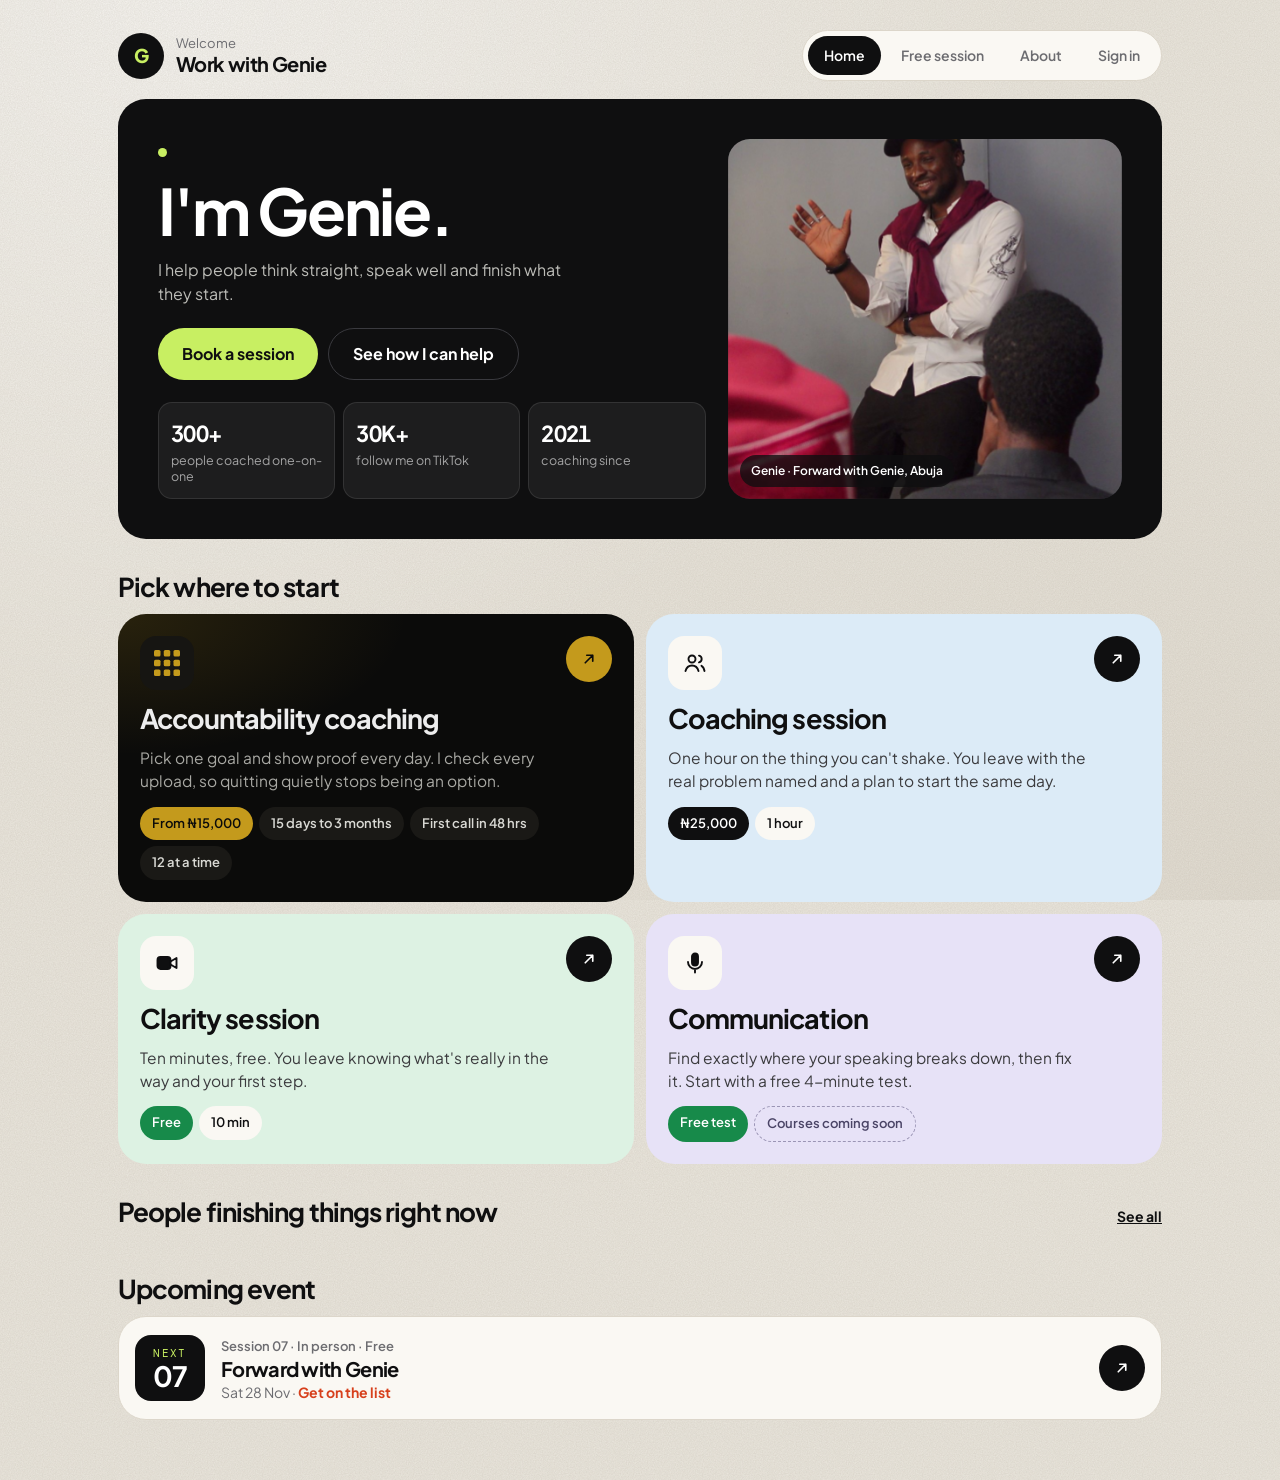
==== commit 6cc9f0ea: "Homepage: your photo, Book a session first, 300+ proof, live squad goals, Session 07 date; coaching:" ====
--- a/index.html
+++ b/index.html
@@ -4,10 +4,10 @@
 <meta charset="UTF-8">
 <meta name="viewport" content="width=device-width, initial-scale=1.0, viewport-fit=cover">
 <title>Work with Genie</title>
-<meta name="description" content="Book a free clarity session with Genie, a coaching session, or join accountability.">
+<meta name="description" content="Coaching and accountability with Genie. Book a session or start a 15-day challenge.">
 <meta name="theme-color" content="#EAE6DD">
 <meta property="og:title" content="Work with Genie">
-<meta property="og:description" content="Book a free clarity session, a coaching session, or join accountability.">
+<meta property="og:description" content="Coaching and accountability with Genie. Book a session or start a 15-day challenge.">
 <link rel="icon" type="image/svg+xml" href="data:image/svg+xml,%3Csvg xmlns='http://www.w3.org/2000/svg' width='32' height='32' viewBox='0 0 32 32'%3E%3Crect width='32' height='32' rx='16' fill='%230F0F10'/%3E%3Ctext x='16' y='22' text-anchor='middle' font-size='17' font-weight='800' fill='%23C8EF62' font-family='system-ui'%3EG%3C/text%3E%3C/svg%3E">
 <script>
 /* Witness links and returning challengers skip this page and go straight to the app.
@@ -94,6 +94,25 @@
 .hero .proof span{color:rgba(255,255,255,.6)}
 
 .sec-head{display:flex;align-items:baseline;justify-content:space-between;gap:12px;margin:34px 0 14px}
+.hero .live{margin-bottom:2px}
+.goals{display:grid;grid-template-columns:1fr;gap:10px}
+.goal{display:flex;gap:12px;align-items:flex-start;padding:14px;border-radius:var(--r-md,18px);background:var(--surface);border:1px solid var(--line);transition:transform .2s ease}
+.goal:hover{transform:translateY(-2px)}
+.g-av{width:42px;height:42px;border-radius:50%;flex:none;display:grid;place-items:center;color:#fff;font-weight:800;overflow:hidden}
+.g-av img{width:100%;height:100%;object-fit:cover}
+.g-t{min-width:0;display:grid;gap:2px}.g-t b{font-size:15px}.g-t>span{font-size:14.5px;line-height:1.35;color:#2A2A2E}.g-t em{font-style:normal;font-weight:800;color:#D7401C;text-transform:uppercase;font-size:12px;letter-spacing:.04em;margin-right:2px}
+.g-t small{font-size:12.5px;color:var(--muted);font-weight:600}.g-t small.on{color:#178A4A}
+.g-tick{display:inline-block;width:14px;height:14px;vertical-align:-2px;background:url("data:image/svg+xml,%3Csvg xmlns='http://www.w3.org/2000/svg' viewBox='0 0 24 24'%3E%3Ccircle cx='12' cy='12' r='11' fill='%230095F6'/%3E%3Cpath d='M7.6 12.4l3 2.9 5.8-6' fill='none' stroke='%23fff' stroke-width='2.4' stroke-linecap='round' stroke-linejoin='round'/%3E%3C/svg%3E") center/contain no-repeat}
+.quotes{display:grid;gap:12px}
+.quote{margin:0;padding:20px;border-radius:var(--r-lg);background:var(--surface);border:1px solid var(--line)}
+.quote blockquote{margin:0;font-size:17px;line-height:1.5;font-weight:500}.quote figcaption{margin-top:12px;font-size:13.5px;color:var(--muted)}.quote figcaption b{color:var(--ink)}
+.who-card{display:flex;gap:16px;align-items:center}
+.who-card img{width:84px;height:84px;border-radius:20px;object-fit:cover;flex:none}
+.who-card b{display:block;font-size:19px;margin-top:2px}.who-card p{font-size:14.5px;color:var(--muted);margin-top:4px;line-height:1.45}
+.next-steps{margin:0;padding:0;list-style:none;display:grid;gap:14px;counter-reset:ns}
+.next-steps li{counter-increment:ns;display:grid;grid-template-columns:30px 1fr;column-gap:12px}
+.next-steps li::before{content:counter(ns);grid-row:span 2;width:30px;height:30px;border-radius:50%;background:var(--ink);color:var(--lime);display:grid;place-items:center;font-weight:800;font-size:14px}
+.next-steps b{font-size:15.5px}.next-steps span{font-size:14px;color:var(--muted)}
 .sec-head h2{font-size:26px}
 
 .grid{display:grid;grid-template-columns:1fr;gap:12px}
@@ -309,7 +328,10 @@
 .pack-t{flex:1;min-width:0}
 .pack-t b{display:block;font-size:16px}
 .pack-t em{display:block;font-style:normal;font-size:13px;color:var(--muted)}
-.pack-p{font-family:var(--display);font-weight:800;font-size:16px;letter-spacing:-0.02em;white-space:nowrap}
+.pack-p{font-family:var(--display);font-weight:800;font-size:16px;letter-spacing:-0.02em;white-space:nowrap;text-align:right}
+.pack-p s{display:block;font-size:12.5px;font-weight:600;color:var(--muted)}
+.pack-p small{display:block;font-family:var(--body);font-size:11.5px;font-weight:700;color:#178A4A;letter-spacing:0;margin-top:1px}
+.pack-tag{font-style:normal;display:inline-block;vertical-align:2px;margin-left:8px;padding:2px 8px;border-radius:999px;background:var(--lime);color:var(--ink);font-size:11px;font-weight:700;letter-spacing:0}
 .pack:has(input:checked){border-color:var(--ink);box-shadow:0 0 0 1px var(--ink) inset}
 .sumc{background:var(--surface);border:1px solid var(--line);border-radius:var(--r-lg);padding:22px}
 .sumc-who{display:flex;align-items:center;gap:12px;padding-bottom:16px;border-bottom:1px solid var(--line)}
@@ -365,6 +387,11 @@
 .ev-actions{display:grid;grid-template-columns:1fr 1fr;gap:8px}
 .ev-actions>*{min-width:0;padding-left:10px;padding-right:10px;justify-content:center;font-size:14.5px}
 .paid-hint{font-size:13.5px;color:var(--muted);text-align:center;margin-top:12px}
+.hold-bn{display:flex;flex-wrap:wrap;align-items:center;justify-content:space-between;gap:12px;padding:14px 16px;border-radius:16px;background:var(--ink);color:#F4F2EC;margin-top:12px}
+.hold-bn>div:first-child{min-width:0;flex:1 1 200px}.hold-bn b{display:block;font-size:15px}.hold-bn span{display:block;font-size:13px;color:rgba(244,242,236,.65);margin-top:2px}
+.hold-bn-a{display:flex;align-items:center;gap:14px}.hold-bn .btn-ink{background:var(--lime);color:var(--ink);padding:10px 16px;min-height:0;font-size:14px}
+.hold-x{font-size:14px;font-weight:600;color:#F4F2EC;text-decoration:underline;text-underline-offset:3px;background:none;border:0;cursor:pointer;padding:0}
+#hold-sw .hold-bn{margin:0 0 4px}
 .paid-hint a{text-decoration:underline;color:inherit;font-weight:600}
 .days{display:flex;gap:8px;overflow-x:auto;padding-bottom:6px;margin-inline:-4px;padding-inline:4px;scrollbar-width:none}
 .days::-webkit-scrollbar{display:none}
@@ -553,7 +580,11 @@
 @media (prefers-reduced-motion:reduce){*{animation:none!important;transition:none!important}}
 
 .hero.solo h1{max-width:14ch}
+@media (max-width:759px){ .hero .photo{order:-1;min-height:280px;margin:-12px -12px 0} .hero .photo img{object-position:50% 25%} }
+@media (min-width:980px){ #booker{position:sticky;top:20px;align-self:start} }
 @media (min-width:760px){
+  .goals{grid-template-columns:1fr 1fr 1fr}
+  .quotes{grid-template-columns:repeat(3,1fr)}
   .hero.solo{grid-template-columns:1fr}
   .wrap{padding-block:26px 60px}
   .topnav{display:flex}
@@ -588,7 +619,7 @@
     </a>
     <nav class="topnav" aria-label="Main">
       <a href="#home" data-nav="home">Home</a>
-      <a href="#call" data-nav="call">Free session</a>
+      <a href="#call" data-nav="call" data-free data-closed-href="#coaching" data-closed-text="Book a session">Free session</a>
       <a href="#about" data-nav="about">About</a>
       <a href="/app?signin">Sign in</a>
     </nav>
@@ -600,7 +631,7 @@
 <div class="dock">
   <nav aria-label="Main">
     <a href="#home" data-nav="home"><svg viewBox="0 0 24 24" fill="none" stroke="currentColor" stroke-width="1.9" stroke-linecap="round" stroke-linejoin="round"><path d="M3 10.5 12 3l9 7.5V20a1 1 0 0 1-1 1h-5v-6h-6v6H4a1 1 0 0 1-1-1z"/></svg>Home</a>
-    <a href="#call" data-nav="call"><svg viewBox="0 0 24 24" fill="none" stroke="currentColor" stroke-width="1.9" stroke-linecap="round" stroke-linejoin="round"><rect x="3" y="5" width="18" height="16" rx="3"/><path d="M8 3v4M16 3v4M3 10h18"/></svg>Book</a>
+    <a href="#call" data-nav="call" data-free data-closed-href="#coaching"><svg viewBox="0 0 24 24" fill="none" stroke="currentColor" stroke-width="1.9" stroke-linecap="round" stroke-linejoin="round"><rect x="3" y="5" width="18" height="16" rx="3"/><path d="M8 3v4M16 3v4M3 10h18"/></svg>Book</a>
     <a href="#services" data-nav="services"><svg viewBox="0 0 24 24" fill="none" stroke="currentColor" stroke-width="1.9" stroke-linecap="round" stroke-linejoin="round"><rect x="3" y="3" width="7.5" height="7.5" rx="2"/><rect x="13.5" y="3" width="7.5" height="7.5" rx="2"/><rect x="3" y="13.5" width="7.5" height="7.5" rx="2"/><rect x="13.5" y="13.5" width="7.5" height="7.5" rx="2"/></svg>Services</a>
     <a href="#about" data-nav="about"><svg viewBox="0 0 24 24" fill="none" stroke="currentColor" stroke-width="1.9" stroke-linecap="round" stroke-linejoin="round"><circle cx="12" cy="8" r="4"/><path d="M4 21c1.5-4 4.5-6 8-6s6.5 2 8 6"/></svg>About</a>
   </nav>
@@ -615,7 +646,11 @@
   intlCards: true,
   paystackKey: "pk_live_e68832aeb38271278b021a3bcfbf5aa2e4c579a9",
   hourRate: 25000,
-  photo: "",                       // homepage photo, e.g. "/img/genie.jpg"
+  prices: { 1:25000, 2:50000, 4:90000, 8:170000 },   // must match PACK_PRICE_NAIRA in booking-api
+  photo: "/img/forward-session06.jpg",   // homepage photo
+  nextEvent: { session:"07", when:"Sat 28 Nov" },
+  squad: "FWG06",                  // live goals shown on the homepage
+  quotes: [],                      // real client words only: { text, name, detail }
   aboutPhoto: "/img/genie-about-bw.jpg",
   meet: "https://meet.google.com/mmt-ahkf-zaz",
   accountabilityUrl: "/app?start",  // goes straight into the sign-up flow
@@ -625,6 +660,7 @@
 
 const $ = s => document.querySelector(s);
 const naira = n => "₦" + n.toLocaleString("en-NG");
+const price = h => (CONFIG.prices && CONFIG.prices[h]) || h*CONFIG.hourRate;
 const esc = s => String(s ?? "").replace(/[&<>"']/g, c => ({ "&":"&amp;","<":"&lt;",">":"&gt;",'"':"&quot;","'":"&#39;" }[c]));
 const I = {
   arrow:'<svg viewBox="0 0 24 24" fill="none" stroke="currentColor" stroke-width="2.2" stroke-linecap="round" stroke-linejoin="round"><path d="M7 17 17 7M9 7h8v8"/></svg>',
@@ -678,19 +714,20 @@
 home(){ const h = lagosNow().getHours(); return `
 <section class="hero${CONFIG.photo?"":" solo"}">
   <div>
+    <span class="live" id="hero-live" hidden><span class="dot"></span><span></span></span>
     <h1>I'm Genie.</h1>
     <p class="lede">I help people think straight, speak well and finish what they start.</p>
     <div class="ctas">
-      <a class="btn btn-lime" href="#services">See how I can help</a>
-      <a class="btn btn-ghost" href="#call">Talk to me free</a>
+      <a class="btn btn-lime" href="#coaching">Book a session</a>
+      <a class="btn btn-ghost" href="#services">See how I can help</a>
     </div>
     <div class="proof">
+      <div><b>300+</b><span>people coached one-on-one</span></div>
       <div><b>30K+</b><span>follow me on TikTok</span></div>
       <div><b>2021</b><span>coaching since</span></div>
-      <div><b>Every</b><span>upload checked by me</span></div>
     </div>
   </div>
-  ${CONFIG.photo?`<div class="photo">${photoBox("Genie · Abuja")}</div>`:""}
+  ${CONFIG.photo?`<div class="photo">${photoBox("Genie · Forward with Genie, Abuja")}</div>`:""}
 </section>
 <div class="sec-head" id="services"><h2>Pick where to start</h2></div>
 <div class="grid">
@@ -699,10 +736,13 @@
   ${card("call","t-mint",I.video,"Clarity session","Ten minutes, free. You leave knowing what's really in the way and your first step.",[["Free","free"],["10 min"],["","next",'data-next="free_call"']])}
   ${card("communication","t-lilac",I.mic,"Communication","Find exactly where your speaking breaks down, then fix it. Start with a free 4-minute test.",[["Free test","free"],["Courses coming soon","soon"]])}
 </div>
+${quotesHTML()}
+<div class="sec-head" id="sq-head" hidden><h2>People finishing things right now</h2><a class="link" href="/squad/${CONFIG.squad}">See all</a></div>
+<div class="goals" id="sq-goals"></div>
 <div class="sec-head"><h2>Upcoming event</h2></div>
 <a class="event" href="#event">
   ${evOver() ? `<div class="date"><small>NEXT</small><b>${String(+CONFIG.event.session+1).padStart(2,"0")}</b></div>
-  <div class="meta"><small>Session ${String(+CONFIG.event.session+1).padStart(2,"0")} · In person · Free</small><h3>${CONFIG.event.name}</h3><p>Date coming soon · <b class="ev-cta">Get on the list</b></p></div>`
+  <div class="meta"><small>Session ${String(+CONFIG.event.session+1).padStart(2,"0")} · In person · Free</small><h3>${CONFIG.event.name}</h3><p>${CONFIG.nextEvent ? esc(CONFIG.nextEvent.when) : "Date coming soon"} · <b class="ev-cta">Get on the list</b></p></div>`
   : `<div class="date"><small>${CONFIG.event.mon}</small><b>${CONFIG.event.day}</b></div>
   <div class="meta"><small>Session ${CONFIG.event.session} · In person · Free</small><h3>${CONFIG.event.name}</h3><p>${CONFIG.event.place} · 11:00am · <b class="ev-cta">Get your free pass</b></p></div>`}
   <span class="arrow">${I.arrow}</span>
@@ -751,6 +791,18 @@
         <li>${I.tick}<span>A plan for a big goal that feels too big.</span></li>
       </ul>
       <p class="hint" style="margin:12px 0 0">Plans change? Move your session up to 24 hours before. Your time stays yours.</p>
+    </div>
+    <div class="panel who-card">
+      <img src="${CONFIG.aboutPhoto}" alt="Genie" loading="lazy">
+      <div><span class="eyebrow">Who you'll talk to</span><b>Genie</b><p>Coaching people one-on-one since 2021. I read your note before we meet, so we skip the small talk and start on the real problem.</p></div>
+    </div>
+    <div class="panel">
+      <h3>After you pay</h3>
+      <ol class="next-steps">
+        <li><b>You get an email straight away</b><span>Your time, the Google Meet link and a calendar invite.</span></li>
+        <li><b>We meet on video</b><span>Join from your phone or laptop. Camera on, somewhere you can talk.</span></li>
+        <li><b>You leave with your next steps</b><span>Clear enough to start the same day.</span></li>
+      </ol>
     </div>
   </div>
   <div class="panel" id="booker"></div>
@@ -791,10 +843,10 @@
       <div class="opt"><span><b>30 days · ₦50,000</b><span>Two goals, priority voice feedback, a strategy session every week</span></span></div>
       <div class="opt"><span><b>3 months · ₦150,000</b><span>Two goals, a strategy session every 2 weeks, a progress review every month</span></span></div>
     </div>
-    <p class="note" style="text-align:left">First time? Start with 15 days. You pick after you set your goal. Need longer than 3 months? <a href="#call" style="text-decoration:underline">Talk to me</a>.</p>
+    <p class="note" style="text-align:left">First time? Start with 15 days. You pick after you set your goal. Need longer than 3 months? <a href="mailto:genie@eugeneobo.com?subject=Longer%20accountability" style="text-decoration:underline">Email me</a>.</p>
     <div style="height:14px"></div>
     <a class="btn btn-ink btn-block" href="${CONFIG.accountabilityUrl}">Set my goal</a>
-    <p class="note">Not sure yet? <a href="#call" style="text-decoration:underline">Book a free clarity session first.</a></p>
+    <p class="note" data-free-only>Not sure yet? <a href="#call" style="text-decoration:underline">Book a free clarity session first.</a></p>
   </div>
 </div>`;},
 
@@ -877,7 +929,7 @@
     <span class="eyebrow">About</span>
     <h1 class="about-name">I'm Eugene.</h1>
     <p class="about-tag">Most people call me Genie.</p>
-    <div class="prose hand">
+    <div class="prose">
       <p>I'm a personal development coach. I work on three things: how you think, how you speak, and whether you actually follow through.</p>
       <p>I don't think most people lack motivation. They're up against resistance, and resistance doesn't leave because you watched one more video.</p>
       <p>I trust proof more than promises. That's why my accountability runs on daily uploads.</p>
@@ -888,10 +940,10 @@
     <ul class="hand-list">
       <li><span>I explain everything on a whiteboard. I can't help it.</span></li>
       <li><span>I started my podcast, The Genie Effect, on my birthday.</span></li>
-      <li><span>I take free clarity sessions every morning, 9 to 10.</span></li>
+      <li data-free-only><span>I take free clarity sessions every morning, 9 to 10.</span></li>
     </ul>
     <div class="ctas">
-      <a class="btn btn-ink" href="#call">Book a free clarity session</a>
+      <a class="btn btn-ink" href="#call" data-free data-closed-href="#coaching" data-closed-text="Book a coaching session">Book a free clarity session</a>
       <a class="btn btn-line" href="#services">See services</a>
     </div>
   </div>
@@ -1179,6 +1231,43 @@
   el.querySelectorAll("[data-rm]").forEach(b=>b.onclick=()=>{ B.basket = B.basket.filter(x=>tms(x.start)!==tms(b.dataset.rm)); renderBooker(); });
   el.querySelectorAll("[data-rep]").forEach(b=>b.onclick=()=>{ b.disabled=true; b.innerHTML='<span class="spin"></span>'; repeatWeekly(b.dataset.rep); });
 }
+/* ---------- a coaching time held while paying: remembered so a refresh or second try never double-holds ---------- */
+const HOLDK = "coach_hold";
+function getHold(){ try{ const h = JSON.parse(localStorage.getItem(HOLDK)||"null"); return h && h.until > Date.now() ? h : null; }catch(e){ return null; } }
+function setHold(h){ try{ h ? localStorage.setItem(HOLDK, JSON.stringify(h)) : localStorage.removeItem(HOLDK); }catch(e){} }
+const sessLabel = x => `${dayParts(x.date).wd} ${dayParts(x.date).dd} ${dayParts(x.date).mon}, ${x.label}`;
+const holdLabel = h => h.basket.length===1 ? sessLabel(h.basket[0]) : `${h.basket.length} sessions`;
+const lagosClock = ms => new Date(ms).toLocaleTimeString("en-US",{ hour:"numeric", minute:"2-digit", timeZone:"Africa/Lagos" }).toLowerCase().replace(" ","");
+async function releaseHold(){
+  const h = getHold(); setHold(null);
+  if(h) await api("POST",{ action:"release", reference:h.reference });
+  Object.keys(slotCache).forEach(k=>delete slotCache[k]);
+}
+async function resumeHold(h){
+  B.basket = h.basket.map(x=>Object.assign({}, x)); B.hours = h.hours; B.form = h.f; B.step = "details";
+  if(h.t && Date.parse(h.t.expires_at) > Date.now()){ renderBooker(); return showTransfer(h.t, h.f, "Pay "+naira(price(h.hours))); }
+  await releaseHold(); renderBooker();   // card checkout can't be reopened: free it and hold again when they tap Pay
+}
+function holdBannerHTML(){
+  const h = getHold(); if(!h) return "";
+  return `<div class="hold-bn" id="hold-bn"><div><b>You're holding ${esc(holdLabel(h))}</b><span>Kept for you until ${lagosClock(h.until)} while you pay.</span></div>
+    <div class="hold-bn-a"><button type="button" class="btn btn-ink" id="hb-pay">Finish payment</button><button type="button" class="hold-x" id="hb-rel">Release it</button></div></div>`;
+}
+function wireHoldBanner(el){
+  const h = getHold(); if(!h) return;
+  $("#hb-pay").onclick = ()=>resumeHold(h);
+  $("#hb-rel").onclick = async ()=>{ const b=$("#hb-rel"); b.disabled=true; b.textContent="Releasing"; await releaseHold(); toast("Released. That time is open again."); renderBooker(); loadSlots(); };
+}
+function sameAsHold(h){ return h && h.basket.length===B.basket.length && h.basket.every(x=>B.basket.some(y=>tms(y.start)===tms(x.start) && y.minutes===x.minutes)); }
+function switchPrompt(el, h){
+  const box = $("#hold-sw"); if(!box) return;
+  const now = B.basket.length===1 ? sessLabel(B.basket[0]) : `these ${B.basket.length} sessions`;
+  box.innerHTML = `<div class="hold-bn"><div><b>Switch to ${esc(now)}?</b><span>Your hold on ${esc(holdLabel(h))} will be released.</span></div>
+    <div class="hold-bn-a"><button type="button" class="btn btn-ink" id="sw-yes">Switch</button><button type="button" class="hold-x" id="sw-no">Keep ${esc(h.basket.length===1 ? sessLabel(h.basket[0]).split(",")[0] : "my first pick")}</button></div></div>`;
+  box.hidden = false; $("#toDetails").style.display = "none"; box.scrollIntoView({ behavior:"smooth", block:"center" });
+  $("#sw-no").onclick = ()=>resumeHold(h);
+  $("#sw-yes").onclick = async ()=>{ const b=$("#sw-yes"); b.disabled=true; b.innerHTML='<span class="spin"></span>'; await releaseHold(); B.step="details"; renderBooker(); $("#booker")?.scrollIntoView({ behavior:"smooth", block:"start" }); };
+}
 function renderSessions(el){
   const n = B.basket.length, left = leftMins(), pack = isPack();
   const one = !pack && n ? B.basket[0] : null;
@@ -1186,15 +1275,18 @@
     : one ? `Continue · ${dayParts(one.date).wd} ${dayParts(one.date).dd} ${dayParts(one.date).mon}, ${one.label}` : "Pick a time";
   stage(el, `${stepsBar()}<button type="button" class="back" id="toPlan">${I.back} Back</button>
     <h3>Pick a time</h3>
+    ${holdBannerHTML()}
     ${pack ? `<p class="hint" style="margin:4px 0 0">Pick as many 1-hour sessions as you like now. The rest stay on your plan to book later.</p>` : ""}
     <div style="height:12px"></div>
     ${pickerHTML()}
     ${pack && n ? basketHTML() : ""}
     <div style="height:16px"></div>
+    <div id="hold-sw" hidden></div>
     <button class="btn btn-ink btn-block" id="toDetails" ${n?"":"disabled"}>${btnLabel}</button>
     ${pack && n && left>0 ? `<p class="note">${minsText(left)} left to book whenever you like.</p>` : ""}`);
-  wirePicker(el); if(pack) wireBasket(el);
-  $("#toDetails").onclick = ()=>{ if(B.basket.length){ B.step="details"; renderBooker(); $("#booker")?.scrollIntoView({ behavior:"smooth", block:"start" }); } };
+  wirePicker(el); if(pack) wireBasket(el); wireHoldBanner(el);
+  $("#toDetails").onclick = ()=>{ const h = getHold(); if(B.basket.length && h){ return sameAsHold(h) ? resumeHold(h) : switchPrompt(el, h); }
+    if(B.basket.length){ B.step="details"; renderBooker(); $("#booker")?.scrollIntoView({ behavior:"smooth", block:"start" }); } };
   $("#toPlan").onclick=()=>{ B.step="plan"; renderBooker(); };
 }
 function lagosDateStr(){ const n=lagosNow(); return `${n.getFullYear()}-${String(n.getMonth()+1).padStart(2,"0")}-${String(n.getDate()).padStart(2,"0")}`; }
@@ -1209,7 +1301,7 @@
     <div class="err" id="perr" hidden></div>
     <h3 style="margin-top:22px">How much time?</h3>
     <div class="packs" role="radiogroup" aria-label="How much time">
-      ${PACKS.map(p=>`<label class="pack"><input type="radio" name="pack" value="${p.h}" ${p.h===cur?"checked":""}><span class="pack-t"><b>${p.title}</b><em>${p.sub}</em></span><span class="pack-p">${naira(p.h*CONFIG.hourRate)}</span></label>`).join("")}
+      ${PACKS.map(p=>`<label class="pack"><input type="radio" name="pack" value="${p.h}" ${p.h===cur?"checked":""}><span class="pack-t"><b>${p.title}${p.tag?`<i class="pack-tag">${p.tag}</i>`:""}</b><em>${p.sub}</em></span><span class="pack-p">${p.h*CONFIG.hourRate>price(p.h)?`<s>${naira(p.h*CONFIG.hourRate)}</s>`:""}${naira(price(p.h))}${p.h*CONFIG.hourRate>price(p.h)?`<small>You save ${naira(p.h*CONFIG.hourRate-price(p.h))}</small>`:""}</span></label>`).join("")}
     </div>
     <div style="height:16px"></div>
     <button class="btn btn-ink btn-block" id="toTime">Pick a time</button>`);
@@ -1259,9 +1351,38 @@
   catch(_){ FREE_OPEN = true; }
   return FREE_OPEN;
 }
+/* Real client words only. Add them to CONFIG.quotes; the section stays hidden while it's empty. */
+function quotesHTML(){
+  const q = CONFIG.quotes || []; if(!q.length) return "";
+  return `<div class="sec-head"><h2>What people say</h2></div><div class="quotes">${q.map(x=>`<figure class="quote"><blockquote>${esc(x.text)}</blockquote><figcaption><b>${esc(x.name)}</b>${x.detail?` · ${esc(x.detail)}`:""}</figcaption></figure>`).join("")}</div>`;
+}
+/* Live goals from the current squad: real people, real declarations. */
+const AV_COL = ["#D7401C","#2F6F5E","#178A4A","#3B5BDB","#C98A0B","#7A4A2E","#8E44AD","#1E7F8C"];
+async function fillGoals(){
+  const box = $("#sq-goals"); if(!box || !CONFIG.squad) return;
+  try{
+    const r = await fetch(`${SB}/functions/v1/squads-api?code=${CONFIG.squad}`).then(x=>x.json());
+    if(!r.ok || !(r.members||[]).length) return;
+    const posts = r.posts || [];
+    const list = r.members.filter(m=>m.goal).sort((a,b)=>(b.started?1:0)-(a.started?1:0)).slice(0,6);
+    box.innerHTML = list.map(m=>{ const first = m.coach ? "Genie" : String(m.name||"").trim().split(/\s+/)[0]; const n = posts.filter(p=>p.member_id===m.id).length;
+      const col = AV_COL[[...String(m.name)].reduce((a,c)=>a+c.charCodeAt(0),0) % AV_COL.length];
+      return `<a class="goal" href="/squad/${CONFIG.squad}/m/${esc(m.id)}"><span class="g-av" style="background:${m.photo?"#ddd":col}">${m.photo?`<img src="${esc(m.photo)}" alt="" loading="lazy">`:esc(first.slice(0,1).toUpperCase())}</span>
+        <span class="g-t"><b>${esc(first)}${m.coach?' <i class="g-tick" aria-label="Coach"></i>':""}</b><span><em>will</em> ${esc(m.goal)}</span><small class="${m.started?"on":""}">${m.started ? (n ? `Started · ${n} update${n>1?"s":""}` : "Started") : "Declared"}</small></span></a>`; }).join("");
+    $("#sq-head").hidden = false;
+  }catch(_){}
+}
+/* When free sessions are closed, every "free" link points to paid coaching instead, and free-only lines disappear. */
+function freeGate(){
+  freeOpen().then(o=>{ if(o) return;
+    document.querySelectorAll("[data-free]").forEach(a=>{ a.setAttribute("href", a.dataset.closedHref); if(a.dataset.closedText) a.textContent = a.dataset.closedText; a.dataset.nav = "coaching"; });
+    document.querySelectorAll("[data-free-only]").forEach(e=>e.remove());
+  });
+}
+freeGate();
 function markFreeClosed(){
   document.querySelectorAll('a.card[href="#call"]').forEach(c=>{
-    c.classList.add("closed");
+    c.classList.add("closed"); c.parentNode.appendChild(c);   // closed option goes last, out of the way
     c.querySelector(".free-tag")?.remove();
     const chips = c.querySelector(".chips"); if(chips) chips.innerHTML = `<span class="chip">Closed for now</span>`;
   });
@@ -1277,6 +1398,8 @@
 }
 async function fillNext(){
   freeOpen().then(o=>{ if(!o) markFreeClosed(); });
+  fillGoals();
+  nextOpen("mentorship").then(n=>{ const l = $("#hero-live"); if(l && n){ l.querySelector("span:last-child").textContent = "Next open session: " + whenText(n.s, n.date); l.hidden = false; } });
   for(const svc of ["free_call","mentorship"]){
     const n = await nextOpen(svc);
     document.querySelectorAll(`[data-next="${svc}"]`).forEach(c=>{ if(n){ c.textContent = "Next: " + whenText(n.s, n.date); c.hidden = false; } });
@@ -1293,7 +1416,7 @@
   { h:1, len:60,  title:"1 hour",  sub:"One session" },
   { h:2, len:120, title:"2 hours", sub:"One longer session" },
   { h:4, len:60,  title:"4 hours", sub:"Four 1-hour sessions. Book them as you go." },
-  { h:8, len:60,  title:"8 hours", sub:"Eight 1-hour sessions. Book them as you go." }
+  { h:8, len:60,  title:"8 hours", sub:"Eight 1-hour sessions. Book them as you go.", tag:"Best value" }
 ];
 const isPack = () => B.hours > 2;
 const ICO = {
@@ -1307,7 +1430,7 @@
   const free = B.service==="free_call";
   const title = free ? "Clarity session" : "Coaching session";
   const len = free ? "10 minutes" : isPack() ? `${B.hours} hours · book as you go` : (B.hours===2 ? "2 hours" : "1 hour");
-  const price = free ? "Free" : naira(B.hours*CONFIG.hourRate);
+  const price = free ? "Free" : naira(price(B.hours));
   const picks = free ? (B.slot ? [{ date:B.slot.date, label:B.slot.label }] : []) : (B.basket||[]);
   const when = picks.length ? picks.map(x=>`${dayParts(x.date).wd} ${dayParts(x.date).dd} ${dayParts(x.date).mon}, ${x.label}`).join("<br>") : "";
   const note = (B.form && B.form.note) || "";
@@ -1929,7 +2052,7 @@
   if(isFree){ const p = dayParts(B.slot.date); picked = `<div class="picked"><div><b>${p.long}, ${B.slot.label}</b><span>Free clarity session · 10 minutes · Video</span></div><button type="button" id="chg">Change</button></div>`; }
   else {
     const left = leftMins();
-    picked = `<div class="picked picked-multi"><div><b>Coaching · ${B.hours} hour${B.hours>1?"s":""} · ${naira(B.hours*CONFIG.hourRate)}</b>
+    picked = `<div class="picked picked-multi"><div><b>Coaching · ${B.hours} hour${B.hours>1?"s":""} · ${naira(price(B.hours))}</b>
       <ul>${B.basket.map(x=>`<li>${dayParts(x.date).wd} ${dayParts(x.date).dd} ${dayParts(x.date).mon}, ${x.label} <em>${lenLabel(x.minutes)}</em></li>`).join("")}</ul>
       ${left>0?`<span>${minsText(left)} left to book later</span>`:""}${saved.note?`<span class="for-line">For: ${esc(saved.note.length>110?saved.note.slice(0,107)+"...":saved.note)}</span>`:""}</div><button type="button" id="chg">Change</button></div>`;
   }
@@ -1946,7 +2069,7 @@
       <div id="fused" hidden></div>
       <div class="err" id="ferr" hidden></div>
       ${isFree?"":payMethodsHTML()}
-      <button class="btn btn-ink btn-block" type="submit" id="fsub">${isFree?"Confirm my session":"Pay "+naira(B.hours*CONFIG.hourRate)}</button>
+      <button class="btn btn-ink btn-block" type="submit" id="fsub">${isFree?"Confirm my session":"Pay "+naira(price(B.hours))}</button>
       ${isFree?"":`<p class="note pay-trust">${I.lock} Paid securely through Paystack</p>`}
     </form>`);
   $("#chg").onclick=()=>{ B.form = Object.assign({}, B.form||{}, readForm(), isFree?{}:{ note:(B.form||{}).note||"" }); B.step="time"; renderBooker(); loadSlots(true); };
@@ -2006,15 +2129,17 @@
     return;
   }
 
-  const payLabel = "Pay "+naira(B.hours*CONFIG.hourRate);
+  const payLabel = "Pay "+naira(price(B.hours));
   setBusy(true, B.basket.length>1 ? "Holding your times" : "Holding your time");
   sortBasket();
   const h = await api("POST", { action:"hold", hours:B.hours, sessions:B.basket.map(x=>({ start:x.start, minutes:x.minutes })), ...base });
   if(!h.ok){ B.busy=false; setBusy(false, payLabel); return sessionsFailed(h); }
+  const kept = { reference:h.reference, until:Date.now()+(h.hold_minutes||15)*60000, basket:B.basket.map(x=>Object.assign({}, x)), hours:B.hours, f };
+  setHold(kept);
   if((B.payMethod||"transfer")==="transfer"){
     setBusy(true, "Getting your account number");
     const t = await api("POST", { action:"transfer_start", reference:h.reference });
-    if(t.ok){ B.busy=false; return showTransfer(t, f, payLabel); }
+    if(t.ok){ B.busy=false; kept.t = t; kept.until = Date.parse(t.expires_at)+5*60000 || kept.until; setHold(kept); return showTransfer(t, f, payLabel); }
     // Couldn't make our own transfer account; fall back to Paystack's screen on bank transfer.
   }
   if(typeof PaystackPop==="undefined"){ B.busy=false; setBusy(false, payLabel); return showErr("Payment couldn't load. Refresh the page and try again."); }
@@ -2023,7 +2148,7 @@
     key: CONFIG.paystackKey, email: h.email, amount: h.amount_kobo, currency:"NGN", ref: h.reference,
     channels: PAY_CHANNELS[B.payMethod||"transfer"],
     metadata:{ custom_fields:[{ display_name:"Service", variable_name:"service", value:"Coaching" },{ display_name:"Hours", variable_name:"hours", value:String(B.hours) }] },
-    onClose: ()=>{ B.busy=false; setBusy(false, payLabel); showErr("Payment closed before it finished. You haven't been charged. Tap pay to try again."); api("POST",{ action:"release", reference:h.reference }); },
+    onClose: ()=>{ B.busy=false; setBusy(false, payLabel); showErr("Payment closed before it finished. You haven't been charged. Tap pay to try again."); setHold(null); api("POST",{ action:"release", reference:h.reference }); },
     callback: async (res)=>{
       setBusy(true, "Confirming payment");
       const c = await api("POST", { action:"confirm", reference: res.reference || h.reference });
@@ -2035,6 +2160,7 @@
   handler.openIframe();
 }
 function coachingDone(c, f){
+  setHold(null);
       {
         const wa = c.whatsapp ? `<div class="panel" style="text-align:left"><h3>You can reach me directly</h3><dl class="kv"><dt>WhatsApp</dt><dd>${esc(c.whatsapp)}</dd></dl></div>` : "";
         const plan = c.plan || { minutes_left:0, sessions:[] }, left = plan.minutes_left || 0;
@@ -2086,7 +2212,7 @@
   };
   B.tpoll = setInterval(check, 5000);
   document.addEventListener("visibilitychange", ()=>{ if(document.visibilityState==="visible") check(); });
-  $("#tx-other").onclick = ()=>{ clearInterval(B.tpoll); clearInterval(B.tclock); api("POST",{ action:"release", reference:t.reference }); B.step="details"; renderBooker(); setTimeout(()=>{ const r=document.querySelector('[name=paym][value=card]'); if(r){ r.checked=true; B.payMethod="card"; } }, 30); };
+  $("#tx-other").onclick = ()=>{ clearInterval(B.tpoll); clearInterval(B.tclock); setHold(null); api("POST",{ action:"release", reference:t.reference }); B.step="details"; renderBooker(); setTimeout(()=>{ const r=document.querySelector('[name=paym][value=card]'); if(r){ r.checked=true; B.payMethod="card"; } }, 30); };
   el.scrollIntoView({ behavior:"smooth", block:"start" });
 }
 function trackSite(){ /* placeholder for site analytics */ }
@@ -2279,7 +2405,7 @@
   if(key==="test") startTest();
   if(key==="event") startEvent();
   if(key==="home") fillNext();
-  wireWaitForms();
+  wireWaitForms(); freeGate();
   if(scrollToServices) setTimeout(()=>document.getElementById("services")?.scrollIntoView({ behavior:"smooth" }), 30);
   else window.scrollTo(0,0);
 }
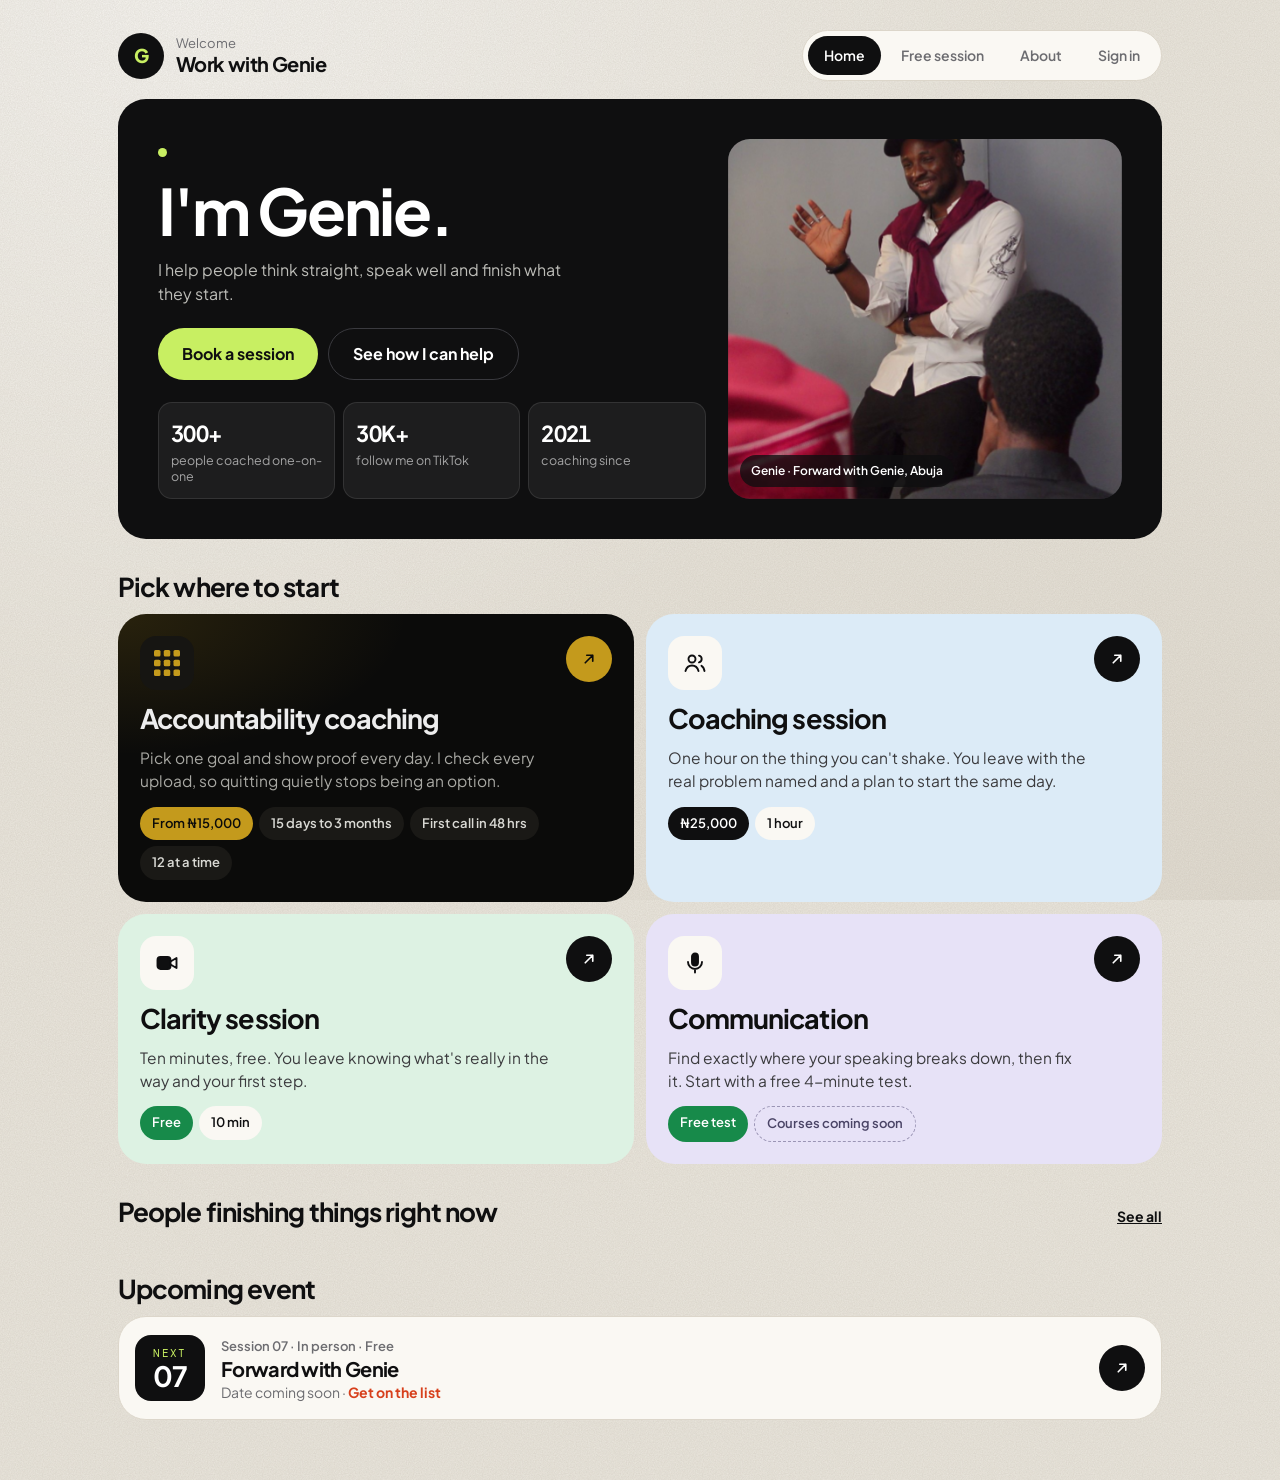
==== commit df2d5b56: "Admin controls that work without Claude: event sessions (date, time, venue, seats, passes open/close" ====
--- a/index.html
+++ b/index.html
@@ -572,6 +572,14 @@
 .picked-multi ul{list-style:none;margin:8px 0 6px;padding:0;display:grid;gap:4px;font-size:14px}
 .picked-multi li em{font-style:normal;color:var(--muted);font-size:13px}
 .done-list{max-width:360px;margin:16px auto 0;text-align:left}
+.ab{margin:0 0 16px}
+.ab-t{font-size:14px;color:var(--muted);padding:2px 0}.ab-t u{color:var(--ink);font-weight:700}
+.ab-f{margin-top:10px;padding:14px;border-radius:14px;background:rgba(0,0,0,.04)}
+.ab-f p{font-size:13.5px;color:var(--muted);margin:0 0 10px;line-height:1.45}
+.ab-row{display:flex;gap:8px}.ab-row input{flex:1;min-width:0;height:46px;border-radius:12px;border:1px solid rgba(0,0,0,.15);padding:0 12px;font:inherit;font-size:15px;background:#fff}
+.ab-row .btn{height:46px;padding:0 16px;white-space:nowrap}
+.ab-f .ab-m{margin:10px 0 0;color:var(--ink);font-weight:600}
+.chg-btn{font-size:13.5px;font-weight:700;padding:8px 12px;border-radius:999px;border:1.5px solid var(--ink);white-space:nowrap}
 .link{font-weight:700;font-size:14px;text-decoration:underline;white-space:nowrap}
 .muted-s{font-size:13px;color:var(--muted);white-space:nowrap}
 .cal-btns{display:grid;gap:10px;max-width:340px;margin:22px auto 0}
@@ -638,7 +646,7 @@
 </div>
 <div class="toast" id="toast" role="status"></div>
 
-<script src="/js/intake.js?v=20261010c"></script>
+<script src="/js/intake.js?v=20261106"></script>
 <script>
 /* ===== EDIT THESE ===== */
 const CONFIG = {
@@ -648,15 +656,38 @@
   hourRate: 25000,
   prices: { 1:25000, 2:50000, 4:90000, 8:170000 },   // must match PACK_PRICE_NAIRA in booking-api
   photo: "/img/forward-session06.jpg",   // homepage photo
-  nextEvent: { session:"07", when:"Sat 28 Nov" },
-  squad: "FWG06",                  // live goals shown on the homepage
+  nextEvent: null,                 // filled from Admin > Bookings > Event (see applySite)
+  squad: "FWG06",                  // live goals on the homepage: newest active squad, set automatically
   quotes: [],                      // real client words only: { text, name, detail }
   aboutPhoto: "/img/genie-about-bw.jpg",
   meet: "https://meet.google.com/mmt-ahkf-zaz",
   accountabilityUrl: "/app?start",  // goes straight into the sign-up flow
+  // Fallback only. The real event comes from Admin > Bookings > Event.
   event: { code:"fwg-06", session:"06", name:"Forward with Genie", mon:"OCT", day:"31", when:"Saturday, 31 October", short:"Sat 31 Oct", time:"11:00am to 12:30pm", place:"Busy Mart, Jabi", address:"Suite TF2, 44 Ebitu Ukiwe, Jabi, Abuja", start:"2026-10-31T11:00:00+01:00", end:"2026-10-31T12:30:00+01:00", maps:"https://maps.google.com/?q=Busy+Mart+44+Ebitu+Ukiwe+Jabi+Abuja", photo:"/img/forward-session06.jpg" }
 };
 /* ====================== */
+
+/* Events, the homepage squad and the challenge intake are edited in Admin, loaded by js/intake.js.
+   The site shows the next session that hasn't ended; if none is set, the last one (as "done"). */
+function applySite(){
+  const S = window.SITE || {}, list = (S.events||[]).slice().sort((a,b)=>Date.parse(a.starts_at)-Date.parse(b.starts_at));
+  if(S.squad) CONFIG.squad = S.squad;
+  if(!list.length) return;
+  const now = Date.now(), up = list.filter(e=>Date.parse(e.ends_at) > now);
+  const pick = up[0] || list[list.length-1], st = new Date(pick.starts_at), en = new Date(pick.ends_at);
+  const t = d => d.toLocaleTimeString("en-GB",{ hour:"numeric", minute:"2-digit", hour12:true, timeZone:"Africa/Lagos" }).replace(" ","").toLowerCase();
+  const dp = o => st.toLocaleDateString("en-GB", Object.assign({ timeZone:"Africa/Lagos" }, o));
+  CONFIG.event = Object.assign({}, CONFIG.event, {
+    code: pick.code, session: pick.session, name: pick.title || "Forward with Genie",
+    mon: dp({ month:"short" }).toUpperCase(), day: dp({ day:"numeric" }),
+    when: dp({ weekday:"long", day:"numeric", month:"long" }).replace(/^(\w+) /,"$1, "), short: dp({ weekday:"short", day:"numeric", month:"short" }).replace(",",""),
+    time: `${t(st)} to ${t(en)}`, startTime: t(st),
+    place: pick.venue_short || pick.venue || "", address: pick.address || "", maps: pick.maps || "",
+    start: pick.starts_at, end: pick.ends_at, open: pick.registration_open !== false, capacity: pick.capacity });
+  CONFIG.nextEvent = up[0] ? { session: up[0].session, when: CONFIG.event.short } : null;
+}
+applySite();
+const evNextNum = () => String(+CONFIG.event.session+1).padStart(2,"0");
 
 const $ = s => document.querySelector(s);
 const naira = n => "₦" + n.toLocaleString("en-NG");
@@ -741,10 +772,10 @@
 <div class="goals" id="sq-goals"></div>
 <div class="sec-head"><h2>Upcoming event</h2></div>
 <a class="event" href="#event">
-  ${evOver() ? `<div class="date"><small>NEXT</small><b>${String(+CONFIG.event.session+1).padStart(2,"0")}</b></div>
-  <div class="meta"><small>Session ${String(+CONFIG.event.session+1).padStart(2,"0")} · In person · Free</small><h3>${CONFIG.event.name}</h3><p>${CONFIG.nextEvent ? esc(CONFIG.nextEvent.when) : "Date coming soon"} · <b class="ev-cta">Get on the list</b></p></div>`
+  ${evOver() ? `<div class="date"><small>NEXT</small><b>${evNextNum()}</b></div>
+  <div class="meta"><small>Session ${evNextNum()} · In person · Free</small><h3>${esc(CONFIG.event.name)}</h3><p>Date coming soon · <b class="ev-cta">Get on the list</b></p></div>`
   : `<div class="date"><small>${CONFIG.event.mon}</small><b>${CONFIG.event.day}</b></div>
-  <div class="meta"><small>Session ${CONFIG.event.session} · In person · Free</small><h3>${CONFIG.event.name}</h3><p>${CONFIG.event.place} · 11:00am · <b class="ev-cta">Get your free pass</b></p></div>`}
+  <div class="meta"><small>Session ${esc(CONFIG.event.session)} · In person · Free</small><h3>${esc(CONFIG.event.name)}</h3><p>${esc(CONFIG.event.place || "Abuja")} · ${esc(CONFIG.event.startTime || "11:00am")} · <b class="ev-cta">${CONFIG.event.open === false ? "Get on the list" : "Get your free pass"}</b></p></div>`}
   <span class="arrow">${I.arrow}</span>
 </a>`;},
 
@@ -790,7 +821,7 @@
         <li>${I.tick}<span>A decision they've sat on for months.</span></li>
         <li>${I.tick}<span>A plan for a big goal that feels too big.</span></li>
       </ul>
-      <p class="hint" style="margin:12px 0 0">Plans change? Move your session up to 24 hours before. Your time stays yours.</p>
+      <p class="hint" style="margin:12px 0 0">Plans change? Move your session up to 24 hours before. Your time stays yours. <a href="#" onclick="openAlreadyBooked();return false" style="color:inherit;font-weight:700;text-decoration:underline">Already booked? Change your time</a></p>
     </div>
     <div class="panel who-card">
       <img src="${CONFIG.aboutPhoto}" alt="Genie" loading="lazy">
@@ -854,7 +885,7 @@
 ${backLink()}
 <div class="detail ev">
   <section class="ev-hero">
-    <div class="ev-top"><span>Session ${e.session}</span><span>In person · Abuja</span></div>
+    <div class="ev-top"><span>Session ${esc(e.session)}</span><span>In person · Abuja</span></div>
     <div class="ev-word">FORWARD<span><i></i>WITH GENIE</span></div>
     <div class="ev-body">
       <figure class="ev-fig">
@@ -1291,9 +1322,31 @@
 }
 function lagosDateStr(){ const n=lagosNow(); return `${n.getFullYear()}-${String(n.getMonth()+1).padStart(2,"0")}-${String(n.getDate()).padStart(2,"0")}`; }
 
+/* "Already booked? Change your time": emails them their private plan link */
+function alreadyBookedHTML(){
+  return `<div class="ab"><button type="button" class="ab-t" id="ab-t">Already booked? <u>Change your time</u></button>
+    <form class="ab-f" id="ab-f" hidden><p>Enter the email you booked with. I'll send you the link where you can move your session.</p>
+      <div class="ab-row"><input type="email" id="ab-e" placeholder="you@email.com" autocomplete="email" required><button class="btn btn-ink" id="ab-s">Send link</button></div>
+      <p class="ab-m" id="ab-m" hidden></p></form></div>`;
+}
+function wireAlreadyBooked(){
+  const t = $("#ab-t"), f = $("#ab-f"); if(!t || !f) return;
+  t.onclick = ()=>{ f.hidden = !f.hidden; if(!f.hidden) $("#ab-e").focus(); };
+  f.onsubmit = async e=>{
+    e.preventDefault(); const em = $("#ab-e").value.trim(), m = $("#ab-m"), b = $("#ab-s");
+    if(!/^[^\s@]+@[^\s@]+\.[^\s@]{2,}$/.test(em)){ m.textContent = "That email doesn't look right."; m.hidden = false; return; }
+    b.disabled = true; b.innerHTML = '<span class="spin"></span>';
+    const r = await fetch(CONFIG.api.replace("booking-api","booking-help"), { method:"POST", headers:{ "Content-Type":"application/json" }, body:JSON.stringify({ action:"find_plan", email:em }) }).then(x=>x.json()).catch(()=>({ ok:false }));
+    b.disabled = false; b.textContent = "Send link";
+    m.textContent = r.ok ? `If ${em} has a booking, the link is on its way. Check your inbox and spam.` : "Something went wrong. Try again in a minute.";
+    m.hidden = false;
+  };
+}
+function openAlreadyBooked(){ const box = $("#ab-f"); if(box){ box.hidden = false; $("#booker")?.scrollIntoView({ behavior:"smooth", block:"start" }); setTimeout(()=>$("#ab-e")?.focus(), 400); } }
 function renderPlan(el){
   const cur = B.hours || 1;
   stage(el, `${stepsBar()}
+    ${alreadyBookedHTML()}
     ${B.fromTest?`<span class="gt-from">From your test · ${esc(B.fromTest)}</span>`:""}
     <h3>What do you want help with?</h3>
     <textarea class="gt-note" id="m-note" maxlength="600" placeholder="e.g. I freeze when I present at work and I have a big one next month.">${esc((B.form && B.form.note) || B.prefillNote || "")}</textarea>
@@ -1305,6 +1358,7 @@
     </div>
     <div style="height:16px"></div>
     <button class="btn btn-ink btn-block" id="toTime">Pick a time</button>`);
+  wireAlreadyBooked();
   const keepNote = ()=>{ const n=$("#m-note"); if(n){ B.form = Object.assign({}, B.form||{}, { note:n.value.trim() }); } };
   $("#m-note").addEventListener("input", keepNote);
   $("#toTime").onclick=()=>{
@@ -1430,7 +1484,7 @@
   const free = B.service==="free_call";
   const title = free ? "Clarity session" : "Coaching session";
   const len = free ? "10 minutes" : isPack() ? `${B.hours} hours · book as you go` : (B.hours===2 ? "2 hours" : "1 hour");
-  const price = free ? "Free" : naira(price(B.hours));
+  const priceText = free ? "Free" : naira(price(B.hours));
   const picks = free ? (B.slot ? [{ date:B.slot.date, label:B.slot.label }] : []) : (B.basket||[]);
   const when = picks.length ? picks.map(x=>`${dayParts(x.date).wd} ${dayParts(x.date).dd} ${dayParts(x.date).mon}, ${x.label}`).join("<br>") : "";
   const note = (B.form && B.form.note) || "";
@@ -1439,7 +1493,7 @@
     <ul class="sumc-meta">
       <li>${ICO.clock}<span>${len}</span></li>
       <li>${ICO.cam}<span>Video call on Google Meet</span></li>
-      <li>${ICO.cash}<span>${price}</span></li>
+      <li>${ICO.cash}<span>${priceText}</span></li>
       ${when ? `<li class="on">${ICO.cal}<span>${when}</span></li>` : ""}
     </ul>
     ${note ? `<div class="sumc-note"><small>${free?"What you're stuck on":"What we'll work on"}</small><p>${esc(note)}</p>${free?"":`<button type="button" class="sumc-edit" data-edit>Edit</button>`}</div>` : ""}
@@ -1459,8 +1513,8 @@
 function evFacts(){
   const e = CONFIG.event;
   return `<ul class="ev-facts">
-    <li>${ICO.cal}<span><b>${e.when}</b>${e.time}</span></li>
-    <li><svg viewBox="0 0 24 24" fill="none" stroke="currentColor" stroke-width="1.9" stroke-linecap="round" stroke-linejoin="round"><path d="M12 21s-7-6.2-7-11.5A7 7 0 0 1 19 9.5C19 14.8 12 21 12 21z"/><circle cx="12" cy="9.5" r="2.5"/></svg><span><b>${e.place}</b>${e.address}</span></li>
+    <li>${ICO.cal}<span><b>${esc(e.when)}</b>${esc(e.time)}</span></li>
+    <li><svg viewBox="0 0 24 24" fill="none" stroke="currentColor" stroke-width="1.9" stroke-linecap="round" stroke-linejoin="round"><path d="M12 21s-7-6.2-7-11.5A7 7 0 0 1 19 9.5C19 14.8 12 21 12 21z"/><circle cx="12" cy="9.5" r="2.5"/></svg><span><b>${esc(e.place || "Abuja")}</b>${esc(e.address || "Venue announced soon")}</span></li>
     <li>${ICO.cash}<span><b>Free entry</b>Small group. A pass is required.</span></li>
   </ul>`;
 }
@@ -1494,6 +1548,7 @@
   if(rel) return evRelease(el, rel);
   if(evOver()) return evDone(el);
   const mine = evSaved();
+  if(CONFIG.event.open === false && !mine) return evSoon(el);
   if(mine) return evPass(el, mine, true);
   el.innerHTML = `<h3>Get your free pass</h3>
     ${evFacts()}
@@ -1532,8 +1587,12 @@
   el.innerHTML = `<h3>This session is full</h3>${evFacts()}<p class="hint" style="margin:0 0 12px">People drop out. Leave your email and you'll get one the moment a seat opens.</p>${evWaitHTML("Email me if a seat opens")}`;
   evWireWait(el);
 }
+function evSoon(el){
+  el.innerHTML = `<h3>Passes open soon</h3>${evFacts()}<p class="hint" style="margin:0 0 12px">The room is small and people on the list hear first. Leave your email and you'll get yours before anyone else.</p>${evWaitHTML("Put me on the list")}`;
+  evWireWait(el);
+}
 function evDone(el){
-  const next = String(+CONFIG.event.session+1).padStart(2,"0");
+  const next = evNextNum();
   el.innerHTML = `<h3>Session ${CONFIG.event.session} is done</h3><p class="hint" style="margin:0 0 14px">Session ${next} is next. Passes go first to people on the list, and the room is small.</p>${evWaitHTML("Put me on the list")}`;
   evWireWait(el);
 }
@@ -1581,8 +1640,8 @@
       <div class="ev-pass-name">${esc(p.name)}</div>
       <div class="ev-pass-grid">
         <div><small>Date</small><b>${e.short}</b></div>
-        <div><small>Time</small><b>11:00am</b></div>
-        <div><small>Venue</small><b>${e.place}</b></div>
+        <div><small>Time</small><b>${esc(e.startTime || "11:00am")}</b></div>
+        <div><small>Venue</small><b>${esc(e.place || "Abuja")}</b></div>
       </div>
       <div class="ev-pass-cut"></div>
       <div class="ev-pass-code"><small>Pass code</small><b>${esc(p.code)}</b></div>
@@ -1592,7 +1651,7 @@
     <button class="btn btn-ink btn-block" type="button" id="ev-save" style="margin-bottom:8px"><svg viewBox="0 0 24 24" width="18" height="18" fill="none" stroke="currentColor" stroke-width="2" stroke-linecap="round" stroke-linejoin="round" aria-hidden="true"><path d="M12 4v11M7 10l5 5 5-5M5 20h14"/></svg> Save pass to phone</button>
     <div class="ev-actions">
       <a class="btn btn-line" href="${evCal()}" target="_blank" rel="noopener">Add to calendar</a>
-      <a class="btn btn-line" href="${e.maps}" target="_blank" rel="noopener">Directions</a>
+      ${e.maps ? `<a class="btn btn-line" href="${esc(e.maps)}" target="_blank" rel="noopener">Directions</a>` : ""}
     </div>`;
   $("#ev-save").addEventListener("click", ()=>evSavePng(p));
 }
@@ -1613,7 +1672,7 @@
   x.fillText(e.name.toUpperCase(), L, cy+100); x.textAlign="right"; x.fillText("SESSION "+e.session, R, cy+100); x.textAlign="left";
   x.fillStyle="#D7401C"; x.font=`400 150px ${BIG}`; fit("FORWARD", `400 $px ${BIG}`, 150, R-L); x.fillText("FORWARD", L, cy+270);
   x.fillStyle="#F4F2EC"; const name=(p.name||"").toUpperCase(); fit(name, `400 $px ${BIG}`, 104, R-L); x.fillText(name, L, cy+420);
-  const cols=[["DATE",e.short],["TIME","11:00am"],["VENUE",e.place]], colW=(R-L)/3;
+  const cols=[["DATE",e.short],["TIME",e.startTime||"11:00am"],["VENUE",e.place||"Abuja"]], colW=(R-L)/3;
   cols.forEach(([k,v],i)=>{ const X=L+i*colW; x.fillStyle="rgba(244,242,236,.55)"; x.font=`500 26px ${MONO}`; x.fillText(k,X,cy+520);
     x.fillStyle="#fff"; fit(v, `700 $px ${SANS}`, 40, colW-20); x.fillText(v,X,cy+575); });
   x.strokeStyle="rgba(255,255,255,.3)"; x.lineWidth=3; x.setLineDash([18,14]); x.beginPath(); x.moveTo(cx+22,cy+660); x.lineTo(cx+cw,cy+660); x.stroke(); x.setLineDash([]);
@@ -2265,7 +2324,7 @@
   const p = B.plan, first = esc((p.name||"").split(" ")[0] || "there");
   const pct = Math.round(100 * (p.minutes_total - p.minutes_left) / p.minutes_total);
   const upcoming = p.sessions.filter(s=>!s.past), past = p.sessions.filter(s=>s.past);
-  const row = s => `<li class="sess${s.past?" past":""}"><div><b>${s.date}</b><span>${s.label} · ${lenLabel(s.minutes)}</span></div>${!s.past ? (s.can_cancel ? `<button type="button" class="link" data-cancel="${s.id}">Cancel</button>` : `<span class="muted-s">Within 24h</span>`) : `<span class="muted-s">Done</span>`}</li>`;
+  const row = s => `<li class="sess${s.past?" past":""}"><div><b>${s.date}</b><span>${s.label} · ${lenLabel(s.minutes)}</span></div>${!s.past ? (s.can_cancel ? `<button type="button" class="chg-btn" data-cancel="${s.id}">Change time</button>` : `<span class="muted-s">Under 24h away</span>`) : `<span class="muted-s">Done</span>`}</li>`;
   $("#app").innerHTML = `<div class="view"><div class="detail">
     <div>
       <section class="detail-hero t-sky">
@@ -2277,18 +2336,18 @@
       <div class="panel">
         <h3>Your sessions</h3>
         ${p.sessions.length ? `<ul class="sess-list">${upcoming.map(row).join("")}${past.map(row).join("")}</ul>` : `<p class="muted-s">None booked yet.</p>`}
-        <p class="note" style="text-align:left">Cancel up to 24 hours before and the time goes back on your plan.</p>
+        <p class="note" style="text-align:left">Need a different time? Tap <b>Change time</b> up to 24 hours before, then pick a new slot. Less than 24 hours away? Reply to your confirmation email.</p>
         <div class="err" id="perr" hidden></div>
       </div>
     </div>
     <div class="panel" id="booker"></div>
   </div></div>`;
   $("#app").querySelectorAll("[data-cancel]").forEach(b=>b.onclick=async()=>{
-    if(b.dataset.armed!=="1"){ b.dataset.armed="1"; b.textContent="Tap again to cancel"; setTimeout(()=>{ b.dataset.armed=""; b.textContent="Cancel"; }, 4000); return; }
+    if(b.dataset.armed!=="1"){ b.dataset.armed="1"; b.textContent="Tap again to free it"; setTimeout(()=>{ b.dataset.armed=""; b.textContent="Change time"; }, 4000); return; }
     b.disabled = true; b.innerHTML = '<span class="spin"></span>';
     const r = await api("POST", { action:"cancel_session", token:B.token, id:b.dataset.cancel });
-    if(r.ok){ B.plan = r.plan; toast("Cancelled. The time is back on your plan."); Object.keys(slotCache).forEach(k=>delete slotCache[k]); renderPlanPage(); if(B.plan.minutes_left>=30) loadSlots(); }
-    else { const e=$("#perr"); e.textContent = r.error==="too_late_to_cancel" ? "It's less than 24 hours away, so it can't be cancelled here. Reply to your confirmation email." : ERR.default; e.hidden=false; b.disabled=false; b.textContent="Cancel"; }
+    if(r.ok){ B.plan = r.plan; toast("Done. Now pick your new time."); Object.keys(slotCache).forEach(k=>delete slotCache[k]); renderPlanPage(); if(B.plan.minutes_left>=30) loadSlots(); setTimeout(()=>$("#booker")?.scrollIntoView({ behavior:"smooth", block:"start" }), 150); }
+    else { const e=$("#perr"); e.textContent = r.error==="too_late_to_cancel" ? "It's less than 24 hours away, so it can't be moved here. Reply to your confirmation email." : ERR.default; e.hidden=false; b.disabled=false; b.textContent="Change time"; }
   });
   renderBooker();
 }
@@ -2414,7 +2473,16 @@
 if(appealToken) handleAppealLink(appealToken);
 else if(cancelToken) handleCancel(cancelToken);
 else if(planToken) openPlan(planToken);
-else { window.addEventListener("hashchange", route); route(); }
+else {
+  window.addEventListener("hashchange", route);
+  let booted = false; const boot = ()=>{ if(booted) return; booted = true; route(); };
+  let cached = false; try{ cached = !!localStorage.getItem("site_cfg_v1"); }catch(_){}
+  if(cached) boot(); else { Promise.race([window.SITE_READY, new Promise(r=>setTimeout(r,1500))]).then(boot); }
+  // admin changed an event or the intake: redraw if nobody is typing
+  window.addEventListener("site-config", ()=>{ applySite(); if(!booted) return boot();
+    const k = (location.hash||"#home").slice(1), typing = document.activeElement && /INPUT|TEXTAREA/.test(document.activeElement.tagName);
+    if(!typing && ["home","event","services",""].includes(k) || (!typing && /^\/events\/?$/.test(location.pathname))) route(); });
+}
 /* Warm up the calendars in the background so booking pages open instantly */
 setTimeout(()=>{ prefetch("free_call"); prefetch("mentorship", 60); }, 900);
 </script>
